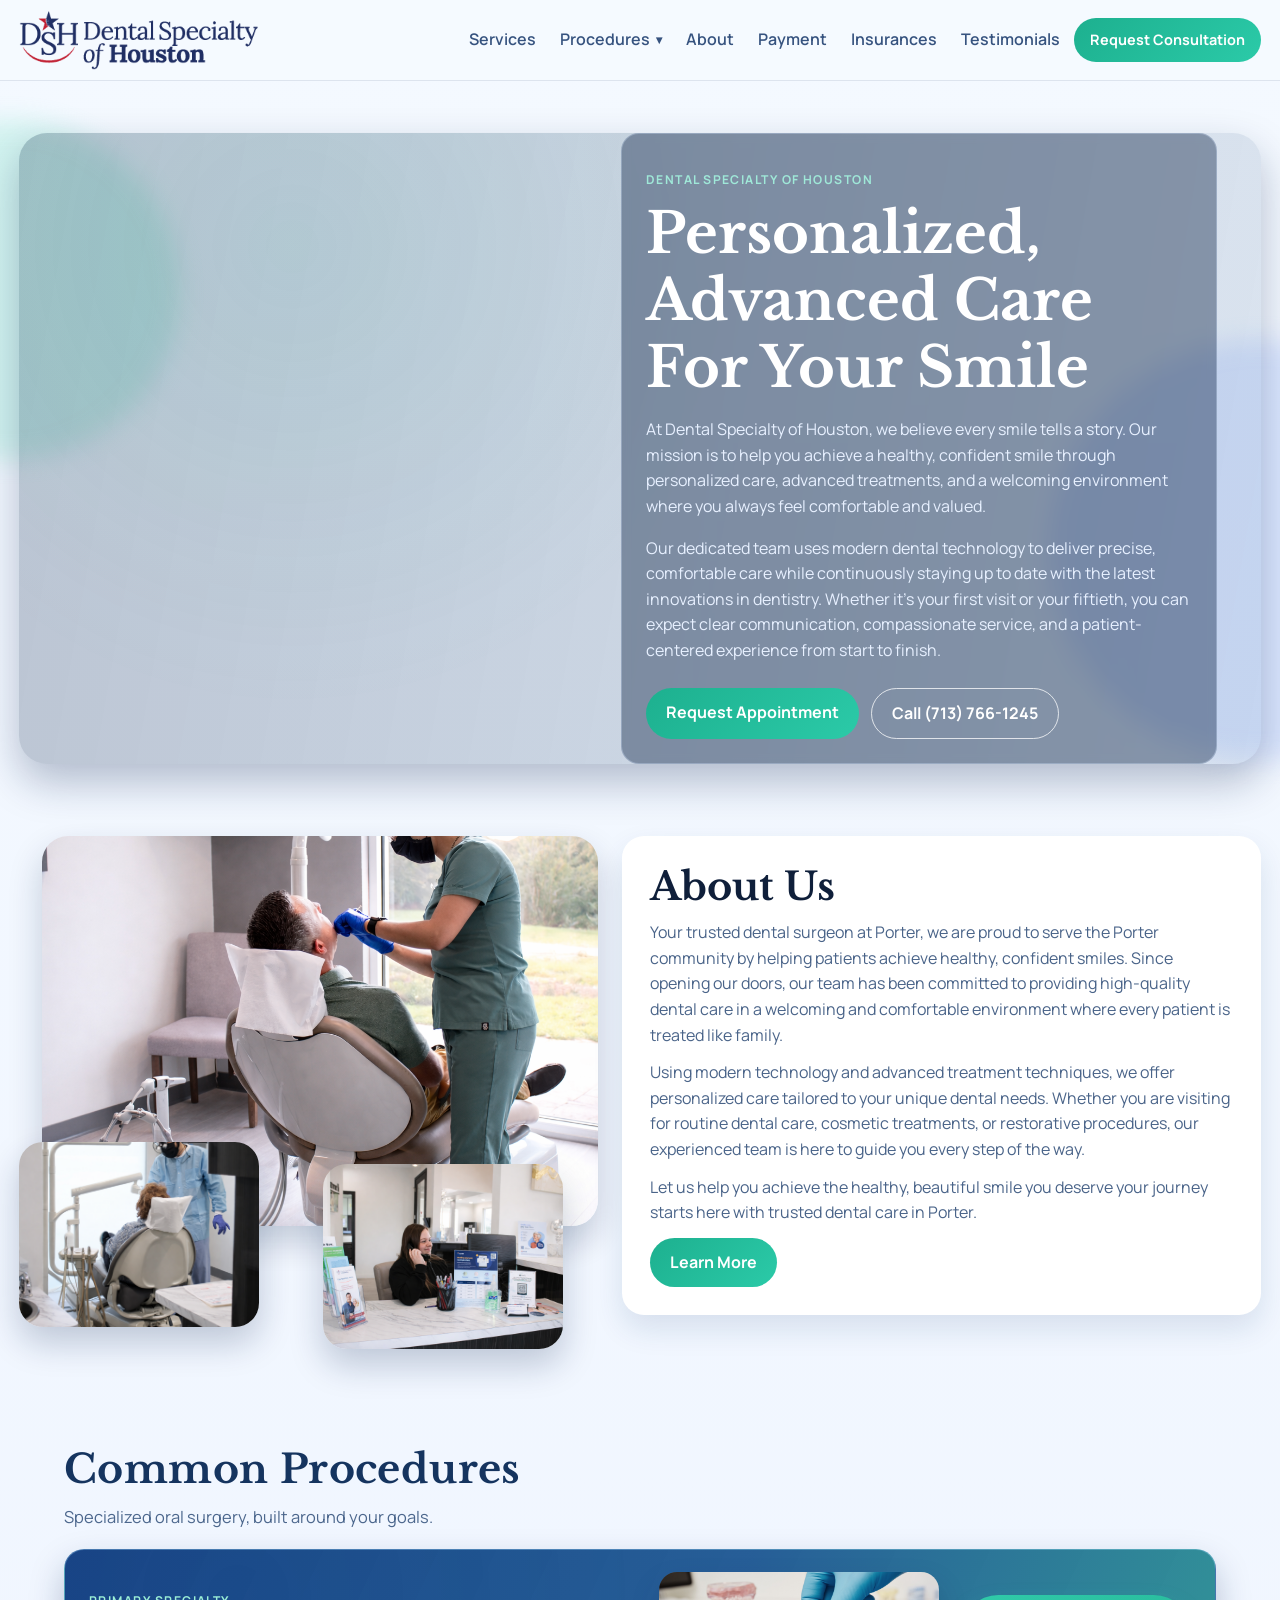
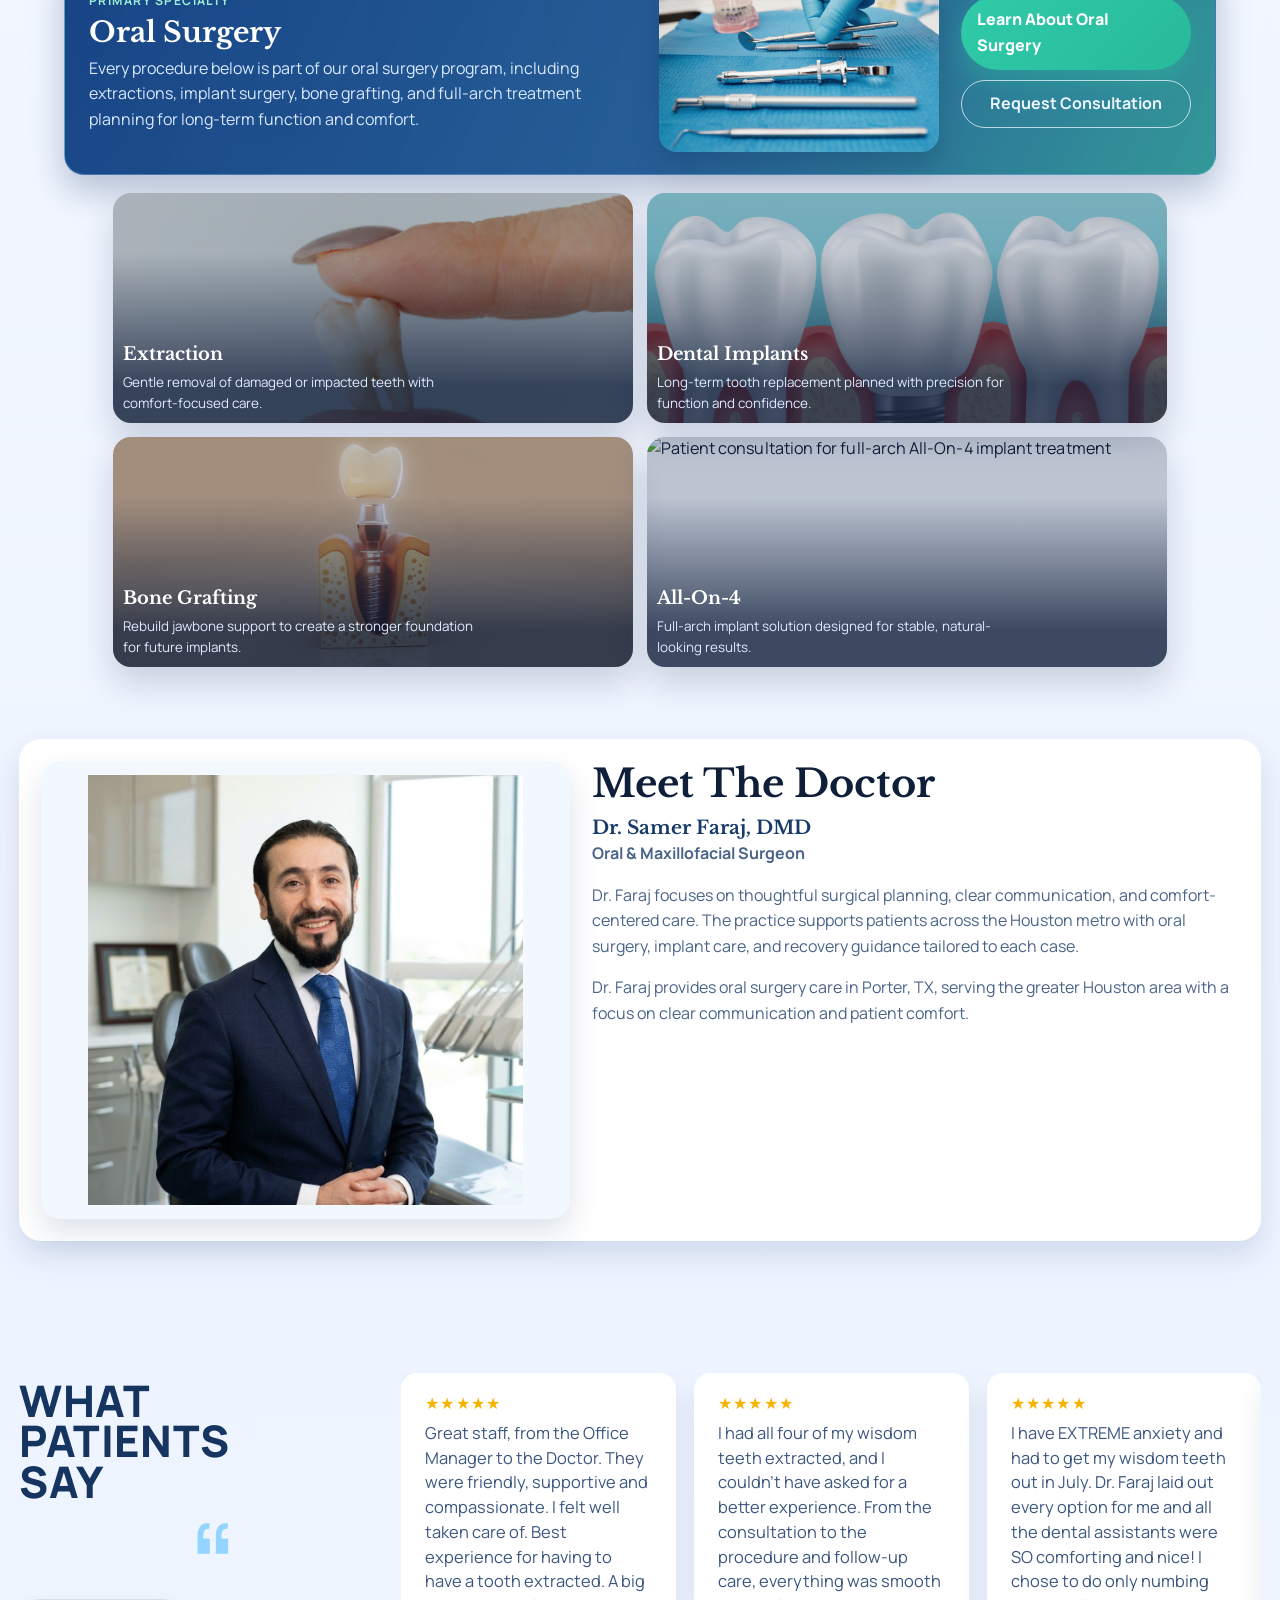
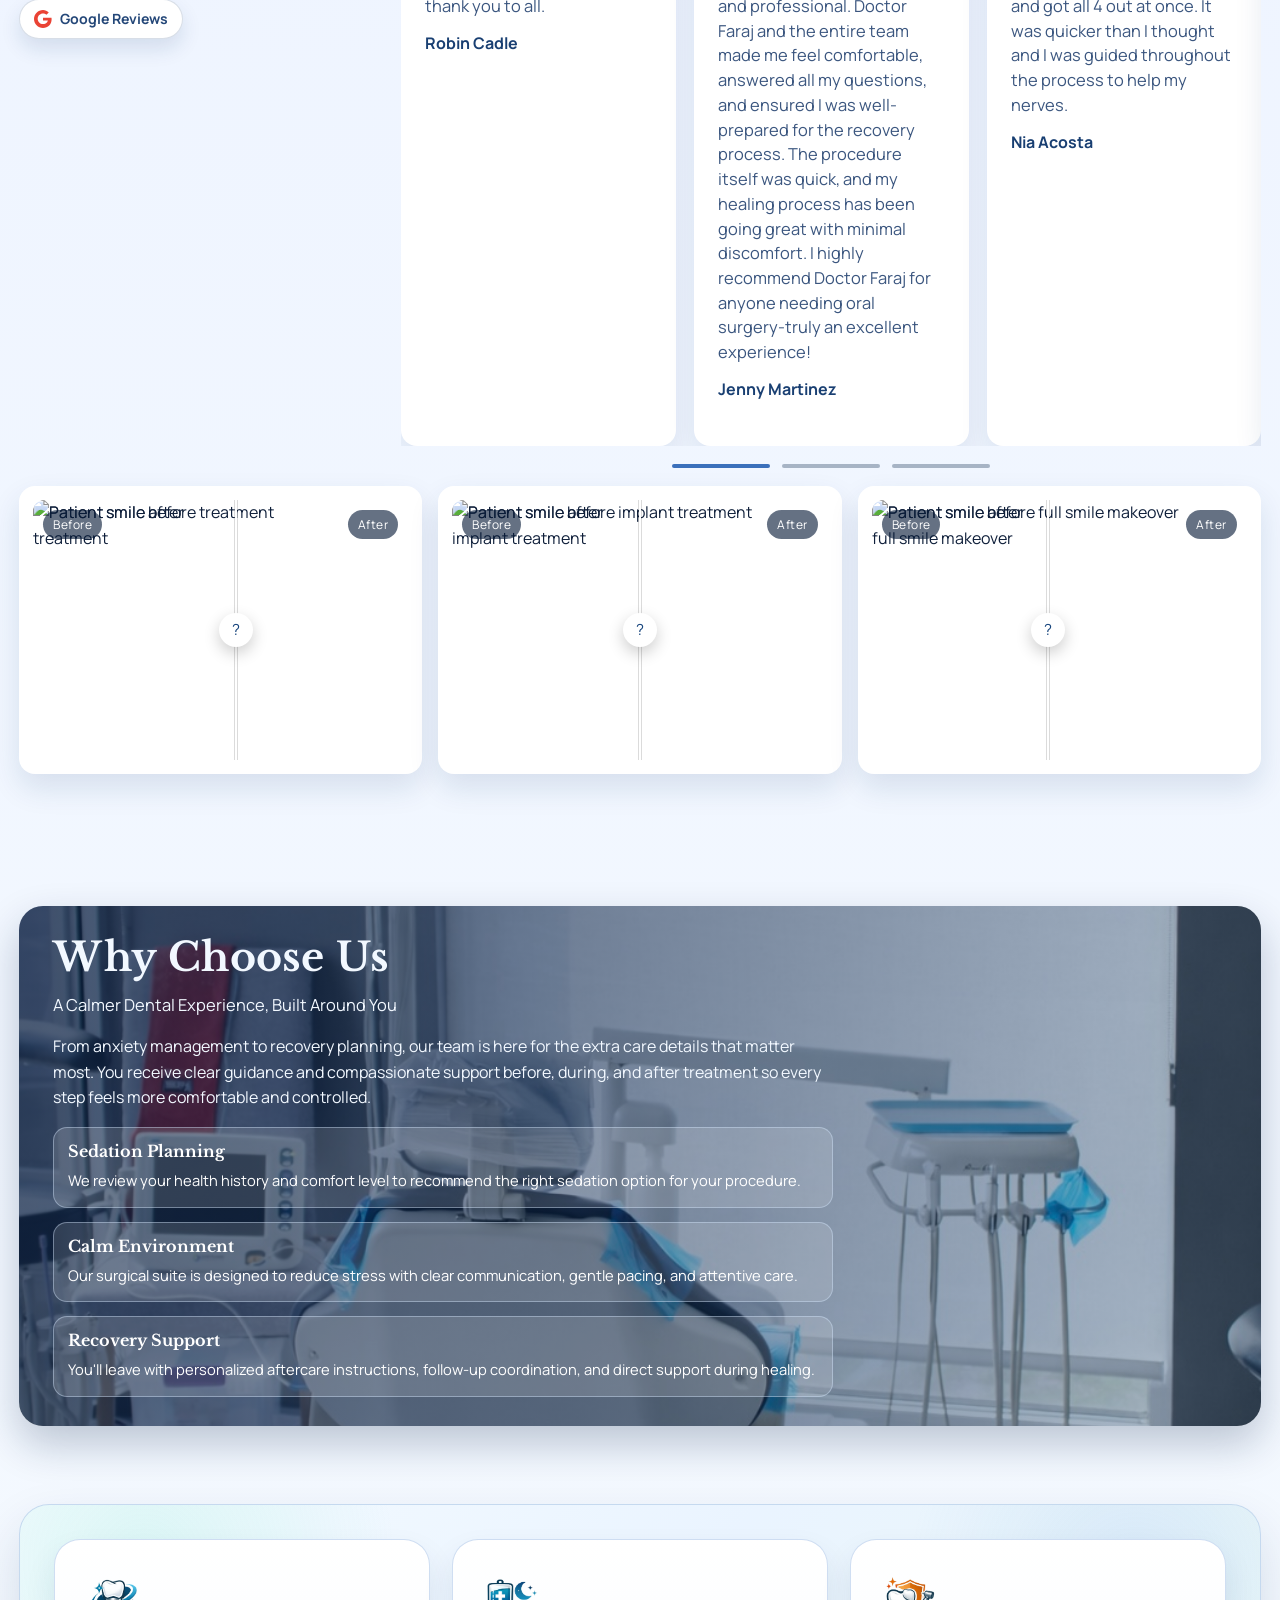
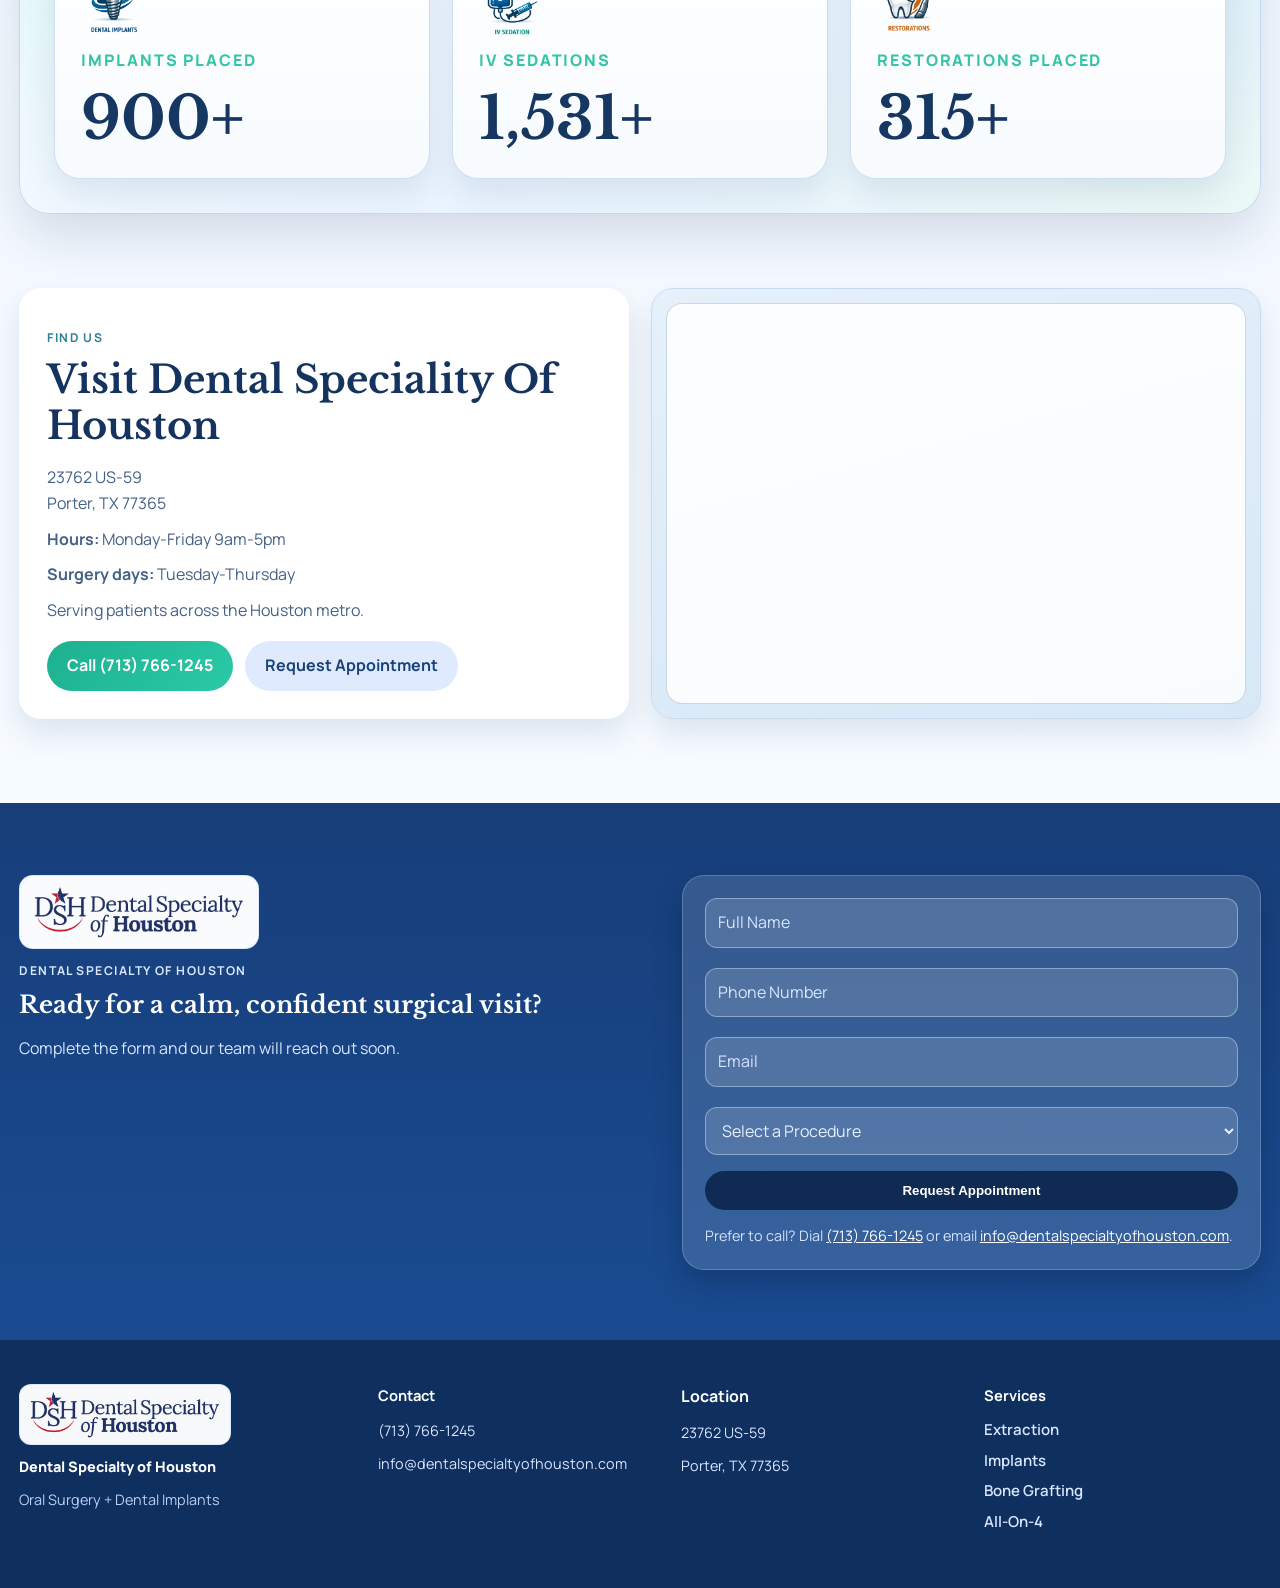
==== index.html @ 5bc87231 "Update index.html" ====
<!DOCTYPE html>
<html lang="en">
<head>
  <meta charset="UTF-8" />
  <meta name="viewport" content="width=device-width, initial-scale=1.0" />
  <title>Dental Specialty of Houston</title>
  <meta name="description" content="Dental Specialty of Houston provides advanced surgical care with modern imaging and sedation options." />
  <link rel="preconnect" href="https://fonts.googleapis.com" />
  <link rel="preconnect" href="https://fonts.gstatic.com" crossorigin />
  <link href="https://fonts.googleapis.com/css2?family=Manrope:wght@400;500;600;700;800&family=Libre+Baskerville:wght@700&display=swap" rel="stylesheet" />
  <link rel="stylesheet" href="styles.css" />
</head>
<body>
  <div class="bg-orb orb-left"></div>
  <div class="bg-orb orb-right"></div>

  <header class="site-header">
    <div class="container nav-wrap">
      <a href="index.html" class="brand" aria-label="Dental Specialty of Houston Home">
        <img class="site-brand-logo" src="assets/DSH Logo.png" alt="Dental Specialty of Houston" />
      </a>
      <button class="menu-toggle" aria-label="Toggle navigation" aria-expanded="false">Menu</button>
      <nav class="main-nav" id="mainNav">
        <a href="#procedures">Services</a>
        <div class="nav-dropdown">
          <button class="dropdown-trigger" type="button" aria-expanded="false" aria-haspopup="true">
            Procedures
            <span class="dropdown-arrow" aria-hidden="true">&#9662;</span>
          </button>
          <div class="dropdown-menu" role="menu">
            <a href="oral-surgery.html" role="menuitem">Oral Surgery</a>
            <a href="extraction.html" role="menuitem">Extraction</a>
            <a href="dental-implants.html" role="menuitem">Dental Implants</a>
            <a href="bone-grafting.html" role="menuitem">Bone Grafting</a>
            <a href="all-on-4.html" role="menuitem">All-On-4</a>
          </div>
        </div>
        <a href="about.html">About</a>
        <a href="payment.html">Payment</a>
        <a href="insurances.html">Insurances</a>
        <a href="testimonials.html">Testimonials</a>

      </nav>
      <a class="btn btn-sm" href="contact.html">Request Consultation</a>
    </div>
  </header>

  <main>
    <section class="hero">
      <div class="container hero-video-shell">
        <video class="hero-video" autoplay muted loop playsinline preload="metadata" aria-label="Dental clinic background video">
          <source src="assets/hero-video.mp4" type="video/mp4" />
        </video>
        <div class="hero-video-overlay" aria-hidden="true"></div>
        <div class="hero-video-content">
          <p class="eyebrow">Dental Specialty of Houston</p>
          <h1>Personalized, Advanced Care For Your Smile</h1>
          <p class="lead">At Dental Specialty of Houston, we believe every smile tells a story. Our mission is to help you achieve a healthy, confident smile through personalized care, advanced treatments, and a welcoming environment where you always feel comfortable and valued.</p>
          <p class="lead">Our dedicated team uses modern dental technology to deliver precise, comfortable care while continuously staying up to date with the latest innovations in dentistry. Whether it's your first visit or your fiftieth, you can expect clear communication, compassionate service, and a patient-centered experience from start to finish.</p>
          <div class="hero-actions">
            <a class="btn" href="#contact">Request Appointment</a>
            <a class="btn btn-outline" href="tel:+17137661245">Call (713) 766-1245</a>
          </div>
        </div>
      </div>
    </section>


    <section class="about-intro section" id="about-us">
      <div class="container about-intro-grid">
        <aside class="about-intro-photo reveal" aria-label="Dental clinic photo collage">
          <div class="about-collage">
            <img class="about-collage-main" src="assets/9.png" alt="Dental office reception area" loading="lazy" decoding="async" />
            <img class="about-collage-card about-collage-card-left" src="assets/8.png" alt="Dental x-ray consultation" loading="lazy" decoding="async" />
            <img class="about-collage-card about-collage-card-right" src="assets/5.png" alt="Dental clinic detail" loading="lazy" decoding="async" />
          </div>
        </aside>
        <article class="about-intro-copy reveal delay-1">
          <h2 class="section-title">About Us</h2>
          <p>Your trusted dental surgeon at Porter, we are proud to serve the Porter community by helping patients achieve healthy, confident smiles. Since opening our doors, our team has been committed to providing high-quality dental care in a welcoming and comfortable environment where every patient is treated like family.</p>
          <p>Using modern technology and advanced treatment techniques, we offer personalized care tailored to your unique dental needs. Whether you are visiting for routine dental care, cosmetic treatments, or restorative procedures, our experienced team is here to guide you every step of the way.</p>
          <p>Let us help you achieve the healthy, beautiful smile you deserve your journey starts here with trusted dental care in Porter.</p>
          <a class="btn" href="about.html">Learn More</a>
        </article>
      </div>
    </section>
    <section class="procedures section" id="procedures">
      <div class="container">
        <h2 class="section-title main-section-title">Common Procedures</h2>
        <p class="section-subtitle">Specialized oral surgery, built around your goals.</p>
        <article class="procedure-parent-card reveal">
          <div class="procedure-parent-copy">
            <p class="eyebrow">Primary Specialty</p>
            <h3>Oral Surgery</h3>
            <p>Every procedure below is part of our oral surgery program, including extractions, implant surgery, bone grafting, and full-arch treatment planning for long-term function and comfort.</p>
          </div>
          <div class="procedure-parent-media">
            <img src="assets/oral surgery.jpg" alt="Oral surgery treatment setting" />
          </div>
          <div class="procedure-parent-actions">
            <a class="procedure-parent-cta" href="oral-surgery.html">Learn About Oral Surgery</a>
            <a class="procedure-parent-link" href="contact.html">Request Consultation</a>
          </div>
        </article>
        <div class="procedure-spotlight-grid">
          <a class="procedure-tile reveal" href="extraction.html" aria-label="Learn more about Extraction">
            <img src="assets/tooth extraction.jpg" alt="Tooth extraction procedure illustration" />
            <span class="procedure-tile-overlay" aria-hidden="true"></span>
            <span class="procedure-tile-content">
              <strong>Extraction</strong>
              <span>Gentle removal of damaged or impacted teeth with comfort-focused care.</span>
            </span>
          </a>

          <a class="procedure-tile reveal delay-1" href="dental-implants.html" aria-label="Learn more about Dental Implants">
            <img src="assets/32619.jpg" alt="Dental implant illustration between natural teeth" />
            <span class="procedure-tile-overlay" aria-hidden="true"></span>
            <span class="procedure-tile-content">
              <strong>Dental Implants</strong>
              <span>Long-term tooth replacement planned with precision for function and confidence.</span>
            </span>
          </a>

          <a class="procedure-tile reveal delay-2" href="bone-grafting.html" aria-label="Learn more about Bone Grafting">
            <img src="assets/bonegrafting.jpg" alt="Bone grafting treatment illustration" />
            <span class="procedure-tile-overlay" aria-hidden="true"></span>
            <span class="procedure-tile-content">
              <strong>Bone Grafting</strong>
              <span>Rebuild jawbone support to create a stronger foundation for future implants.</span>
            </span>
          </a>

          <a class="procedure-tile reveal" href="all-on-4.html" aria-label="Learn more about All-On-4">
            <img src="https://images.unsplash.com/photo-1629909615184-74f495363b67?auto=format&fit=crop&w=1400&q=80" alt="Patient consultation for full-arch All-On-4 implant treatment" />
            <span class="procedure-tile-overlay" aria-hidden="true"></span>
            <span class="procedure-tile-content">
              <strong>All-On-4</strong>
              <span>Full-arch implant solution designed for stable, natural-looking results.</span>
            </span>
          </a>
        </div>
      </div>
    </section>

            <section class="doctor section" id="doctor">
      <div class="container">
        <article class="meet-doctor-card reveal">
          <aside class="doctor-portrait" aria-label="Doctor portrait">
            <img class="doctor-portrait-img" src="assets/Dr Faraj.jpeg" alt="Dr. Samer Faraj" />
          </aside>
          <div class="meet-doctor-copy">
            <h2 class="section-title">Meet The Doctor</h2>
            <h3>Dr. Samer Faraj, DMD</h3>
            <p class="doctor-role">Oral &amp; Maxillofacial Surgeon</p>
            <p>Dr. Faraj focuses on thoughtful surgical planning, clear communication, and comfort-centered care. The practice supports patients across the Houston metro with oral surgery, implant care, and recovery guidance tailored to each case.</p>
            <p>Dr. Faraj provides oral surgery care in Porter, TX, serving the greater Houston area with a focus on clear communication and patient comfort.</p>
          </div>
        </article>
      </div>
    </section>

        <section class="testimonials section" id="testimonials">
      <div class="container">
        <div class="patients-say-layout">
          <aside class="patients-say-intro reveal">
            <h2 class="section-title main-section-title">What Patients Say</h2>
            <div class="google-reviews-badge" aria-label="Google Reviews">
              <svg viewBox="0 0 24 24" aria-hidden="true">
                <path fill="#EA4335" d="M12 11.2v2.8h6.5c-.3 1.6-1.9 4.7-6.5 4.7-3.9 0-7.1-3.2-7.1-7.1S8.1 4.5 12 4.5c2.2 0 3.7.9 4.6 1.7l3.1-3C17.7 1.3 15.1 0 12 0 5.4 0 0 5.4 0 12s5.4 12 12 12c6.9 0 11.5-4.8 11.5-11.6 0-.8-.1-1.4-.2-2.1H12z"/>
              </svg>
              <span>Google Reviews</span>
            </div>
            <span class="patients-quote-mark" aria-hidden="true">“</span>
          </aside>

          <div class="patients-say-content">
            <div class="testimonials-slider reveal" data-testimonials-slider>
              <div class="testimonials-track">
                <div class="testimonials-slide">
                  <article class="say-card">
                    <div class="review-stars" aria-label="5 star rating">&#9733;&#9733;&#9733;&#9733;&#9733;</div>
                    <p>Great staff, from the Office Manager to the Doctor. They were friendly, supportive and compassionate. I felt well taken care of. Best experience for having to have a tooth extracted. A big thank you to all.</p>
                    <cite>Robin Cadle</cite>
                  </article>
                  <article class="say-card">
                    <div class="review-stars" aria-label="5 star rating">&#9733;&#9733;&#9733;&#9733;&#9733;</div>
                    <p>I had all four of my wisdom teeth extracted, and I couldn't have asked for a better experience. From the consultation to the procedure and follow-up care, everything was smooth and professional. Doctor Faraj and the entire team made me feel comfortable, answered all my questions, and ensured I was well-prepared for the recovery process. The procedure itself was quick, and my healing process has been going great with minimal discomfort. I highly recommend Doctor Faraj for anyone needing oral surgery-truly an excellent experience!</p>
                    <cite>Jenny Martinez</cite>
                  </article>
                  <article class="say-card">
                    <div class="review-stars" aria-label="5 star rating">&#9733;&#9733;&#9733;&#9733;&#9733;</div>
                    <p>I have EXTREME anxiety and had to get my wisdom teeth out in July. Dr. Faraj laid out every option for me and all the dental assistants were SO comforting and nice! I chose to do only numbing and got all 4 out at once. It was quicker than I thought and I was guided throughout the process to help my nerves.</p>
                    <cite>Nia Acosta</cite>
                  </article>
                </div>

                <div class="testimonials-slide">
                  <article class="say-card">
                    <div class="review-stars" aria-label="5 star rating">&#9733;&#9733;&#9733;&#9733;&#9733;</div>
                    <p>Dr. Faraj was excellent! My appointment time was 12pm and I was done before 2pm. I'm not sure exactly what time because I was in and out of sleep but all four of my wisdom teeth were out in like an hour. He went over everything - all the risks, how the sedation would go, medications he prescribed, and self care. I'd recommend him to anyone!</p>
                    <cite>Clarissa Hooker</cite>
                  </article>
                  <article class="say-card">
                    <div class="review-stars" aria-label="5 star rating">&#9733;&#9733;&#9733;&#9733;&#9733;</div>
                    <p>Very attentive and caring staff. They made me feel at ease during and after my procedure. Will definitely go back if needed.</p>
                    <cite>Anna Ponce</cite>
                  </article>
                  <article class="say-card">
                    <div class="review-stars" aria-label="5 star rating">&#9733;&#9733;&#9733;&#9733;&#9733;</div>
                    <p>I had my dental implants done by Dr. Faraj. I have been to several oral surgeons over the years and they all told me it could not be done due to the small space available. Dr. Faraj found a solution and did a great job. Prices were very reasonable and pain and discomfort were minimal. I could not have asked for a better outcome. Highly recommend implants by Dr. Faraj.</p>
                    <cite>Chinchie K</cite>
                  </article>
                </div>

                <div class="testimonials-slide">
                  <article class="say-card">
                    <div class="review-stars" aria-label="5 star rating">&#9733;&#9733;&#9733;&#9733;&#9733;</div>
                    <p>The staff were extremely professional and kind. I had all four wisdom teeth removed here and they were very quick with the procedure but also made me feel very comfortable.</p>
                    <cite>Holley Manshack</cite>
                  </article>
                  <article class="say-card">
                    <div class="review-stars" aria-label="5 star rating">&#9733;&#9733;&#9733;&#9733;&#9733;</div>
                    <p>From start to finish, Dr. Faraj and the team at the Porter location have been wonderful. They listen to your needs and fears and put you at ease. Highly recommend them for all of your dental needs.</p>
                    <cite>Cynthia Marsalia</cite>
                  </article>
                  <article class="say-card">
                    <div class="review-stars" aria-label="5 star rating">&#9733;&#9733;&#9733;&#9733;&#9733;</div>
                    <p>Gracie is the best and helps 100% of the way! Dr. Faraj was very nice and I can't wait to start my treatment.</p>
                    <cite>Robert Bailey</cite>
                  </article>
                </div>
              </div>
            </div>
            <div class="say-indicators testimonials-indicators" aria-label="Testimonial slides">
              <button class="about-gallery-dot active" type="button" data-slide="0" aria-label="Show first testimonials slide"></button>
              <button class="about-gallery-dot" type="button" data-slide="1" aria-label="Show second testimonials slide"></button>
              <button class="about-gallery-dot" type="button" data-slide="2" aria-label="Show third testimonials slide"></button>
            </div>
          </div>
        </div>

        <div class="before-after-grid">
          <article class="ba-case reveal">
            <div class="ba-compare" style="--pos: 54%">
              <img class="ba-img ba-before" src="https://images.unsplash.com/photo-1629909613654-28e377c37b09?auto=format&fit=crop&w=1200&q=80" alt="Patient smile before treatment" />
              <div class="ba-after-wrap">
                <img class="ba-img ba-after" src="https://images.unsplash.com/photo-1606811841689-23dfddce3e95?auto=format&fit=crop&w=1200&q=80" alt="Patient smile after treatment" />
              </div>
              <div class="ba-divider" aria-hidden="true"></div>
              <span class="ba-label ba-label-before">Before</span>
              <span class="ba-label ba-label-after">After</span>
              <input class="ba-range" type="range" min="0" max="100" value="54" aria-label="Slide to compare before and after transformation 1" />
            </div>
          </article>

          <article class="ba-case reveal delay-1">
            <div class="ba-compare" style="--pos: 50%">
              <img class="ba-img ba-before" src="https://images.unsplash.com/photo-1629909613654-28e377c37b09?auto=format&fit=crop&w=1200&q=80" alt="Patient smile before implant treatment" />
              <div class="ba-after-wrap">
                <img class="ba-img ba-after" src="https://images.unsplash.com/photo-1629909615184-74f495363b67?auto=format&fit=crop&w=1200&q=80" alt="Patient smile after implant treatment" />
              </div>
              <div class="ba-divider" aria-hidden="true"></div>
              <span class="ba-label ba-label-before">Before</span>
              <span class="ba-label ba-label-after">After</span>
              <input class="ba-range" type="range" min="0" max="100" value="50" aria-label="Slide to compare before and after transformation 2" />
            </div>
          </article>

          <article class="ba-case reveal delay-2">
            <div class="ba-compare" style="--pos: 47%">
              <img class="ba-img ba-before" src="https://images.unsplash.com/photo-1593022356769-11f762e25ed9?auto=format&fit=crop&w=1200&q=80" alt="Patient smile before full smile makeover" />
              <div class="ba-after-wrap">
                <img class="ba-img ba-after" src="https://images.unsplash.com/photo-1532938911079-1b06ac7ceec7?auto=format&fit=crop&w=1200&q=80" alt="Patient smile after full smile makeover" />
              </div>
              <div class="ba-divider" aria-hidden="true"></div>
              <span class="ba-label ba-label-before">Before</span>
              <span class="ba-label ba-label-after">After</span>
              <input class="ba-range" type="range" min="0" max="100" value="47" aria-label="Slide to compare before and after transformation 3" />
            </div>
          </article>
        </div>
      </div>
    </section>

    <section class="about section" id="about">
      <div class="container">
        <article class="why-hero-shell reveal">
          <img class="why-hero-bg" src="assets/why-choose-us.png" alt="Relaxed patient smiling in a dental chair while talking with a dentist" loading="lazy" decoding="async" />
          <div class="why-hero-overlay" aria-hidden="true"></div>
          <div class="why-hero-content">
            <h2 class="section-title main-section-title">Why Choose Us</h2>
            <p class="section-subtitle">A Calmer Dental Experience, Built Around You</p>
            <p>From anxiety management to recovery planning, our team is here for the extra care details that matter most. You receive clear guidance and compassionate support before, during, and after treatment so every step feels more comfortable and controlled.</p>
            <div class="support-grid why-support-grid">
              <article class="support-card">
                <h3>Sedation Planning</h3>
                <p>We review your health history and comfort level to recommend the right sedation option for your procedure.</p>
              </article>
              <article class="support-card">
                <h3>Calm Environment</h3>
                <p>Our surgical suite is designed to reduce stress with clear communication, gentle pacing, and attentive care.</p>
              </article>
              <article class="support-card">
                <h3>Recovery Support</h3>
                <p>You'll leave with personalized aftercare instructions, follow-up coordination, and direct support during healing.</p>
              </article>
            </div>
          </div>
        </article>
      </div>
    </section>

    <section class="stats-showcase section" id="stats">
      <div class="container">
        <div class="stats-shell reveal">
          <div class="stats-grid">
            <article class="stat-card">
              <div class="stat-icon" aria-hidden="true">
                <img src="assets/Dental implants.jpg" alt="" />
              </div>
              <span class="stat-label">Implants Placed</span>
              <strong class="stat-number" data-target="1000" data-suffix="+">0+</strong>
            </article>

            <article class="stat-card">
              <div class="stat-icon" aria-hidden="true">
                <img src="assets/IV sedation.jpg" alt="" />
              </div>
              <span class="stat-label">IV Sedations</span>
              <strong class="stat-number" data-target="1700" data-suffix="+">0+</strong>
            </article>

            <article class="stat-card">
              <div class="stat-icon" aria-hidden="true">
                <img src="assets/Restorations.jpg" alt="" />
              </div>
              <span class="stat-label">Restorations Placed</span>
              <strong class="stat-number" data-target="350" data-suffix="+">0+</strong>
            </article>
          </div>
        </div>
      </div>
    </section>


    <section class="visit section" id="visit">
      <div class="container visit-grid">
        <article class="visit-card reveal">
          <p class="eyebrow">Find Us</p>
          <h2 class="section-title">Visit Dental Speciality Of Houston</h2>
          <p class="visit-text">23762 US-59<br />
          Porter, TX 77365</p>
          <p class="visit-text"><strong>Hours:</strong> Monday-Friday 9am-5pm</p>
          <p class="visit-text"><strong>Surgery days:</strong> Tuesday-Thursday</p>
          <p class="visit-text">Serving patients across the Houston metro.</p>
          <div class="hero-actions visit-actions">
            <a class="btn" href="tel:+17137661245">Call (713) 766-1245</a>
            <a class="btn btn-secondary" href="#contact">Request Appointment</a>
          </div>
        </article>
        <aside class="map-slot reveal delay-1" aria-label="Map showing clinic location">
          <div class="map-inner">
            <iframe
              title="Dental Specialty of Houston location map"
              src="https://www.google.com/maps?q=23762%20US-59%2C%20Porter%2C%20TX%2077365&z=15&output=embed"
              loading="lazy"
              referrerpolicy="no-referrer-when-downgrade"
              allowfullscreen>
            </iframe>
          </div>
        </aside>
      </div>
    </section>
    <section class="cta-footer" id="contact">
      <div class="cta-panel section">
        <div class="container cta-grid">
          <div class="cta-copy">
            <div class="footer-logo cta-logo-card" aria-hidden="true">
              <img class="footer-logo-img" src="assets/DSH Logo.png" alt="Dental Specialty of Houston" />
            </div>
            <p class="eyebrow">Dental Specialty of Houston</p>
            <h2>Ready for a calm, confident surgical visit?</h2>
            <p>Complete the form and our team will reach out soon.</p>
          </div>
          <form class="appointment-form">
            <input type="text" name="fullName" placeholder="Full Name" required />
            <input type="tel" name="phone" placeholder="Phone Number" required />
            <input type="email" name="email" placeholder="Email" required />
            <select name="procedure" required>
              <option value="" selected disabled>Select a Procedure</option>
              <option>Extraction</option>
              <option>Dental Implants</option>
              <option>Bone Grafting</option>
              <option>All-On-4</option>
            </select>
            <button class="btn cta-submit" type="submit">Request Appointment</button>
            <p class="cta-note">Prefer to call? Dial <a href="tel:+17137661245">(713) 766-1245</a> or email <a href="mailto:info@dentalspecialtyofhouston.com">info@dentalspecialtyofhouston.com</a>.</p>
          </form>
        </div>
      </div>

      <footer class="site-footer site-footer-merged">
        <div class="container footer-grid">
          <div>
            <div class="footer-logo" aria-hidden="true">
              <img class="footer-logo-img" src="assets/DSH Logo.png" alt="Dental Specialty of Houston" />
            </div>
            <p class="footer-brand">Dental Specialty of Houston</p>
            <p class="footer-sub">Oral Surgery + Dental Implants</p>
          </div>
          <div>
            <h4>Contact</h4>
            <p><a href="tel:+17137661245">(713) 766-1245</a></p>
            <p><a href="mailto:info@dentalspecialtyofhouston.com">info@dentalspecialtyofhouston.com</a></p>
          </div>
          <div>
  <h4><a class="footer-section-link" href="contact.html#visit">Location</a></h4>
  <p><a href="contact.html#visit">23762 US-59</a></p>
  <p><a href="contact.html#visit">Porter, TX 77365</a></p>
</div>
<div>
  <h4>Services</h4>
  <div class="footer-link-pills">
    <a class="footer-link-pill" href="extraction.html">Extraction</a>
    <a class="footer-link-pill" href="dental-implants.html">Implants</a>
    <a class="footer-link-pill" href="bone-grafting.html">Bone Grafting</a>
    <a class="footer-link-pill" href="all-on-4.html">All-On-4</a>
  </div>
</div>
        </div>
      </footer>
    </section>
  </main>

  <script src="script.js"></script>
</body>
</html>
---- styles.css ----
:root {
  --bg: #eef4ff;
  --surface: #ffffff;
  --ink: #0f1f3a;
  --muted: #4f6284;
  --primary: #1db08f;
  --primary-deep: #15776a;
  --ring: rgba(29, 176, 143, 0.3);
  --hero: #0e3a86;
  --shadow: 0 16px 40px rgba(12, 41, 92, 0.2);
  --radius: 18px;
}

* {
  box-sizing: border-box;
}

body {
  margin: 0;
  font-family: "Manrope", sans-serif;
  color: var(--ink);
  background: linear-gradient(180deg, #f4f9ff 0%, var(--bg) 46%, #f9fdff 100%);
  line-height: 1.6;
  overflow-x: hidden;
}

h1,
h2,
h3 {
  font-family: "Libre Baskerville", serif;
  line-height: 1.2;
  margin-top: 0;
}

a {
  color: inherit;
  text-decoration: none;
}

.container {
  width: min(1600px, 97%);
  margin: 0 auto;
}

.bg-orb {
  position: fixed;
  border-radius: 50%;
  filter: blur(12px);
  z-index: -1;
  opacity: 0.3;
}

.orb-left {
  width: 340px;
  height: 340px;
  background: #86e6cc;
  left: -160px;
  top: 120px;
}

.orb-right {
  width: 420px;
  height: 420px;
  background: #a5bfff;
  right: -190px;
  top: 340px;
}

.site-header {
  position: sticky;
  top: 0;
  backdrop-filter: blur(10px);
  background: rgba(245, 250, 255, 0.9);
  border-bottom: 1px solid rgba(16, 47, 92, 0.1);
  z-index: 20;
}

.nav-wrap {
  display: flex;
  align-items: center;
  justify-content: space-between;
  gap: 16px;
  min-height: 80px;
}

.brand {
  display: flex;
  align-items: center;
  gap: 10px;
  font-weight: 800;
  min-width: 0;
}

.brand-mark {
  width: 44px;
  height: 44px;
  border-radius: 12px;
  display: grid;
  place-items: center;
  background: linear-gradient(145deg, #1db08f, #1a67a1);
  box-shadow: 0 8px 20px rgba(16, 65, 101, 0.28);
  flex-shrink: 0;
}

.brand-mark svg {
  width: 26px;
  height: 30px;
}

.brand-text {
  color: #163056;
  font-size: 1rem;
  white-space: nowrap;
}

.main-nav {
  display: flex;
  gap: 24px;
  font-weight: 600;
}

.main-nav a {
  color: #36537f;
}

.menu-toggle {
  display: none;
  border: 0;
  background: transparent;
  font-size: 0.95rem;
  color: var(--ink);
}

.btn {
  display: inline-block;
  background: linear-gradient(135deg, var(--primary), #2bcaa8);
  color: #fff;
  padding: 12px 20px;
  border-radius: 999px;
  font-weight: 700;
  border: 0;
  cursor: pointer;
  transition: transform 0.25s ease, box-shadow 0.25s ease;
}

.btn:hover {
  transform: translateY(-2px);
  box-shadow: 0 10px 24px rgba(29, 176, 143, 0.3);
}

.btn-sm {
  padding: 10px 16px;
  font-size: 0.9rem;
}

.btn-outline {
  background: transparent;
  border: 1px solid rgba(255, 255, 255, 0.75);
  color: #ffffff;
}

.btn-secondary {
  background: #dfeaff;
  color: #1a4378;
}

.btn-procedure {
  margin-top: auto;
  padding: 10px 16px;
  font-size: 0.9rem;
}

.btn-light {
  background: #fff;
  color: var(--primary-deep);
}

.hero {
  padding: 64px 0 56px;
}

.hero-shell {
  background:
    linear-gradient(108deg, rgba(11, 42, 96, 0.94) 0%, rgba(14, 58, 134, 0.92) 45%, rgba(13, 73, 142, 0.72) 100%),
    radial-gradient(circle at 12% 22%, rgba(45, 201, 169, 0.22), transparent 44%);
  border-radius: 26px;
  padding: 42px;
  box-shadow: var(--shadow);
}

.hero-grid {
  display: grid;
  grid-template-columns: 1.15fr 1fr;
  gap: 28px;
  align-items: center;
}

.eyebrow {
  letter-spacing: 0.12em;
  text-transform: uppercase;
  font-size: 0.76rem;
  font-weight: 700;
  color: #7de1ca;
  margin-bottom: 10px;
}

.hero h1 {
  font-size: clamp(2rem, 4.8vw, 3.6rem);
  margin-bottom: 10px;
  color: #ffffff;
}

.lead {
  color: #d7e8ff;
  max-width: 58ch;
}

.hero-actions {
  margin-top: 26px;
  display: flex;
  gap: 12px;
  flex-wrap: wrap;
}

.hero-card {
  border-radius: 22px;
  overflow: hidden;
  min-height: 340px;
  box-shadow: 0 14px 40px rgba(0, 0, 0, 0.34);
}

.hero-card img {
  width: 100%;
  height: 100%;
  object-fit: cover;
  display: block;
}

.section {
  padding: 66px 0;
}

.section-title {
  font-size: clamp(1.6rem, 3vw, 2.7rem);
  margin-bottom: 10px;
}

.card-grid {
  margin-top: 28px;
  display: grid;
  gap: 16px;
}

.services-grid {
  grid-template-columns: repeat(3, minmax(0, 1fr));
}

.procedures-grid {
  grid-template-columns: repeat(4, minmax(0, 1fr));
}

.info-card {
  background: var(--surface);
  border-radius: var(--radius);
  padding: 22px;
  box-shadow: 0 14px 30px rgba(20, 57, 110, 0.12);
}

.info-card p {
  color: var(--muted);
}

.procedure-card {
  display: flex;
  flex-direction: column;
  overflow: hidden;
  padding: 0;
}

.procedure-thumb {
  aspect-ratio: 16 / 10;
  background: #d8e4fb;
}

.procedure-thumb img {
  width: 100%;
  height: 100%;
  object-fit: cover;
  display: block;
}

.procedure-card-body {
  padding: 18px 20px 22px;
  display: flex;
  flex-direction: column;
  gap: 8px;
  height: 100%;
}

.procedure-card-body h3 {
  margin: 0;
}

.procedure-card-body p {
  margin: 0;
}

.about-grid {
  display: grid;
  grid-template-columns: 1.1fr 0.9fr;
  gap: 24px;
  align-items: start;
}

.about-copy p {
  color: var(--muted);
  max-width: 62ch;
}

.about-support {
  width: 100%;
}

.contact-grid {
  display: grid;
  grid-template-columns: repeat(2, minmax(0, 1fr));
  gap: 26px;
  align-items: start;
}

.about-highlight {
  background: linear-gradient(130deg, #29c0a0, #1f7fa5);
  color: #f4fffd;
  border-radius: var(--radius);
  padding: 28px;
  box-shadow: var(--shadow);
}

.checklist {
  margin-top: 16px;
  padding-left: 12px;
}

.quotes {
  margin-top: 24px;
  display: grid;
  grid-template-columns: repeat(2, minmax(0, 1fr));
  gap: 18px;
}

.quote {
  margin: 0;
  background: #fff;
  border-left: 4px solid var(--primary);
  border-radius: 14px;
  padding: 20px;
  box-shadow: 0 14px 30px rgba(20, 57, 110, 0.12);
}

.quote cite {
  margin-top: 12px;
  display: block;
  font-style: normal;
  color: var(--muted);
  font-weight: 700;
}

.contact-form {
  background: #fff;
  border-radius: var(--radius);
  padding: 24px;
  box-shadow: 0 14px 30px rgba(20, 57, 110, 0.12);
  display: grid;
  gap: 8px;
}

input,
textarea {
  width: 100%;
  border: 1px solid #d0daea;
  border-radius: 10px;
  padding: 11px 12px;
  font: inherit;
  margin-bottom: 10px;
}

input:focus,
textarea:focus {
  outline: 2px solid var(--ring);
  border-color: var(--primary);
}

.form-note {
  min-height: 1.2em;
  color: var(--primary-deep);
  font-size: 0.92rem;
  margin: 2px 0 0;
}

.site-footer {
  padding: 24px 0 32px;
  border-top: 1px solid rgba(23, 48, 41, 0.1);
  margin-top: 20px;
}

.footer-wrap {
  display: flex;
  justify-content: space-between;
  gap: 12px;
  flex-wrap: wrap;
  color: #52688e;
  font-size: 0.95rem;
}

.procedure-page {
  min-height: 100vh;
  display: grid;
  place-items: center;
  padding: 44px 0;
}

.procedure-wrap {
  background: #ffffff;
  border-radius: 20px;
  padding: 34px;
  box-shadow: 0 14px 30px rgba(20, 57, 110, 0.12);
}

.procedure-wrap h1 {
  color: #15345f;
}

.procedure-wrap h2 {
  margin-top: 20px;
  margin-bottom: 8px;
  font-size: clamp(1.1rem, 2vw, 1.45rem);
  color: #15345f;
}


.procedure-wrap p {
  color: #3f5477;
}

.procedure-list {
  margin: 8px 0 10px;
  padding-left: 22px;
  color: #3f5477;
}

.procedure-list li {
  margin-bottom: 6px;
}

.procedure-stack-section {
  margin-top: 18px;
  padding: 18px 20px;
  border: 1px solid #dbe7f8;
  border-radius: 16px;
  background: linear-gradient(180deg, #ffffff 0%, #f7fbff 100%);
  box-shadow: 0 10px 22px rgba(16, 45, 90, 0.08);
}

.procedure-stack-section h2 {
  margin-top: 0;
}

.implant-hero-image {
  width: 100%;
  max-height: 280px;
  object-fit: cover;
  border-radius: 14px;
  display: block;
  margin: 0;
  box-shadow: 0 10px 20px rgba(15, 44, 90, 0.14);
}

.implant-section {
  margin-top: 22px;
  padding: 18px;
  border: 1px solid #dbe7f8;
  border-radius: 16px;
  background: #f9fcff;
}

.implant-section h3 {
  margin-top: 14px;
  margin-bottom: 6px;
  color: #1c3e6f;
  font-size: clamp(1rem, 1.8vw, 1.2rem);
}

.implant-split {
  display: grid;
  grid-template-columns: 1.1fr 0.9fr;
  gap: 20px;
  align-items: start;
}

.implant-media {
  margin-top: 0;
  border-radius: 16px;
  overflow: hidden;
  box-shadow: 0 12px 24px rgba(16, 45, 90, 0.14);
  background: #eaf2ff;
}

.implant-media img {
  width: 100%;
  display: block;
  height: auto;
  max-height: 320px;
  object-fit: cover;
}

.implant-section-intro {
  margin-top: 10px;
}


.procedure-wrap .eyebrow {
  color: #2c7b90;
}

.reveal {
  opacity: 0;
  transform: translateY(22px);
  transition: opacity 0.65s ease, transform 0.65s ease;
}

.reveal.visible {
  opacity: 1;
  transform: translateY(0);
}

.delay-1 {
  transition-delay: 0.12s;
}

.delay-2 {
  transition-delay: 0.22s;
}

@media (max-width: 1080px) {
  .brand-text {
    font-size: 0.92rem;
  }

  .main-nav {
    gap: 16px;
  }

  .services-grid,
  .procedures-grid {
    grid-template-columns: repeat(2, minmax(0, 1fr));
  }

  .hero-grid,
  .contact-grid,
  .quotes {
    grid-template-columns: 1fr;
  }

  .hero-card {
    max-height: 350px;
  }
}

@media (max-width: 1080px) {
  .about-grid {
    grid-template-columns: 1fr;
  }
}

@media (max-width: 760px) {
  .menu-toggle {
    display: inline-flex;
  }

  .main-nav {
    position: absolute;
    top: 79px;
    left: 0;
    right: 0;
    background: rgba(250, 255, 253, 0.98);
    border-bottom: 1px solid rgba(23, 48, 41, 0.08);
    padding: 14px 4%;
    flex-direction: column;
    gap: 12px;
    transform: scaleY(0);
    transform-origin: top;
    transition: transform 0.2s ease;
  }

  .main-nav.open {
    transform: scaleY(1);
  }

  .nav-wrap > .btn-sm {
    display: none;
  }

  .hero {
    padding-top: 38px;
  }

  .hero-shell {
    padding: 24px;
  }

  .services-grid,
  .procedures-grid,
  .quotes {
    grid-template-columns: 1fr;
  }

  .brand-text {
    white-space: normal;
    line-height: 1.2;
    max-width: 170px;
  }

  .procedure-wrap {
    padding: 24px;
  }
}

/* Procedure page layout refinement */
.procedure-page {
  min-height: auto;
  display: block;
  place-items: initial;
  padding-top: 34px;
}

.procedure-hero-grid {
  display: grid;
  grid-template-columns: 1.05fr 0.95fr;
  gap: 24px;
  align-items: stretch;
}

.procedure-media {
  border-radius: 20px;
  overflow: hidden;
  box-shadow: 0 14px 30px rgba(20, 57, 110, 0.16);
  min-height: 280px;
}

.procedure-media img {
  width: 100%;
  height: 100%;
  object-fit: cover;
  display: block;
}

.procedure-media-contained {
  padding: 18px;
  background: linear-gradient(180deg, #f7fbff 0%, #e7f1ff 100%);
}

.procedure-media-contained img {
  object-fit: contain;
  object-position: center;
  border-radius: 14px;
  background: #ffffff;
}

@media (max-width: 1080px) {
  .procedure-hero-grid {
    grid-template-columns: 1fr;
  }

  .implant-split {
    grid-template-columns: 1fr;
  }

  .implant-media img,
  .implant-hero-image {
    max-height: 260px;
  }
}



.support-grid {
  margin-top: 0;
  display: grid;
  grid-template-columns: 1fr;
  gap: 14px;
}

.support-card {
  background: #ffffff;
  border: 1px solid #dbe6f7;
  border-radius: 14px;
  padding: 14px;
  box-shadow: 0 10px 22px rgba(20, 57, 110, 0.08);
}

.support-card h3 {
  margin: 0 0 8px;
  font-size: 1rem;
  color: #173a68;
}

.support-card p {
  margin: 0;
  color: var(--muted);
  font-size: 0.92rem;
}








.doctor {
  padding-top: 6px;
}

.doctor-grid {
  display: grid;
  grid-template-columns: 1fr 1fr;
  gap: 22px;
}

.doctor-card,
.promise-card {
  border-radius: 22px;
  padding: 28px;
  box-shadow: 0 14px 30px rgba(20, 57, 110, 0.12);
}

.doctor-card {
  background: #ffffff;
}

.doctor-card h3,
.promise-card h3 {
  margin-bottom: 8px;
  color: #14335e;
}

.doctor-role {
  margin: 0 0 14px;
  font-weight: 700;
  color: #64789c;
}

.doctor-card > p {
  color: var(--muted);
}

.doctor-tags {
  display: flex;
  flex-wrap: wrap;
  gap: 10px;
  margin: 18px 0;
}

.doctor-tags span {
  display: inline-block;
  padding: 8px 12px;
  border-radius: 999px;
  background: #edf2fa;
  color: #27456f;
  font-size: 0.8rem;
  font-weight: 600;
}

.doctor-bio {
  background: #eaf3f5;
  border: 1px solid #d9e6ef;
  border-radius: 16px;
  padding: 16px;
}

.bio-label {
  margin: 0 0 8px;
  text-transform: uppercase;
  letter-spacing: 0.18em;
  font-size: 0.68rem;
  color: #6f829e;
}

.doctor-bio p {
  margin: 0;
  color: #355273;
}

.promise-card {
  background: #e2eef6;
}

.promise-card ul {
  margin: 10px 0 20px;
  padding-left: 20px;
  color: #2e4a6f;
}

.promise-card li {
  margin-bottom: 6px;
}

@media (max-width: 1080px) {
  .doctor-grid {
    grid-template-columns: 1fr;
  }
}

.doctor-photo-slot {
  margin: 8px 0 16px;
  min-height: 220px;
  border-radius: 16px;
  border: 2px dashed #bfd2ea;
  background: linear-gradient(135deg, #f4f9ff, #e8f1fb);
  display: grid;
  place-items: center;
  color: #5a7597;
  font-weight: 700;
}

.testimonials-head {
  display: flex;
  justify-content: space-between;
  align-items: end;
  gap: 14px;
}

.carousel-controls {
  display: flex;
  gap: 10px;
}

.carousel-btn {
  width: 44px;
  height: 44px;
  border-radius: 50%;
  border: 1px solid #c8d8f2;
  background: #ffffff;
  color: #1e4477;
  font-size: 1.25rem;
  cursor: pointer;
  box-shadow: 0 8px 18px rgba(20, 57, 110, 0.12);
  transition: transform 0.2s ease, background 0.2s ease;
}

.carousel-btn:hover {
  transform: translateY(-2px);
  background: #edf4ff;
}

.testimonials-carousel {
  margin-top: 22px;
  display: grid;
  grid-auto-flow: column;
  grid-auto-columns: minmax(300px, 32%);
  gap: 14px;
  overflow-x: auto;
  scroll-snap-type: x mandatory;
  scroll-behavior: smooth;
  padding-bottom: 6px;
}

.testimonials-carousel::-webkit-scrollbar {
  height: 8px;
}

.testimonials-carousel::-webkit-scrollbar-thumb {
  background: #c2d4ef;
  border-radius: 999px;
}

.quote-slide {
  scroll-snap-align: start;
  min-height: 210px;
  background: linear-gradient(160deg, #ffffff 0%, #f2f7ff 100%);
  border: 1px solid #d8e5f8;
}

@media (max-width: 1080px) {
  .testimonials-carousel {
    grid-auto-columns: minmax(280px, 72%);
  }
}

@media (max-width: 760px) {
  .testimonials-head {
    align-items: center;
  }

  .testimonials-carousel {
    grid-auto-columns: 90%;
  }
}

.visit {
  padding-top: 8px;
}

.visit-grid {
  display: grid;
  grid-template-columns: 1fr 1fr;
  gap: 22px;
  align-items: stretch;
}

.visit-card,
.map-slot {
  border-radius: 22px;
  box-shadow: 0 14px 30px rgba(20, 57, 110, 0.12);
}

.visit-card {
  background: #ffffff;
  padding: 28px;
}

.visit-card .eyebrow {
  color: #2b7f96;
}

.visit-card .section-title {
  color: #14335e;
  margin-bottom: 16px;
}

.visit-text {
  margin: 0 0 10px;
  color: #456186;
}

.visit-actions {
  margin-top: 18px;
}

.map-slot {
  background: linear-gradient(165deg, #e5f0fb 0%, #d7e8f6 100%);
  border: 1px solid #c9dbef;
  min-height: 330px;
  padding: 14px;
}

.map-inner {
  width: 100%;
  height: 100%;
  min-height: 300px;
  border-radius: 16px;
  overflow: hidden;
  border: 1px solid rgba(109, 145, 183, 0.35);
  background: rgba(255, 255, 255, 0.85);
  box-shadow: inset 0 0 0 1px rgba(255, 255, 255, 0.35);
}

.map-inner iframe {
  width: 100%;
  height: 100%;
  min-height: 300px;
  border: 0;
  display: block;
}

@media (max-width: 1080px) {
  .visit-grid {
    grid-template-columns: 1fr;
  }

  .map-slot {
    min-height: 260px;
    padding: 10px;
  }
}

.cta-footer {
  background: linear-gradient(180deg, #173e79 0%, #1a4b91 54%, #0f2f5f 54%, #0f2f5f 100%);
  margin-top: 18px;
}

.cta-panel {
  padding-top: 64px;
  padding-bottom: 52px;
}

.cta-grid {
  display: grid;
  grid-template-columns: 1.1fr 1fr;
  gap: 26px;
  align-items: center;
  justify-content: space-between;
}

.cta-copy h2 {
  color: #ffffff;
  margin-bottom: 10px;
}

.cta-copy p {
  color: #d7e6ff;
  max-width: 52ch;
}

.appointment-form {
  background: rgba(235, 244, 255, 0.14);
  border: 1px solid rgba(214, 229, 255, 0.24);
  border-radius: 22px;
  padding: 22px;
  display: grid;
  gap: 10px;
  box-shadow: 0 14px 30px rgba(5, 18, 42, 0.24);
}

.appointment-form input,
.appointment-form select {
  width: 100%;
  background: rgba(255, 255, 255, 0.14);
  color: #ffffff;
  border: 1px solid rgba(200, 219, 248, 0.5);
  border-radius: 12px;
  padding: 11px 12px;
  font: inherit;
}

.appointment-form input::placeholder {
  color: #d7e6ff;
}

.appointment-form select {
  color: #e7f0ff;
}

.appointment-form option {
  color: #183c73;
}

.cta-submit {
  margin-top: 6px;
  background: #0f2b53;
  color: #ffffff;
}

.cta-submit:hover {
  box-shadow: 0 10px 24px rgba(9, 26, 50, 0.45);
}

.cta-note {
  margin: 4px 0 0;
  color: #d3e2fa;
  font-size: 0.9rem;
}

.cta-note a {
  color: #ffffff;
  text-decoration: underline;
}

.site-footer-merged {
  border-top: none;
  margin-top: 0;
  padding: 30px 0 34px;
  background: transparent;
}

.footer-grid {
  display: grid;
  grid-template-columns: 1.2fr 1fr 1fr 1fr;
  gap: 18px;
  color: #d7e5ff;
}

.footer-grid h4 {
  margin: 0 0 10px;
  color: #ffffff;
  font-family: "Manrope", sans-serif;
  font-size: 1.12rem;
}

.footer-grid p {
  margin: 0 0 8px;
}

.footer-grid a {
  color: #d7e5ff;
}

.footer-brand {
  color: #ffffff;
  font-size: 1.2rem;
  font-weight: 800;
  margin-bottom: 10px;
}

.footer-sub {
  color: #bcd0f3;
  max-width: 24ch;
}

@media (max-width: 1080px) {
  .cta-grid,
  .footer-grid {
    grid-template-columns: 1fr;
  }
}

.cta-grid > * {
  min-width: 0;
}

.appointment-form {
  width: 100%;
  max-width: 720px;
  justify-self: end;
}

.cta-note {
  overflow-wrap: anywhere;
}

@media (max-width: 1080px) {
  .appointment-form {
    justify-self: stretch;
    max-width: none;
  }
}


.footer-logo {
  width: 42px;
  height: 42px;
  border-radius: 12px;
  background: linear-gradient(145deg, #1db08f, #1a67a1);
  display: grid;
  place-items: center;
  box-shadow: 0 8px 20px rgba(3, 17, 42, 0.3);
  margin-bottom: 10px;
}

.footer-logo svg {
  width: 24px;
  height: 28px;
}

.appointment-form {
  align-self: start;
}


/* CTA/Footer refinements */
.cta-footer {
  margin-top: 18px;
}

.cta-panel {
  background: linear-gradient(180deg, #173e79 0%, #1a4b91 100%);
  padding-top: 64px;
  padding-bottom: 60px;
}

.cta-grid {
  display: grid;
  grid-template-columns: 1.1fr 1fr;
  gap: 26px;
  align-items: start;
  justify-content: space-between;
}

.cta-grid > * {
  min-width: 0;
}

.appointment-form {
  width: 100%;
  max-width: 720px;
  justify-self: end;
  align-self: start;
}

.site-footer-merged {
  background: #0f2f5f;
  padding: 24px 0 26px;
}

.footer-grid {
  font-size: 0.92rem;
}

.footer-grid h4 {
  font-size: 0.92rem;
  margin-bottom: 8px;
}

.footer-grid p {
  margin: 0 0 6px;
  font-size: 0.9rem;
}

.footer-brand {
  font-size: 1rem;
  margin-bottom: 8px;
}

.footer-sub {
  font-size: 0.86rem;
}

.footer-logo {
  width: 40px;
  height: 40px;
  border-radius: 12px;
  background: linear-gradient(145deg, #1db08f, #1a67a1);
  display: grid;
  place-items: center;
  box-shadow: 0 8px 20px rgba(3, 17, 42, 0.3);
  margin-bottom: 10px;
}

.footer-logo svg {
  width: 22px;
  height: 26px;
}

@media (max-width: 1080px) {
  .cta-grid,
  .footer-grid {
    grid-template-columns: 1fr;
  }

  .appointment-form {
    justify-self: stretch;
    max-width: none;
  }
}

/* Hero video section */
.hero {
  padding: 52px 0 54px;
}

.hero-video-shell {
  position: relative;
  border-radius: 28px;
  overflow: hidden;
  min-height: 620px;
  box-shadow: 0 18px 42px rgba(9, 34, 74, 0.28);
  display: flex;
  align-items: center;
}

.hero-video {
  position: absolute;
  inset: 0;
  width: 100%;
  height: 100%;
  object-fit: cover;
}

.hero-video-overlay {
  position: absolute;
  inset: 0;
  background:
    linear-gradient(100deg, rgba(8, 31, 66, 0.52) 0%, rgba(10, 45, 87, 0.42) 46%, rgba(11, 61, 111, 0.22) 100%),
    radial-gradient(circle at 22% 18%, rgba(45, 201, 169, 0.14), transparent 42%);
}

.hero-video-content {
  position: relative;
  z-index: 2;
  width: min(820px, 92%);
  margin-left: 52px;
}

.hero-video-content h1 {
  color: #ffffff;
  margin-bottom: 10px;
  font-size: clamp(2rem, 4.6vw, 3.5rem);
}

.hero-video-content .lead {
  color: #d8e8ff;
  max-width: 68ch;
  margin-bottom: 10px;
}

.hero-video-content .hero-actions {
  margin-top: 24px;
}

@media (max-width: 1080px) {
  .hero-video-shell {
    min-height: 580px;
  }

  .hero-video-content {
    margin: 0 auto;
    width: min(880px, 92%);
  }
}

@media (max-width: 760px) {
  .hero {
    padding-top: 32px;
  }

  .hero-video-shell {
    min-height: 700px;
    border-radius: 20px;
  }

  .hero-video-content {
    width: min(92%, 560px);
    margin: 0 auto;
  }

  .hero-video-content .hero-actions {
    gap: 10px;
  }
}


/* Hero visibility refinement */
.hero-video-overlay {
  background:
    linear-gradient(100deg, rgba(8, 31, 66, 0.24) 0%, rgba(10, 45, 87, 0.18) 46%, rgba(11, 61, 111, 0.1) 100%),
    radial-gradient(circle at 22% 18%, rgba(45, 201, 169, 0.1), transparent 42%);
}

.hero-video {
  filter: saturate(1.08) contrast(1.03);
}

.hero-video-content {
  width: min(680px, 48%);
  margin-left: auto;
  margin-right: 44px;
  padding: 24px;
  border-radius: 18px;
  background: rgba(8, 32, 67, 0.4);
  border: 1px solid rgba(203, 220, 245, 0.35);
  backdrop-filter: blur(4px);
}

.hero-video-content .eyebrow {
  color: #9fe8d8;
}

.hero-video-content .lead {
  color: #e7f0ff;
}

@media (max-width: 1080px) {
  .hero-video-content {
    width: min(94%, 680px);
    margin: auto 20px 26px;
  }

  .hero-video-shell {
    align-items: end;
  }
}

@media (max-width: 760px) {
  .hero-video-content {
    margin: auto 14px 16px;
    padding: 18px;
  }
}

/* About intro section */
.about-intro {
  padding-top: 18px;
}

.about-intro-grid {
  display: grid;
  grid-template-columns: minmax(320px, 0.95fr) minmax(360px, 1.05fr);
  gap: 24px;
  align-items: stretch;
}

.about-intro-photo {
  border-radius: 22px;
  overflow: hidden;
  box-shadow: 0 14px 30px rgba(20, 57, 110, 0.14);
  background: linear-gradient(145deg, #d8e8ff, #eef5ff);
  min-height: 430px;
  display: grid;
  place-items: center;
}

.about-intro-photo-inner {
  width: min(88%, 430px);
  min-height: 210px;
  border-radius: 16px;
  border: 2px dashed #98b7dc;
  background: rgba(255, 255, 255, 0.5);
  display: grid;
  place-items: center;
  text-align: center;
  color: #3e628d;
  font-weight: 700;
  padding: 20px;
}

.about-intro-copy {
  background: #ffffff;
  border-radius: 22px;
  box-shadow: 0 14px 30px rgba(20, 57, 110, 0.12);
  padding: 28px;
}

.about-intro-copy .eyebrow {
  color: #2b7f96;
}

.about-intro-copy p {
  color: #4a6489;
  margin: 0 0 12px;
}

@media (max-width: 1080px) {
  .about-intro-grid {
    grid-template-columns: 1fr;
  }

  .about-intro-photo {
    min-height: 210px;
  }
}

/* Procedure spotlight redesign */
.procedure-spotlight-grid {
  margin-top: 24px;
  display: grid;
  grid-template-columns: repeat(2, minmax(0, 1fr));
  gap: 16px;
}

.procedure-parent-card {
  margin-top: 18px;
  display: flex;
  align-items: center;
  justify-content: space-between;
  gap: 16px;
  background: linear-gradient(140deg, #eef6ff 0%, #dceafe 100%);
  border: 1px solid #c7daf5;
  border-radius: 18px;
  padding: 16px 18px;
  box-shadow: 0 10px 24px rgba(18, 52, 102, 0.1);
}

.procedure-parent-card h3 {
  margin: 0 0 4px;
  color: #15345f;
}

.procedure-parent-card p {
  margin: 0;
  color: #40608f;
}

.procedure-tile {
  position: relative;
  display: block;
  min-height: 210px;
  border-radius: 18px;
  overflow: hidden;
  box-shadow: 0 16px 34px rgba(15, 36, 70, 0.18);
  transform: translateZ(0);
  transition: transform 0.28s ease, box-shadow 0.28s ease, filter 0.28s ease;
}

.procedure-tile img {
  width: 100%;
  height: 100%;
  object-fit: cover;
  display: block;
  transform: scale(1.01);
  transition: transform 0.32s ease;
}

.procedure-tile-overlay {
  position: absolute;
  inset: 0;
  background: linear-gradient(180deg, rgba(8, 22, 48, 0.22) 26%, rgba(9, 24, 52, 0.78) 84%);
}

.procedure-tile-content {
  position: absolute;
  left: 12px;
  right: 12px;
  bottom: 10px;
  display: grid;
  gap: 6px;
  z-index: 2;
  color: #ffffff;
}

.procedure-tile-content strong {
  font-family: "Libre Baskerville", serif;
  font-size: clamp(0.98rem, 1.35vw, 1.2rem);
  line-height: 1.2;
}

.procedure-tile-content span {
  font-size: 0.8rem;
  color: #e0ebff;
  max-width: 45ch;
}

.procedure-tile:hover,
.procedure-tile:focus-visible {
  transform: translateY(-4px) scale(1.015);
  box-shadow: 0 22px 40px rgba(10, 29, 61, 0.26);
  filter: brightness(1.05);
}

.procedure-tile:hover img,
.procedure-tile:focus-visible img {
  transform: scale(1.06);
}

.procedure-tile:focus-visible {
  outline: 3px solid rgba(44, 169, 148, 0.55);
  outline-offset: 2px;
}

@media (max-width: 980px) {
  .procedure-parent-card {
    flex-direction: column;
    align-items: flex-start;
  }

  .procedure-spotlight-grid {
    grid-template-columns: 1fr;
  }

  .procedure-tile {
    min-height: 230px;
  }
}

/* Homepage restructure: doctor + before/after + why */
.meet-doctor-grid {
  display: grid;
  grid-template-columns: minmax(320px, 0.9fr) minmax(420px, 1.1fr);
  gap: 24px;
  align-items: stretch;
}

.doctor-portrait {
  border-radius: 20px;
  background: linear-gradient(145deg, #d9e8ff, #edf5ff);
  box-shadow: 0 14px 30px rgba(20, 57, 110, 0.14);
  display: grid;
  place-items: center;
  min-height: 420px;
}

.doctor-portrait-inner {
  width: min(88%, 420px);
  min-height: 210px;
  border-radius: 16px;
  border: 2px dashed #98b7dc;
  background: rgba(255, 255, 255, 0.55);
  display: grid;
  place-items: center;
  text-align: center;
  color: #3e628d;
  font-weight: 700;
  padding: 20px;
}

.meet-doctor-copy {
  background: #ffffff;
  border-radius: 20px;
  box-shadow: 0 14px 30px rgba(20, 57, 110, 0.12);
  padding: 26px;
}

.meet-doctor-copy h3 {
  margin: 6px 0 2px;
  color: #173a68;
}

.meet-doctor-copy p {
  color: #4a6489;
}

.before-after-grid {
  margin-top: 22px;
  display: grid;
  grid-template-columns: repeat(3, minmax(0, 1fr));
  gap: 16px;
}

.ba-case {
  background: #ffffff;
  border-radius: 16px;
  padding: 14px;
  box-shadow: 0 14px 30px rgba(20, 57, 110, 0.12);
}

.ba-case h3 {
  font-size: 1rem;
  margin: 0 0 10px;
  color: #173a68;
  font-family: "Manrope", sans-serif;
}

.ba-compare {
  --pos: 50%;
  position: relative;
  height: 260px;
  border-radius: 12px;
  overflow: hidden;
  isolation: isolate;
}

.ba-img {
  position: absolute;
  inset: 0;
  width: 100%;
  height: 100%;
  object-fit: cover;
  display: block;
}

.ba-after-wrap {
  position: absolute;
  inset: 0;
  width: var(--pos);
  overflow: hidden;
}

.ba-divider {
  position: absolute;
  top: 0;
  bottom: 0;
  left: var(--pos);
  width: 2px;
  background: #ffffff;
  box-shadow: 0 0 0 1px rgba(0, 0, 0, 0.14);
  transform: translateX(-1px);
  z-index: 2;
}

.ba-divider::after {
  content: "?";
  position: absolute;
  top: 50%;
  left: 50%;
  transform: translate(-50%, -50%);
  width: 34px;
  height: 34px;
  border-radius: 50%;
  background: #ffffff;
  color: #17457d;
  display: grid;
  place-items: center;
  font-size: 0.95rem;
  box-shadow: 0 6px 16px rgba(0, 0, 0, 0.2);
}

.ba-label {
  position: absolute;
  top: 10px;
  z-index: 3;
  background: rgba(8, 27, 56, 0.62);
  color: #ffffff;
  font-size: 0.75rem;
  padding: 5px 10px;
  border-radius: 999px;
  letter-spacing: 0.04em;
}

.ba-label-before {
  left: 10px;
}

.ba-label-after {
  right: 10px;
}

.ba-range {
  position: absolute;
  inset: 0;
  width: 100%;
  height: 100%;
  margin: 0;
  opacity: 0;
  cursor: ew-resize;
  z-index: 4;
}

.why-grid {
  display: grid;
  grid-template-columns: minmax(420px, 1.05fr) minmax(320px, 0.95fr);
  gap: 24px;
  align-items: stretch;
}

.why-copy {
  background: #ffffff;
  border-radius: 20px;
  box-shadow: 0 14px 30px rgba(20, 57, 110, 0.12);
  padding: 26px;
}

.why-copy .eyebrow {
  color: #2b7f96;
}

.why-copy > p {
  color: #4a6489;
}

.why-support-grid {
  margin-top: 14px;
}

.why-image {
  border-radius: 20px;
  overflow: hidden;
  box-shadow: 0 14px 30px rgba(20, 57, 110, 0.16);
}

.why-image img {
  width: 100%;
  height: 100%;
  object-fit: cover;
  display: block;
}

@media (max-width: 1150px) {
  .before-after-grid {
    grid-template-columns: 1fr;
  }
}

@media (max-width: 1080px) {
  .meet-doctor-grid,
  .why-grid {
    grid-template-columns: 1fr;
  }

  .doctor-portrait {
    min-height: 210px;
  }
}

/* Meet doctor merge + image fixes */
.meet-doctor-card {
  background: #ffffff;
  border-radius: 22px;
  box-shadow: 0 14px 30px rgba(20, 57, 110, 0.14);
  padding: 22px;
  display: grid;
  grid-template-columns: minmax(280px, 0.9fr) minmax(360px, 1.1fr);
  gap: 22px;
  align-items: stretch;
}

.meet-doctor-card .doctor-portrait {
  min-height: 360px;
}

.meet-doctor-card .meet-doctor-copy {
  background: transparent;
  box-shadow: none;
  border-radius: 0;
  padding: 0;
}

.why-image {
  min-height: 380px;
}

.why-image img {
  width: 100%;
  height: 100%;
  object-fit: cover;
  display: block;
}

@media (max-width: 1080px) {
  .meet-doctor-card {
    grid-template-columns: 1fr;
  }

  .meet-doctor-card .doctor-portrait {
    min-height: 230px;
  }
}


/* Patient stories copy + images */
.story-quotes-grid {
  margin-top: 10px;
  display: grid;
  grid-template-columns: repeat(3, minmax(0, 1fr));
  gap: 14px;
}

.story-quote {
  background: #ffffff;
  border: 1px solid #d9e6f8;
  border-radius: 14px;
  padding: 16px;
  box-shadow: 0 12px 24px rgba(20, 57, 110, 0.1);
}

.story-quote p {
  margin: 0 0 10px;
  color: #3f5d84;
}

.story-quote cite {
  color: #173a68;
  font-weight: 700;
  font-style: normal;
}

.before-after-grid {
  margin-top: 18px;
}

.ba-case h3 {
  display: none;
}

@media (max-width: 1150px) {
  .story-quotes-grid {
    grid-template-columns: 1fr;
  }
}

/* Primary heading consistency */
.main-section-title {
  font-size: clamp(2rem, 3.1vw, 2.65rem);
  font-weight: 800;
  line-height: 1.18;
  margin: 0 0 10px;
  color: #15345f;
}

.section-subtitle {
  margin: 0 0 16px;
  color: #4c678d;
  font-size: 1.03rem;
}

#procedures .main-section-title,
#testimonials .main-section-title,
#about .main-section-title {
  letter-spacing: 0.01em;
}



/* Force smaller procedure cards */
#procedures .container {
  width: min(1180px, 90%);
}

.procedure-spotlight-grid {
  max-width: 1080px;
  margin: 18px auto 0;
  grid-template-columns: repeat(2, minmax(280px, 520px));
  justify-content: center;
  gap: 14px;
}

.procedure-tile {
  height: 230px;
  min-height: 230px;
}

.procedure-tile-content {
  left: 10px;
  right: 10px;
  bottom: 8px;
}

.procedure-tile-content strong {
  font-size: 1.12rem;
}

.procedure-tile-content span {
  font-size: 0.84rem;
}

@media (max-width: 980px) {
  .procedure-spotlight-grid {
    grid-template-columns: 1fr;
    max-width: 560px;
  }

  .procedure-tile {
    height: 210px;
    min-height: 210px;
  }
}


/* Patients say layout */
.patients-say-layout {
  display: grid;
  grid-template-columns: 0.42fr 1fr;
  gap: 20px;
  align-items: start;
}

.patients-say-intro {
  padding: 8px 0;
}

.patients-say-intro .main-section-title {
  font-family: "Manrope", sans-serif;
  font-weight: 800;
  font-size: clamp(1.95rem, 3.4vw, 3.05rem);
  letter-spacing: 0.02em;
  line-height: 0.94;
  text-transform: uppercase;
  max-width: 9ch;
}

.patients-quote-mark {
  display: inline-block;
  margin-top: 6px;
  font-size: 9rem;
  line-height: 0.75;
  color: #93d5ff;
}

.patients-say-cards {
  display: grid;
  grid-template-columns: repeat(2, minmax(0, 1fr));
  gap: 14px;
}

.say-card {
  position: relative;
  background: #ffffff;
  border-radius: 16px;
  padding: 22px 24px 44px;
  box-shadow: 0 14px 28px rgba(20, 57, 110, 0.1);
  min-height: 280px;
}

.say-card p {
  margin: 0 0 12px;
  color: #3b567f;
  font-size: 1.03rem;
  line-height: 1.5;
}

.say-card cite {
  color: #193f72;
  font-weight: 700;
  font-style: normal;
}

.say-quote {
  position: absolute;
  right: 16px;
  bottom: 8px;
  color: #93d5ff;
  font-size: 4.6rem;
  line-height: 0.8;
}

.say-indicators {
  display: flex;
  gap: 12px;
  justify-content: center;
  margin-top: 14px;
}

.say-indicators span {
  width: 98px;
  height: 4px;
  border-radius: 99px;
  background: #4f657e;
  opacity: 0.45;
}

.say-indicators span.active {
  background: #3b70bb;
  opacity: 1;
}

@media (max-width: 1100px) {
  .patients-say-layout {
    grid-template-columns: 1fr;
  }

  .patients-say-intro .main-section-title {
    max-width: none;
  }

  .patients-quote-mark {
    font-size: 6rem;
  }
}

@media (max-width: 760px) {
  .patients-say-cards {
    grid-template-columns: 1fr;
  }

  .say-card {
    min-height: 240px;
  }

  .say-indicators span {
    width: 72px;
  }
}

.doctor-portrait-img {
  width: 100%;
  height: 100%;
  object-fit: cover;
  display: block;
}

.about-intro-photo-img {
  width: 100%;
  height: 100%;
  object-fit: cover;
  display: block;
}

/* Navigation dropdown */
.nav-dropdown {
  position: relative;
}

.dropdown-trigger {
  display: inline-flex;
  align-items: center;
  gap: 6px;
  border: 0;
  background: transparent;
  color: #36537f;
  font: inherit;
  font-weight: 600;
  cursor: pointer;
  padding: 0;
}

.dropdown-arrow {
  font-size: 0.78rem;
  line-height: 1;
  transition: transform 0.22s ease;
}

.dropdown-menu {
  position: absolute;
  top: calc(100% + 12px);
  left: 0;
  min-width: 210px;
  background: #ffffff;
  border: 1px solid #dbe6f7;
  border-radius: 12px;
  box-shadow: 0 14px 30px rgba(20, 57, 110, 0.16);
  padding: 8px;
  display: grid;
  gap: 2px;
  opacity: 0;
  visibility: hidden;
  transform: translateY(8px);
  transition: opacity 0.22s ease, transform 0.22s ease, visibility 0.22s ease;
  z-index: 30;
}

.dropdown-menu a {
  display: block;
  padding: 10px 12px;
  border-radius: 8px;
  color: #2f4d78;
  font-size: 0.94rem;
}

.dropdown-menu a:hover,
.dropdown-menu a:focus-visible {
  background: #eaf3ff;
  color: #123d73;
}

.nav-dropdown:hover .dropdown-menu,
.nav-dropdown:focus-within .dropdown-menu,
.nav-dropdown.open .dropdown-menu {
  opacity: 1;
  visibility: visible;
  transform: translateY(0);
}

.nav-dropdown:hover .dropdown-arrow,
.nav-dropdown:focus-within .dropdown-arrow,
.nav-dropdown.open .dropdown-arrow {
  transform: rotate(180deg);
}

@media (max-width: 760px) {
  .main-nav .nav-dropdown {
    width: 100%;
  }

  .main-nav .dropdown-trigger {
    width: 100%;
    justify-content: space-between;
    padding: 2px 0;
  }

  .main-nav .dropdown-menu {
    position: static;
    min-width: 0;
    margin-top: 8px;
    opacity: 1;
    visibility: visible;
    transform: none;
    max-height: 0;
    overflow: hidden;
    padding: 0;
    border: 0;
    box-shadow: none;
    background: transparent;
    transition: max-height 0.25s ease;
  }

  .main-nav .nav-dropdown.open .dropdown-menu {
    max-height: 280px;
    padding: 4px 0 0;
  }

  .main-nav .dropdown-menu a {
    background: rgba(208, 224, 246, 0.45);
    margin-bottom: 6px;
  }
}

.appointment-status {
  margin: 2px 0 0;
  color: #d8fbe8;
  font-size: 0.92rem;
  font-weight: 600;
}

/* Payment page */
.payment-page {
  padding-bottom: 48px;
}

.payment-intro {
  padding-bottom: 20px;
}

.payment-intro-wrap {
  background: #ffffff;
  border-radius: 22px;
  box-shadow: 0 14px 30px rgba(20, 57, 110, 0.12);
  padding: 28px;
  text-align: center;
}

.payment-intro-wrap .section-title {
  margin-bottom: 6px;
}

.va-approved {
  margin: 20px auto 0;
  max-width: 520px;
  display: flex;
  align-items: center;
  justify-content: center;
  gap: 14px;
  background: #f3f8ff;
  border: 1px solid #dce8f8;
  border-radius: 14px;
  padding: 14px;
}

.va-approved img {
  width: 48px;
  height: 48px;
}

.va-approved p {
  margin: 0;
  color: #15345f;
}

.va-badge {
  font-size: 1.55rem;
  font-weight: 800;
  color: #163a69;
}

.payment-grid {
  display: grid;
  grid-template-columns: repeat(3, minmax(0, 1fr));
  gap: 16px;
}

.finance-card {
  background: #ffffff;
  border-radius: 18px;
  box-shadow: 0 12px 24px rgba(20, 57, 110, 0.1);
  border: 1px solid #dfe9f8;
  padding: 24px 20px;
  text-align: center;
  display: grid;
  justify-items: center;
  gap: 12px;
}

.finance-card p {
  margin: 0;
  color: #4a6489;
  font-size: 0.94rem;
}

.finance-logo {
  font-weight: 800;
  font-size: 2.05rem;
  line-height: 1;
}

.sunbit-logo {
  color: #233c8f;
}

.carecredit-logo {
  color: #21926f;
}

.ismile-logo {
  color: #2c6f86;
  font-size: 1.75rem;
}

.cherry-wrap {
  max-width: 420px;
  margin: 0 auto;
  background: #ffffff;
  border-radius: 18px;
  box-shadow: 0 12px 24px rgba(20, 57, 110, 0.1);
  border: 1px solid #dfe9f8;
  padding: 22px;
  display: grid;
  justify-items: center;
  gap: 12px;
}

.cherry-logo {
  color: #102c53;
}

.cherry-wrap img {
  width: 100%;
  max-width: 320px;
  border-radius: 12px;
  object-fit: cover;
  aspect-ratio: 4 / 5;
}

.accepted-wrap {
  text-align: center;
}

.accepted-grid {
  margin-top: 16px;
  display: grid;
  grid-template-columns: repeat(4, minmax(110px, 170px));
  justify-content: center;
  gap: 14px;
}

.accepted-grid img {
  width: 100%;
  height: 68px;
  object-fit: contain;
  background: #ffffff;
  border: 1px solid #dfe9f8;
  border-radius: 12px;
  padding: 10px;
  box-shadow: 0 10px 20px rgba(20, 57, 110, 0.08);
}

@media (max-width: 980px) {
  .payment-grid {
    grid-template-columns: 1fr;
  }

  .accepted-grid {
    grid-template-columns: repeat(2, minmax(110px, 170px));
  }
}

/* Payment image assets update */
.va-approved {
  max-width: 760px;
  background: #ffffff;
}

.va-full-logo {
  width: min(100%, 620px);
  height: auto;
  display: block;
}

.finance-logo-img {
  width: min(100%, 280px);
  height: 72px;
  object-fit: contain;
}

.cherry-logo-img {
  width: min(100%, 240px);
  height: auto;
  display: block;
}

.cherry-wrap img:last-of-type {
  max-width: 320px;
  aspect-ratio: auto;
  object-fit: contain;
  border-radius: 10px;
  border: 1px solid #dbe6f7;
}

.accepted-grid {
  grid-template-columns: minmax(220px, 420px);
}

.accepted-grid img {
  height: auto;
  object-fit: cover;
  padding: 0;
}

@media (max-width: 980px) {
  .accepted-grid {
    grid-template-columns: minmax(220px, 380px);
  }
}

/* Payment page layout fixes */
.payment-intro-wrap {
  max-width: 980px;
  margin: 0 auto;
}

.va-approved {
  max-width: 720px;
  min-height: 108px;
  margin: 18px auto 0;
  padding: 16px 18px;
  display: flex;
  align-items: center;
  justify-content: center;
  background: #ffffff;
}

.va-full-logo {
  width: 100%;
  max-width: 560px;
  max-height: 84px;
  object-fit: contain;
  display: block;
}

.payment-grid {
  grid-template-columns: repeat(3, minmax(220px, 280px));
  justify-content: center;
  gap: 18px;
}

.finance-card {
  min-height: 248px;
  padding: 18px 16px 20px;
  gap: 10px;
  align-content: start;
}

.finance-card p {
  min-height: 72px;
  font-size: 0.9rem;
  line-height: 1.45;
}

.finance-logo-img {
  display: block;
  width: auto;
  height: 58px;
  max-width: 200px;
  object-fit: contain;
}

.finance-logo-sunbit {
  max-width: 205px;
}

.finance-logo-carecredit {
  max-width: 225px;
  height: 62px;
}

.finance-logo-ismile {
  max-width: 195px;
  height: 56px;
}

.cherry-wrap {
  max-width: 360px;
  padding: 18px;
  gap: 10px;
}

.cherry-logo-img {
  width: 100%;
  max-width: 220px;
  max-height: 58px;
  object-fit: contain;
}

.cherry-wrap img:last-of-type {
  width: 100%;
  max-width: 260px;
  border-radius: 10px;
}

.accepted-wrap .section-title {
  margin-bottom: 6px;
}

.accepted-grid {
  margin-top: 12px;
  grid-template-columns: minmax(180px, 300px);
}

.accepted-grid img {
  width: 100%;
  max-width: 300px;
  margin: 0 auto;
  height: auto;
  object-fit: contain;
  border-radius: 10px;
}

@media (max-width: 1100px) {
  .payment-grid {
    grid-template-columns: repeat(2, minmax(220px, 300px));
  }
}

@media (max-width: 760px) {
  .payment-grid {
    grid-template-columns: minmax(220px, 340px);
  }

  .finance-card {
    min-height: 220px;
  }

  .finance-card p {
    min-height: 0;
  }

  .va-approved {
    padding: 12px;
    min-height: 92px;
  }

  .va-full-logo {
    max-height: 68px;
  }

  .cherry-wrap {
    max-width: 330px;
  }
}

/* Payment hotfix: VA and Cherry media scaling */
.va-approved img {
  width: auto;
  height: auto;
}

.va-approved .va-full-logo {
  width: min(100%, 620px) !important;
  max-width: 620px !important;
  max-height: none !important;
  height: auto !important;
  object-fit: contain;
}

.cherry-wrap {
  margin: 0 auto;
}

.cherry-logo-img {
  width: min(100%, 210px);
  max-width: 210px;
  max-height: 54px;
}

.cherry-wrap img:last-of-type {
  max-width: 290px;
}

@media (max-width: 760px) {
  .va-approved .va-full-logo {
    width: min(100%, 520px) !important;
  }

  .cherry-logo-img {
    max-width: 190px;
  }
}

/* Insurances page */
.insurances-page {
  padding-bottom: 48px;
}

.insurances-intro {
  padding-bottom: 20px;
}

.insurances-shell {
  max-width: 980px;
  margin: 0 auto;
  background: #ffffff;
  border: 1px solid #dfe9f8;
  border-radius: 20px;
  box-shadow: 0 14px 30px rgba(20, 57, 110, 0.1);
  padding: 30px;
  text-align: center;
}

.insurances-shell .section-title {
  margin-bottom: 10px;
}

.insurances-shell p {
  max-width: 86ch;
  margin: 0 auto;
  color: #4a6489;
}

.insurance-va-logo-wrap {
  margin: 14px auto 18px;
  width: min(100%, 780px);
  padding: 14px;
  border: 1px solid #d9e6f8;
  border-radius: 14px;
  background: #f7fbff;
}

.insurance-va-logo {
  width: min(100%, 700px);
  height: auto;
  display: block;
  margin: 0 auto;
}

.insurance-info {
  margin-top: 8px;
}

.insurance-info-last {
  margin-top: 10px;
}

.insurance-grid {
  list-style: none;
  margin: 18px 0 0;
  padding: 0;
  display: grid;
  grid-template-columns: repeat(3, minmax(0, 1fr));
  gap: 12px;
  text-align: left;
}

.insurance-grid li {
  background: #f6faff;
  border: 1px solid #dbe7f8;
  border-radius: 12px;
  padding: 12px 14px;
  color: #23456f;
  font-size: 0.93rem;
  line-height: 1.4;
}

@media (max-width: 1080px) {
  .insurance-grid {
    grid-template-columns: repeat(2, minmax(0, 1fr));
  }
}

@media (max-width: 760px) {
  .insurances-shell {
    padding: 22px 16px;
  }

  .insurance-grid {
    grid-template-columns: 1fr;
  }
}

/* Official clinic logo overrides */
.brand {
  min-width: auto;
}

.site-brand-logo {
  width: min(320px, 34vw);
  max-width: 320px;
  height: auto;
  display: block;
}

.footer-logo {
  width: auto !important;
  height: auto !important;
  border-radius: 0 !important;
  background: transparent !important;
  box-shadow: none !important;
  margin-bottom: 10px;
  display: block;
}

.footer-logo-img {
  width: min(240px, 100%);
  max-width: 240px;
  height: auto;
  display: block;
}

@media (max-width: 980px) {
  .site-brand-logo {
    width: min(250px, 50vw);
  }

  .footer-logo-img {
    max-width: 210px;
  }
}

@media (max-width: 760px) {
  .site-brand-logo {
    width: min(190px, 60vw);
  }

  .footer-logo-img {
    max-width: 180px;
  }
}

/* Header alignment and global footer standardization */
.nav-wrap {
  gap: 14px;
}

.brand {
  flex: 0 0 auto;
  align-items: center;
  margin-right: 8px;
}

.site-brand-logo {
  width: min(240px, 22vw);
  max-width: 240px;
  height: auto;
}

.main-nav {
  margin-left: auto;
}

.site-footer-standard {
  background: #0f2f5f;
  border-top: none;
  margin-top: 0;
  padding: 28px 0 32px;
}

.site-footer-standard .footer-grid {
  color: #d7e5ff;
}

.site-footer-standard .footer-grid h4 {
  color: #ffffff;
}

.site-footer-standard .footer-grid a {
  color: #d7e5ff;
}

.site-footer .footer-logo {
  background: rgba(255, 255, 255, 0.97) !important;
  border: 1px solid rgba(216, 230, 255, 0.92) !important;
  border-radius: 12px !important;
  padding: 8px 12px !important;
  width: fit-content !important;
  display: inline-block !important;
}

.site-footer .footer-logo-img {
  max-width: 220px;
  width: 100%;
  height: auto;
  display: block;
}

/* About page: practice + gallery */
.practice-learn {
  padding-top: 10px;
}

.practice-learn-card {
  background: #ffffff;
  border: 1px solid #dbe7f8;
  border-radius: 20px;
  box-shadow: 0 14px 30px rgba(20, 57, 110, 0.12);
  padding: 24px;
  display: grid;
  grid-template-columns: 1.05fr 0.95fr;
  gap: 18px;
  align-items: stretch;
}

.practice-learn-copy p {
  color: #4a6489;
  max-width: 60ch;
}

.practice-learn-photo {
  border-radius: 16px;
  overflow: hidden;
}

.practice-learn-photo img {
  width: 100%;
  height: 100%;
  object-fit: cover;
  display: block;
}

.about-gallery {
  padding-top: 10px;
}

.gallery-intro {
  text-align: center;
}

.about-gallery-track {
  margin-top: 16px;
  display: grid;
  grid-auto-flow: column;
  grid-auto-columns: minmax(280px, 30%);
  gap: 14px;
  overflow-x: auto;
  scroll-snap-type: x mandatory;
  scroll-behavior: smooth;
  padding-bottom: 6px;
}

.about-gallery-track::-webkit-scrollbar {
  height: 8px;
}

.about-gallery-track::-webkit-scrollbar-thumb {
  background: #c3d6f1;
  border-radius: 999px;
}

.about-gallery-item {
  scroll-snap-align: start;
  border-radius: 16px;
  overflow: hidden;
  box-shadow: 0 12px 24px rgba(20, 57, 110, 0.14);
  transition: transform 0.28s ease, box-shadow 0.28s ease, filter 0.28s ease;
}

.about-gallery-item img {
  width: 100%;
  height: 260px;
  object-fit: cover;
  display: block;
}

.about-gallery-item:hover {
  transform: translateY(-3px) scale(1.01);
  box-shadow: 0 18px 34px rgba(12, 38, 78, 0.2);
  filter: brightness(1.02);
}

@media (max-width: 1080px) {
  .site-brand-logo {
    width: min(215px, 34vw);
  }

  .practice-learn-card {
    grid-template-columns: 1fr;
  }

  .about-gallery-track {
    grid-auto-columns: minmax(260px, 72%);
  }
}

@media (max-width: 760px) {
  .site-brand-logo {
    width: min(180px, 55vw);
  }

  .main-nav {
    margin-left: 0;
  }

  .site-footer .footer-logo-img {
    max-width: 180px;
  }

  .about-gallery-track {
    grid-auto-columns: 88%;
  }

  .about-gallery-item img {
    height: 220px;
  }
}

/* About page fine-tune: balanced practice section + gallery slider + lightbox */
.practice-learn-card {
  grid-template-columns: 1.2fr minmax(260px, 0.8fr);
  align-items: center;
}

.practice-learn-photo {
  justify-self: end;
  width: min(100%, 360px);
}

.practice-learn-photo img {
  width: 100%;
  height: 240px;
  object-fit: cover;
  border-radius: 14px;
}

.about-gallery-controls {
  margin-top: 8px;
  display: flex;
  justify-content: center;
  gap: 10px;
}

.about-gallery-btn {
  width: 40px;
  height: 40px;
  border-radius: 999px;
  border: 1px solid #c8d8f2;
  background: #ffffff;
  color: #1e4477;
  font-size: 1rem;
  cursor: pointer;
  box-shadow: 0 8px 18px rgba(20, 57, 110, 0.12);
  transition: transform 0.2s ease, background 0.2s ease;
}

.about-gallery-btn:hover {
  transform: translateY(-2px);
  background: #edf4ff;
}

.about-gallery-track {
  margin-top: 14px;
}

.about-gallery-item {
  padding: 0;
  border: 0;
  background: transparent;
  cursor: pointer;
}

.about-gallery-item img {
  height: 230px;
  transition: transform 0.28s ease;
}

.about-gallery-item:hover img {
  transform: scale(1.03);
}

.gallery-lightbox {
  position: fixed;
  inset: 0;
  background: rgba(7, 19, 42, 0.85);
  display: none;
  align-items: center;
  justify-content: center;
  padding: 24px;
  z-index: 90;
}

.gallery-lightbox.open {
  display: flex;
}

.gallery-lightbox-img {
  width: auto;
  max-width: min(1100px, 94vw);
  max-height: 84vh;
  border-radius: 14px;
  box-shadow: 0 20px 50px rgba(0, 0, 0, 0.4);
  object-fit: contain;
  background: #0b2448;
}

.gallery-lightbox-close {
  position: absolute;
  top: 18px;
  right: 22px;
  width: 42px;
  height: 42px;
  border-radius: 999px;
  border: 1px solid rgba(224, 236, 255, 0.5);
  background: rgba(255, 255, 255, 0.14);
  color: #ffffff;
  font-size: 1.7rem;
  line-height: 1;
  cursor: pointer;
}

@media (max-width: 1080px) {
  .practice-learn-card {
    grid-template-columns: 1fr;
  }

  .practice-learn-photo {
    justify-self: stretch;
    width: 100%;
  }

  .practice-learn-photo img {
    height: 220px;
  }

  .about-gallery-track {
    grid-auto-columns: minmax(240px, 70%);
  }
}

@media (max-width: 760px) {
  .about-gallery-btn {
    width: 36px;
    height: 36px;
  }

  .about-gallery-track {
    grid-auto-columns: 86%;
  }

  .about-gallery-item img {
    height: 200px;
  }
}

/* Home: Why choose us background layout */
.why-hero-shell {
  position: relative;
  border-radius: 24px;
  overflow: hidden;
  min-height: 520px;
  box-shadow: 0 18px 42px rgba(10, 34, 72, 0.24);
  display: flex;
  align-items: center;
}

.why-hero-bg {
  position: absolute;
  inset: 0;
  width: 100%;
  height: 100%;
  object-fit: cover;
}

.why-hero-overlay {
  position: absolute;
  inset: 0;
  background: linear-gradient(100deg, rgba(8, 30, 64, 0.74) 0%, rgba(10, 38, 77, 0.56) 45%, rgba(11, 56, 101, 0.32) 100%);
}

.why-hero-content {
  position: relative;
  z-index: 2;
  width: min(780px, 92%);
  margin-left: 34px;
  color: #ffffff;
}

.why-hero-content .section-title,
.why-hero-content .section-subtitle,
.why-hero-content p {
  color: #f2f8ff;
}

.why-hero-content .support-card {
  background: rgba(255, 255, 255, 0.14);
  border: 1px solid rgba(210, 228, 252, 0.42);
  box-shadow: none;
}

.why-hero-content .support-card h3,
.why-hero-content .support-card p {
  color: #ffffff;
}

.stats-showcase {
  padding-top: 12px;
}

.stats-shell {
  background:
    radial-gradient(circle at 10% 18%, rgba(121, 229, 206, 0.2), transparent 22%),
    radial-gradient(circle at 90% 24%, rgba(122, 170, 235, 0.18), transparent 20%),
    linear-gradient(135deg, #f5fbff 0%, #eaf4ff 48%, #eaf8f6 100%);
  border: 1px solid rgba(195, 215, 238, 0.92);
  border-radius: 30px;
  padding: 34px;
  box-shadow: 0 24px 52px rgba(13, 40, 83, 0.14);
}

.stats-grid {
  display: grid;
  grid-template-columns: repeat(3, minmax(0, 1fr));
  gap: 22px;
}

.stat-card {
  display: grid;
  gap: 14px;
  align-content: start;
  min-height: 210px;
  padding: 28px 26px;
  border-radius: 26px;
  background: linear-gradient(180deg, rgba(255, 255, 255, 0.98) 0%, rgba(247, 251, 255, 0.98) 100%);
  border: 1px solid rgba(205, 221, 242, 0.95);
  box-shadow: 0 16px 32px rgba(15, 43, 89, 0.09);
}

.stat-icon {
  width: 66px;
  height: 66px;
  display: grid;
  place-items: center;
  border-radius: 0;
  overflow: visible;
  background: transparent;
  border: 0;
  box-shadow: none;
}

.stat-icon img {
  width: 100%;
  height: 100%;
  object-fit: contain;
  display: block;
  mix-blend-mode: multiply;
  filter: saturate(0.95) contrast(1.02);
}

.stat-label {
  color: #38c4a8;
  font-size: 1rem;
  font-weight: 800;
  letter-spacing: 0.12em;
  text-transform: uppercase;
}

.stat-number {
  color: #163761;
  font-family: "Libre Baskerville", serif;
  font-size: clamp(2.5rem, 4.8vw, 3.7rem);
  line-height: 1.05;
  text-shadow: none;
}

@media (max-width: 980px) {
  .stats-grid {
    grid-template-columns: 1fr;
  }

  .stat-card {
    min-height: 0;
  }
}

/* About: learn-more hero style and gallery pager */
.practice-hero-shell {
  position: relative;
  border-radius: 22px;
  overflow: hidden;
  min-height: 350px;
  box-shadow: 0 16px 36px rgba(12, 38, 78, 0.2);
  display: flex;
  align-items: center;
}

.practice-hero-bg {
  position: absolute;
  inset: 0;
  width: 100%;
  height: 100%;
  object-fit: cover;
}

.practice-hero-overlay {
  position: absolute;
  inset: 0;
  background: linear-gradient(98deg, rgba(8, 30, 63, 0.72) 0%, rgba(12, 43, 83, 0.45) 54%, rgba(16, 64, 114, 0.22) 100%);
}

.practice-hero-content {
  position: relative;
  z-index: 2;
  color: #ffffff;
  width: min(720px, 90%);
  margin-left: 28px;
}

.practice-hero-content .section-title,
.practice-hero-content p {
  color: #f4f9ff;
}

.about-gallery-slider {
  margin-top: 14px;
  overflow: hidden;
  border-radius: 18px;
}

.about-gallery-pages {
  display: flex;
  width: 100%;
  transition: transform 0.45s ease;
}

.about-gallery-page {
  min-width: 100%;
  display: grid;
  grid-template-columns: repeat(3, minmax(0, 1fr));
  gap: 14px;
}

.about-gallery-empty {
  border-radius: 16px;
  border: 1px dashed #cbdcf4;
  background: rgba(255, 255, 255, 0.5);
}

.about-gallery-indicators {
  margin-top: 14px;
}

.about-gallery-dot {
  width: 98px;
  height: 4px;
  border-radius: 99px;
  border: 0;
  background: #4f657e;
  opacity: 0.45;
  cursor: pointer;
}

.about-gallery-dot.active {
  background: #3b70bb;
  opacity: 1;
}

@media (max-width: 1080px) {
  .why-hero-shell {
    min-height: 460px;
  }

  .why-hero-content {
    margin-left: 20px;
    width: min(94%, 720px);
  }

  .about-gallery-page {
    grid-template-columns: repeat(2, minmax(0, 1fr));
  }

  .about-gallery-empty {
    display: none;
  }
}

@media (max-width: 760px) {
  .why-hero-shell {
    min-height: 560px;
    align-items: flex-end;
  }

  .why-hero-content {
    margin: 0 14px 16px;
    width: calc(100% - 28px);
  }

  .practice-hero-shell {
    min-height: 320px;
    align-items: flex-end;
  }

  .practice-hero-content {
    margin: 0 14px 16px;
    width: calc(100% - 28px);
  }

  .about-gallery-page {
    grid-template-columns: 1fr;
  }
}

/* About collage update across site */
.about-intro-photo {
  background: transparent;
  box-shadow: none;
  min-height: 460px;
  overflow: visible;
}

.about-collage {
  position: relative;
  width: 100%;
  height: 100%;
  min-height: 460px;
}

.about-collage-main {
  position: absolute;
  top: 0;
  right: 0;
  width: min(100%, 96%);
  height: 390px;
  object-fit: cover;
  border-radius: 26px;
  box-shadow: 0 16px 34px rgba(10, 34, 72, 0.2);
}

.about-collage-card {
  position: absolute;
  width: min(48%, 240px);
  height: 185px;
  object-fit: cover;
  border-radius: 24px;
  box-shadow: 0 16px 34px rgba(10, 34, 72, 0.22);
}

.about-collage-card-left {
  left: 0;
  bottom: -12px;
}

.about-collage-card-right {
  right: 6%;
  bottom: -34px;
}

/* Practice section restyle to match meet-doctor card language */
.practice-learn-card {
  background: #ffffff;
  border-radius: 22px;
  box-shadow: 0 14px 30px rgba(20, 57, 110, 0.14);
  border: 1px solid #dbe7f8;
  padding: 22px;
  display: grid;
  grid-template-columns: minmax(280px, 0.92fr) minmax(360px, 1.08fr);
  gap: 22px;
  align-items: stretch;
}

.practice-learn-photo {
  border-radius: 18px;
  overflow: hidden;
  min-height: 310px;
}

.practice-learn-photo img {
  width: 100%;
  height: 100%;
  object-fit: cover;
}

.practice-learn-copy {
  display: grid;
  align-content: center;
}

.practice-learn-copy p {
  color: #4a6489;
  max-width: 58ch;
}

/* About gallery slides maintain 3-per-slide with responsive behavior */
.about-gallery-page {
  min-width: 100%;
  display: grid;
  grid-template-columns: repeat(3, minmax(0, 1fr));
  gap: 14px;
}

.about-gallery-item img {
  width: 100%;
  height: 230px;
  object-fit: cover;
}

@media (max-width: 1080px) {
  .about-intro-photo {
    min-height: 380px;
  }

  .about-collage {
    min-height: 380px;
  }

  .about-collage-main {
    height: 315px;
  }

  .about-collage-card {
    height: 150px;
  }

  .practice-learn-card {
    grid-template-columns: 1fr;
  }

  .practice-learn-photo {
    min-height: 240px;
  }

  .about-gallery-page {
    grid-template-columns: repeat(2, minmax(0, 1fr));
  }
}

@media (max-width: 760px) {
  .about-intro-photo {
    min-height: 330px;
  }

  .about-collage {
    min-height: 330px;
  }

  .about-collage-main {
    position: relative;
    width: 100%;
    height: 250px;
    border-radius: 18px;
  }

  .about-collage-card {
    position: absolute;
    width: 42%;
    height: 110px;
    border-radius: 14px;
  }

  .about-collage-card-left {
    left: 4px;
    bottom: -8px;
  }

  .about-collage-card-right {
    right: 4px;
    bottom: -18px;
  }

  .about-gallery-page {
    grid-template-columns: 1fr;
  }

  .about-gallery-item img {
    height: 210px;
  }
}

/* Footer logo alignment fix across site */
.cta-copy .footer-logo,
.footer-grid > div:first-child .footer-logo {
  display: block !important;
  width: fit-content !important;
  margin: 0 0 10px 0 !important;
  padding: 6px 10px !important;
  text-align: left;
}

.cta-copy .footer-logo-img,
.footer-grid > div:first-child .footer-logo-img {
  display: block;
  width: 190px;
  max-width: 100%;
  height: auto;
  margin: 0;
}

.cta-copy {
  text-align: left;
}

@media (max-width: 760px) {
  .cta-copy .footer-logo,
  .footer-grid > div:first-child .footer-logo {
    margin-left: 0 !important;
    margin-right: 0 !important;
  }

  .cta-copy .footer-logo-img,
  .footer-grid > div:first-child .footer-logo-img {
    width: 170px;
  }
}

/* Meet the Doctor image sizing fix (home + about) */
.meet-doctor-card .doctor-portrait {
  background: #f3f8ff;
  padding: 14px;
  min-height: 320px;
  display: grid;
  place-items: center;
}

.meet-doctor-card .doctor-portrait-img {
  width: 100%;
  height: 100%;
  max-height: 430px;
  object-fit: contain;
  object-position: center;
  border-radius: 14px;
}

@media (max-width: 1080px) {
  .meet-doctor-card .doctor-portrait {
    min-height: 250px;
  }

  .meet-doctor-card .doctor-portrait-img {
    max-height: 360px;
  }
}

@media (max-width: 760px) {
  .meet-doctor-card .doctor-portrait {
    min-height: 220px;
    padding: 10px;
  }

  .meet-doctor-card .doctor-portrait-img {
    max-height: 300px;
  }
}

/* Testimonials refresh */
.google-reviews-badge {
  display: inline-flex;
  align-items: center;
  gap: 8px;
  padding: 8px 14px;
  border-radius: 999px;
  background: #ffffff;
  border: 1px solid rgba(18, 54, 107, 0.16);
  color: #244778;
  font-weight: 700;
  font-size: 0.88rem;
  box-shadow: 0 10px 20px rgba(20, 57, 110, 0.12);
}

.google-reviews-badge svg {
  width: 18px;
  height: 18px;
  flex-shrink: 0;
}

.review-stars {
  color: #f5b301;
  letter-spacing: 0.08em;
  font-size: 1rem;
  line-height: 1;
  margin-bottom: 10px;
}

.patients-say-cards {
  display: grid;
  grid-template-columns: repeat(2, minmax(0, 1fr));
  gap: 18px;
}

.testimonials-page {
  padding-top: 56px;
}

.testimonials-page-head {
  text-align: center;
  margin-bottom: 26px;
}

.testimonials-page-head .google-reviews-badge {
  margin-top: 8px;
}

.testimonials-page-grid {
  display: grid;
  grid-template-columns: repeat(2, minmax(0, 1fr));
  gap: 20px;
}

.testimonials-page .say-card {
  min-height: 100%;
}

@media (max-width: 980px) {
  .patients-say-cards,
  .testimonials-page-grid {
    grid-template-columns: 1fr;
  }
}

/* Testimonials carousel (homepage + testimonials page) */
.testimonials-slider {
  overflow: hidden;
  width: 100%;
}

.testimonials-track {
  display: flex;
  transition: transform 0.55s ease;
  will-change: transform;
}

.testimonials-slide {
  min-width: 100%;
  display: grid;
  grid-template-columns: repeat(3, minmax(0, 1fr));
  gap: 18px;
}

.testimonials-page-slider .testimonials-slide {
  gap: 20px;
}

.testimonials-slide .say-card {
  margin: 0;
  height: 100%;
}

.testimonials-indicators {
  margin-top: 18px;
}

.testimonials-page .testimonials-indicators {
  justify-content: center;
}

@media (max-width: 1100px) {
  .testimonials-slide {
    grid-template-columns: repeat(2, minmax(0, 1fr));
  }
}

@media (max-width: 760px) {
  .testimonials-slide {
    grid-template-columns: 1fr;
  }
}

/* About team section */
.team-grid {
  margin-top: 24px;
  display: grid;
  grid-template-columns: repeat(4, minmax(0, 1fr));
  gap: 12px;
}

.team-card {
  position: relative;
  min-height: 225px;
  aspect-ratio: 4 / 4.25;
  border-radius: 18px;
  overflow: hidden;
  box-shadow: 0 10px 22px rgba(20, 57, 110, 0.14);
  background: linear-gradient(160deg, #d7e4f7 0%, #b8cae8 100%);
}

.team-card-image {
  position: absolute;
  inset: 0;
  background:
    radial-gradient(circle at 30% 25%, rgba(255, 255, 255, 0.42), transparent 40%),
    linear-gradient(155deg, #c2d3ea 0%, #9db6da 100%);
}

.team-card-image img {
  width: 100%;
  height: 100%;
  object-fit: cover;
  object-position: center 14%;
  display: block;
  transform: scale(1.02);
  transform-origin: center top;
  filter: saturate(1.02) contrast(1.02);
}

.team-card-overlay {
  position: absolute;
  inset: auto 0 0 0;
  padding: 12px 10px 10px;
  color: #ffffff;
  background: linear-gradient(180deg, rgba(8, 24, 53, 0.02) 0%, rgba(8, 24, 53, 0.56) 46%, rgba(8, 24, 53, 0.94) 100%);
}

.team-card-overlay h3 {
  margin: 0 0 4px;
  font-size: 0.86rem;
  color: #ffffff;
}

.team-card-overlay p {
  margin: 0;
  color: #d3e3ff;
  font-weight: 600;
  line-height: 1.35;
  font-size: 0.76rem;
}

.team-card-overlay .team-years {
  margin-top: 4px;
  color: #7de1ca;
  font-size: 0.72rem;
}

.team-card:nth-child(1) .team-card-image img {
  object-position: center 16%;
}

.team-card:nth-child(2) .team-card-image img {
  object-position: center 14%;
}

.team-card:nth-child(3) .team-card-image img {
  object-position: center 12%;
}

.team-card:nth-child(5) .team-card-image img {
  object-position: center 14%;
}

.team-card:nth-child(7) .team-card-image img {
  object-position: center 16%;
}

@media (max-width: 1120px) {
  .team-grid {
    grid-template-columns: repeat(3, minmax(0, 1fr));
  }
}

@media (max-width: 700px) {
  .team-grid {
    grid-template-columns: repeat(2, minmax(0, 1fr));
  }

  .team-card {
    min-height: 210px;
  }
}

/* Oral surgery parent block refresh */
.procedure-parent-card {
  gap: 22px;
  background:
    linear-gradient(115deg, rgba(13, 58, 127, 0.95) 0%, rgba(16, 77, 140, 0.9) 55%, rgba(24, 138, 138, 0.88) 100%),
    radial-gradient(circle at 15% 20%, rgba(129, 225, 204, 0.3), transparent 42%);
  border: 1px solid rgba(149, 204, 244, 0.36);
  border-radius: 20px;
  padding: 22px 24px;
  box-shadow: 0 16px 34px rgba(10, 38, 84, 0.26);
}

.procedure-parent-card .eyebrow {
  color: #9cf0d6;
  margin-bottom: 6px;
}

.procedure-parent-card h3 {
  margin: 0 0 6px;
  color: #ffffff;
  font-size: clamp(1.35rem, 2.2vw, 1.9rem);
}

.procedure-parent-card p {
  color: #d8e8ff;
}

.procedure-parent-copy {
  max-width: 76ch;
}

.procedure-parent-media {
  width: min(280px, 100%);
  height: 180px;
  flex-shrink: 0;
  border-radius: 18px;
  overflow: hidden;
  box-shadow: 0 14px 28px rgba(8, 31, 70, 0.22);
  background: rgba(255, 255, 255, 0.12);
}

.procedure-parent-media img {
  width: 100%;
  height: 100%;
  object-fit: cover;
  display: block;
}

.procedure-parent-actions {
  display: flex;
  flex-direction: column;
  gap: 10px;
  align-items: stretch;
  min-width: 230px;
}

.procedure-parent-cta {
  display: inline-flex;
  justify-content: center;
  align-items: center;
  padding: 12px 16px;
  border-radius: 999px;
  background: linear-gradient(135deg, #30cba9, #27b99b);
  color: #ffffff;
  font-weight: 800;
  box-shadow: 0 12px 22px rgba(43, 188, 157, 0.35);
  transition: transform 0.25s ease, box-shadow 0.25s ease;
}

.procedure-parent-cta:hover {
  transform: translateY(-2px);
  box-shadow: 0 16px 28px rgba(43, 188, 157, 0.42);
}

.procedure-parent-link {
  display: inline-flex;
  justify-content: center;
  align-items: center;
  padding: 10px 14px;
  border-radius: 999px;
  border: 1px solid rgba(235, 246, 255, 0.75);
  color: #eef6ff;
  font-weight: 700;
  transition: background 0.25s ease, color 0.25s ease;
}

.procedure-parent-link:hover {
  background: rgba(255, 255, 255, 0.12);
  color: #ffffff;
}

@media (max-width: 980px) {
  .procedure-parent-card {
    padding: 18px;
  }

  .procedure-parent-actions {
    width: 100%;
    min-width: 0;
  }

  .procedure-parent-media {
    width: 100%;
    height: 220px;
  }
}

.procedure-consult-card {
  margin-top: 28px;
  padding: 24px 28px;
  border-radius: 22px;
  border: 1px solid #dbe7f8;
  background: linear-gradient(180deg, #ffffff 0%, #f5faff 100%);
  box-shadow: 0 16px 34px rgba(16, 45, 90, 0.1);
}

.procedure-consult-card h2 {
  margin-bottom: 8px;
}

.procedure-consult-card p {
  max-width: 72ch;
}

/* Dental implants page visual refinement */
.procedure-wrap .implant-section {
  margin-top: 28px;
  padding: 0;
  border: 0;
  background: transparent;
}

.procedure-wrap .implant-section h2 {
  margin: 0 0 14px;
  position: relative;
  padding-left: 14px;
}

.procedure-wrap .implant-section h2::before {
  content: "";
  position: absolute;
  left: 0;
  top: 6px;
  bottom: 6px;
  width: 4px;
  border-radius: 6px;
  background: linear-gradient(180deg, #2abfa0 0%, #2b7fc0 100%);
}

.procedure-wrap .implant-split {
  display: grid;
  grid-template-columns: minmax(0, 1.15fr) minmax(0, 0.85fr);
  gap: 0;
  align-items: start;
  border: 1px solid #d7e6fb;
  border-radius: 20px;
  overflow: hidden;
  background: #ffffff;
  box-shadow: 0 14px 28px rgba(17, 48, 95, 0.12);
}

.procedure-wrap .implant-split > div:first-child {
  padding: 24px 26px;
}

.procedure-wrap .implant-section p {
  margin-top: 0;
  margin-bottom: 12px;
}

.procedure-wrap .implant-section h3 {
  margin-top: 16px;
  margin-bottom: 6px;
}

.procedure-wrap .implant-media {
  margin: 0;
  height: 320px;
  border-radius: 0;
  box-shadow: none;
  background: #dbe8fb;
}

.procedure-wrap .implant-media img,
.procedure-wrap .implant-hero-image {
  width: 100%;
  height: 100%;
  max-height: none;
  object-fit: cover;
  display: block;
  margin: 0;
  border-radius: 0;
  box-shadow: none;
}

.procedure-wrap .implant-section-intro .implant-media {
  height: 300px;
}

@media (max-width: 1100px) {
  .procedure-wrap .implant-split {
    grid-template-columns: 1fr;
  }

  .procedure-wrap .implant-split > div:first-child {
    padding: 20px;
  }

  .procedure-wrap .implant-media {
    height: 240px;
  }
}

/* Dental implants alternating split layout */
.implants-page .procedure-wrap {
  padding: 28px;
}

.implants-page .implant-section {
  margin-top: 26px;
  padding: 0;
  border: 0;
  background: transparent;
}

.implants-page .implant-section h2 {
  margin: 0 0 12px;
  font-size: clamp(1.22rem, 2vw, 1.56rem);
}

.implants-page .implant-split {
  display: grid;
  grid-template-columns: minmax(0, 1.12fr) minmax(0, 0.88fr);
  gap: 22px;
  align-items: stretch;
}

.implants-page .implant-copy-card {
  padding: 24px 26px;
  border-radius: 22px;
  border: 1px solid #d7e4f7;
  background: linear-gradient(180deg, #ffffff 0%, #f8fbff 100%);
  box-shadow: 0 14px 28px rgba(15, 43, 89, 0.1);
}

.implants-page .implant-split-reverse {
  grid-template-columns: minmax(0, 0.88fr) minmax(0, 1.12fr);
}

.implants-page .implant-split-reverse > div:first-child {
  order: 2;
}

.implants-page .implant-split-reverse .implant-media {
  order: 1;
}

.implants-page .implant-media {
  height: clamp(240px, 30vw, 320px);
  min-height: 0;
  border-radius: 22px;
  overflow: hidden;
  box-shadow: 0 16px 30px rgba(15, 43, 89, 0.14);
  background: linear-gradient(180deg, #f8fbff 0%, #e6f0ff 100%);
  padding: 14px;
}

.implants-page .implant-media img,
.implants-page .implant-hero-image {
  width: 100%;
  height: 100%;
  max-height: none;
  object-fit: contain;
  object-position: center;
  display: block;
  border-radius: 16px;
  box-shadow: none;
  background: #ffffff;
}

.implants-page .implant-section-alt .implant-copy-card {
  background: linear-gradient(180deg, #ffffff 0%, #f4f9ff 100%);
}

.implants-page .implant-section-soft .implant-copy-card {
  background: linear-gradient(180deg, #fdfefe 0%, #f0f7ff 100%);
}

.implants-page .implant-section-alt .implant-media-card {
  transform: translateY(10px);
}

.implants-page .implant-section-soft .implant-media-card {
  transform: translateY(-10px);
}

.implants-page .implant-section h3 {
  margin-top: 14px;
  margin-bottom: 5px;
  font-size: clamp(1.02rem, 1.7vw, 1.18rem);
}

@media (max-width: 1080px) {
  .implants-page .procedure-wrap {
    padding: 20px;
  }

  .implants-page .implant-split,
  .implants-page .implant-split-reverse {
    grid-template-columns: 1fr;
    gap: 16px;
  }

  .implants-page .implant-split-reverse > div:first-child,
  .implants-page .implant-split-reverse .implant-media {
    order: initial;
  }

  .implants-page .implant-copy-card {
    padding: 18px;
  }

  .implants-page .implant-media {
    height: 240px;
  }

  .implants-page .implant-section-alt .implant-media-card,
  .implants-page .implant-section-soft .implant-media-card {
    transform: none;
  }
}

/* Dental implants page readability and spacing refinement */
.implants-page .container {
  width: min(1480px, 94%);
}

.implants-page .procedure-wrap {
  padding: 6px 0 0;
  background: transparent;
  box-shadow: none;
}

.implants-page h1 {
  font-size: clamp(1.9rem, 3vw, 3rem);
  margin-bottom: 14px;
  letter-spacing: -0.02em;
}

.implants-page .eyebrow {
  margin-bottom: 12px;
}

.implants-page .implant-kicker {
  margin: 0 0 14px;
  color: #1c7f94;
  font-weight: 800;
  letter-spacing: 0.04em;
  text-transform: uppercase;
  font-size: 0.88rem;
}

.implants-page .implant-section {
  margin-top: 34px;
}

.implants-page .implant-section + .implant-section {
  margin-top: 48px;
}

.implants-page .implant-section h2 {
  margin-bottom: 16px;
  font-size: clamp(1.45rem, 2.4vw, 2.1rem);
}

.implants-page .implant-split {
  grid-template-columns: minmax(0, 1fr) minmax(320px, 0.92fr);
  gap: 26px;
  border: 0;
  background: transparent;
  box-shadow: none;
  overflow: visible;
}

.implants-page .implant-split-reverse {
  grid-template-columns: minmax(320px, 0.92fr) minmax(0, 1fr);
}

.implants-page .implant-hero-split {
  grid-template-columns: minmax(0, 1.02fr) minmax(360px, 0.98fr);
  align-items: stretch;
}

.implants-page .implant-copy-card {
  padding: 32px 34px;
  border-radius: 26px;
  border: 1px solid rgba(204, 220, 243, 0.95);
  box-shadow: 0 18px 42px rgba(15, 43, 89, 0.1);
}

.implants-page .implant-copy-card p {
  font-size: 1.08rem;
  line-height: 1.85;
  margin-bottom: 14px;
}

.implants-page .implant-hero-copy {
  background:
    radial-gradient(circle at top left, rgba(72, 202, 176, 0.14), transparent 32%),
    linear-gradient(180deg, #ffffff 0%, #f7fbff 100%);
}

.implants-page .implant-hero-actions {
  margin-top: 20px;
}

.implants-page .implant-section h3 {
  margin-top: 18px;
  margin-bottom: 8px;
  font-size: clamp(1.08rem, 1.7vw, 1.32rem);
}

.implants-page .implant-media {
  height: clamp(300px, 34vw, 410px);
  padding: 18px;
  border-radius: 28px;
  box-shadow: 0 22px 44px rgba(15, 43, 89, 0.16);
}

.implants-page .implant-media img,
.implants-page .implant-hero-image {
  border-radius: 22px;
}

.implants-page .implant-section-intro .implant-media {
  height: clamp(340px, 36vw, 460px);
  background:
    linear-gradient(180deg, #edf9ff 0%, #dbefff 100%);
}

.implants-page .implant-section-alt .implant-media-card {
  transform: translateY(18px);
}

.implants-page .implant-section-soft .implant-media-card {
  transform: translateY(-18px);
}

@media (max-width: 1200px) {
  .implants-page .implant-copy-card {
    padding: 26px 26px;
  }

  .implants-page .implant-copy-card p {
    font-size: 1rem;
  }
}

@media (max-width: 1080px) {
  .implants-page .container {
    width: min(1180px, 92%);
  }

  .implants-page .implant-hero-split,
  .implants-page .implant-split,
  .implants-page .implant-split-reverse {
    grid-template-columns: 1fr;
    gap: 18px;
  }

  .implants-page .implant-media {
    height: 280px;
    padding: 14px;
  }
}

/* April 2026 cleanup: footer, CTA logo, about page, homepage stats */
.site-footer-standard,
.site-footer-merged {
  padding: 44px 0 54px;
}

.site-footer-standard .footer-grid,
.site-footer-merged .footer-grid {
  grid-template-columns: minmax(220px, 1.2fr) repeat(3, minmax(150px, 1fr));
  gap: 26px;
  align-items: start;
}

.footer-grid h4 {
  margin-bottom: 12px;
}

.footer-grid p {
  margin: 0 0 10px;
}

.footer-section-link {
  display: inline-flex;
  align-items: center;
  justify-content: center;
  min-height: 40px;
  padding: 10px 14px;
  border-radius: 999px;
  background: rgba(255, 255, 255, 0.1);
  border: 1px solid rgba(179, 207, 245, 0.28);
  color: #ffffff;
  font-size: 0.88rem;
  font-weight: 700;
}

.footer-section-link:hover,
.footer-grid a:hover {
  color: #93f0d6;
}

.footer-link-pills {
  display: flex;
  flex-wrap: wrap;
  gap: 10px;
}

.footer-link-pill {
  display: inline-flex;
  align-items: center;
  justify-content: center;
  min-height: 40px;
  padding: 10px 14px;
  border-radius: 999px;
  background: rgba(255, 255, 255, 0.1);
  border: 1px solid rgba(179, 207, 245, 0.28);
  color: #eef6ff;
  font-weight: 700;
  font-size: 0.88rem;
  transition: transform 0.2s ease, background 0.2s ease, color 0.2s ease;
}

.footer-link-pill:hover {
  transform: translateY(-1px);
  background: rgba(29, 176, 143, 0.18);
  color: #ffffff;
}

.cta-panel {
  padding-top: 72px;
  padding-bottom: 70px;
}

.cta-copy {
  max-width: 560px;
}

.cta-copy .cta-logo-card {
  background: rgba(255, 255, 255, 0.98) !important;
  border: 1px solid rgba(218, 231, 255, 0.94) !important;
  border-radius: 14px !important;
  padding: 10px 14px !important;
  box-shadow: 0 14px 28px rgba(7, 24, 49, 0.16);
}

.cta-copy .cta-logo-card .footer-logo-img {
  width: 210px;
  max-width: 100%;
}

.practice-learn-card {
  grid-template-columns: minmax(300px, 0.92fr) minmax(0, 1.08fr);
  gap: 26px;
  padding: 26px;
}

.practice-learn-photo {
  min-height: 360px;
}

.practice-learn-copy {
  gap: 12px;
}

.practice-learn-copy .section-title {
  margin-bottom: 4px;
}

.practice-learn-copy p {
  margin: 0;
  color: #496586;
  font-size: 1rem;
  line-height: 1.78;
  max-width: 62ch;
}

.team-grid {
  grid-template-columns: repeat(5, minmax(0, 1fr));
  gap: 10px;
}

.team-card {
  min-height: 186px;
  aspect-ratio: 4 / 3.55;
  border-radius: 16px;
}

.team-card-overlay {
  padding: 10px 9px 9px;
}

.team-card-overlay h3 {
  font-size: 0.8rem;
}

.team-card-overlay p {
  font-size: 0.71rem;
}

.team-card-overlay .team-years {
  font-size: 0.68rem;
}


@media (max-width: 1180px) {
  .site-footer-standard .footer-grid,
  .site-footer-merged .footer-grid {
    grid-template-columns: repeat(2, minmax(0, 1fr));
  }

  .team-grid {
    grid-template-columns: repeat(4, minmax(0, 1fr));
  }
}

@media (max-width: 900px) {
  .practice-learn-card {
    grid-template-columns: 1fr;
  }

  .practice-learn-photo {
    min-height: 260px;
  }

  .team-grid {
    grid-template-columns: repeat(3, minmax(0, 1fr));
  }
}

@media (max-width: 700px) {
  .site-footer-standard,
  .site-footer-merged {
    padding: 34px 0 40px;
  }

  .site-footer-standard .footer-grid,
  .site-footer-merged .footer-grid {
    grid-template-columns: 1fr;
    gap: 20px;
  }

  .team-grid {
    grid-template-columns: repeat(2, minmax(0, 1fr));
  }

  .team-card {
    min-height: 174px;
  }
}




/* Footer text-link refinement and payment Cherry logo balancing */
.footer-grid h4 {
  display: flex;
  align-items: center;
}

.cherry-wrap {
  max-width: 390px;
  padding: 22px 22px 20px;
  gap: 14px;
}

.cherry-logo-img {
  width: auto;
  max-width: 172px;
  max-height: 42px;
  margin: 2px auto 4px;
}

.cherry-wrap img:last-of-type {
  width: 100%;
  max-width: 300px;
  border-radius: 14px;
}

@media (max-width: 760px) {
  .cherry-logo-img {
    max-width: 156px;
    max-height: 38px;
  }
}

/* Final footer link simplification override */
.footer-section-link {
  display: inline !important;
  min-height: 0 !important;
  padding: 0 !important;
  border: 0 !important;
  border-radius: 0 !important;
  background: transparent !important;
  color: #ffffff !important;
  font-size: 1rem !important;
  font-weight: 700 !important;
  text-decoration: none !important;
}

.footer-link-pills {
  display: flex !important;
  flex-direction: column !important;
  align-items: flex-start !important;
  gap: 8px !important;
}

.footer-link-pill {
  display: inline !important;
  min-height: 0 !important;
  padding: 0 !important;
  border: 0 !important;
  border-radius: 0 !important;
  background: transparent !important;
  color: #d7e5ff !important;
  font-size: 0.94rem !important;
  font-weight: 600 !important;
  line-height: 1.5 !important;
  text-decoration: none !important;
  transform: none !important;
}

.footer-link-pill:hover,
.footer-section-link:hover,
.footer-grid a:hover {
  color: #93f0d6 !important;
  background: transparent !important;
}

/* Cherry logo clipping fix */
.cherry-wrap {
  overflow: visible;
}

.cherry-logo-img {
  display: block;
  width: min(100%, 250px) !important;
  max-width: 250px !important;
  max-height: none !important;
  height: auto !important;
  object-fit: contain !important;
  object-position: center !important;
  margin: 4px auto 8px !important;
}

@media (max-width: 760px) {
  .cherry-logo-img {
    width: min(100%, 210px) !important;
    max-width: 210px !important;
  }
}

/* Cherry card size refinement */
.cherry-wrap {
  max-width: 340px !important;
  padding: 18px 18px 16px !important;
  gap: 10px !important;
}

.cherry-logo-img {
  width: min(100%, 220px) !important;
  max-width: 220px !important;
  margin: 2px auto 6px !important;
}

.cherry-wrap img:last-of-type {
  max-width: 252px !important;
}

@media (max-width: 760px) {
  .cherry-wrap {
    max-width: 320px !important;
    padding: 16px !important;
  }

  .cherry-logo-img {
    width: min(100%, 198px) !important;
    max-width: 198px !important;
  }

  .cherry-wrap img:last-of-type {
    max-width: 236px !important;
  }
}

/* Cherry card overall size reduction */
.cherry-section {
  padding-top: 28px;
  padding-bottom: 28px;
}

.cherry-wrap {
  max-width: 300px !important;
  padding: 14px 14px 12px !important;
  gap: 8px !important;
  border-radius: 16px !important;
}

.cherry-logo-img {
  width: min(100%, 190px) !important;
  max-width: 190px !important;
  margin: 0 auto 4px !important;
}

.cherry-wrap img:last-of-type {
  max-width: 220px !important;
  border-radius: 12px !important;
}

.cherry-wrap .btn.btn-sm {
  padding: 8px 14px !important;
  font-size: 0.84rem !important;
}

@media (max-width: 760px) {
  .cherry-wrap {
    max-width: 286px !important;
    padding: 12px !important;
  }

  .cherry-logo-img {
    width: min(100%, 176px) !important;
    max-width: 176px !important;
  }

  .cherry-wrap img:last-of-type {
    max-width: 208px !important;
  }
}

/* Final Cherry card fit-to-content sizing */
.cherry-section .container {
  display: flex;
  justify-content: center;
}

.cherry-wrap {
  display: inline-grid !important;
  width: fit-content !important;
  max-width: none !important;
  justify-items: center !important;
  justify-self: center !important;
  padding: 14px !important;
}

.cherry-logo-img {
  width: 190px !important;
  max-width: 190px !important;
}

.cherry-wrap img:last-of-type {
  width: 220px !important;
  max-width: 220px !important;
}

@media (max-width: 760px) {
  .cherry-wrap {
    padding: 12px !important;
  }

  .cherry-logo-img {
    width: 176px !important;
    max-width: 176px !important;
  }

  .cherry-wrap img:last-of-type {
    width: 208px !important;
    max-width: 208px !important;
  }
}

/* Cherry card centering adjustment */
.cherry-section {
  display: flex;
  justify-content: center;
}

.cherry-section .container {
  width: 100%;
  display: flex !important;
  justify-content: center !important;
  align-items: center;
}

.cherry-wrap {
  margin-left: auto !important;
  margin-right: auto !important;
}

/* Cherry card vertical layout */
.cherry-wrap {
  display: flex !important;
  flex-direction: column !important;
  align-items: center !important;
  justify-content: flex-start !important;
}

.cherry-wrap > * {
  width: auto;
}
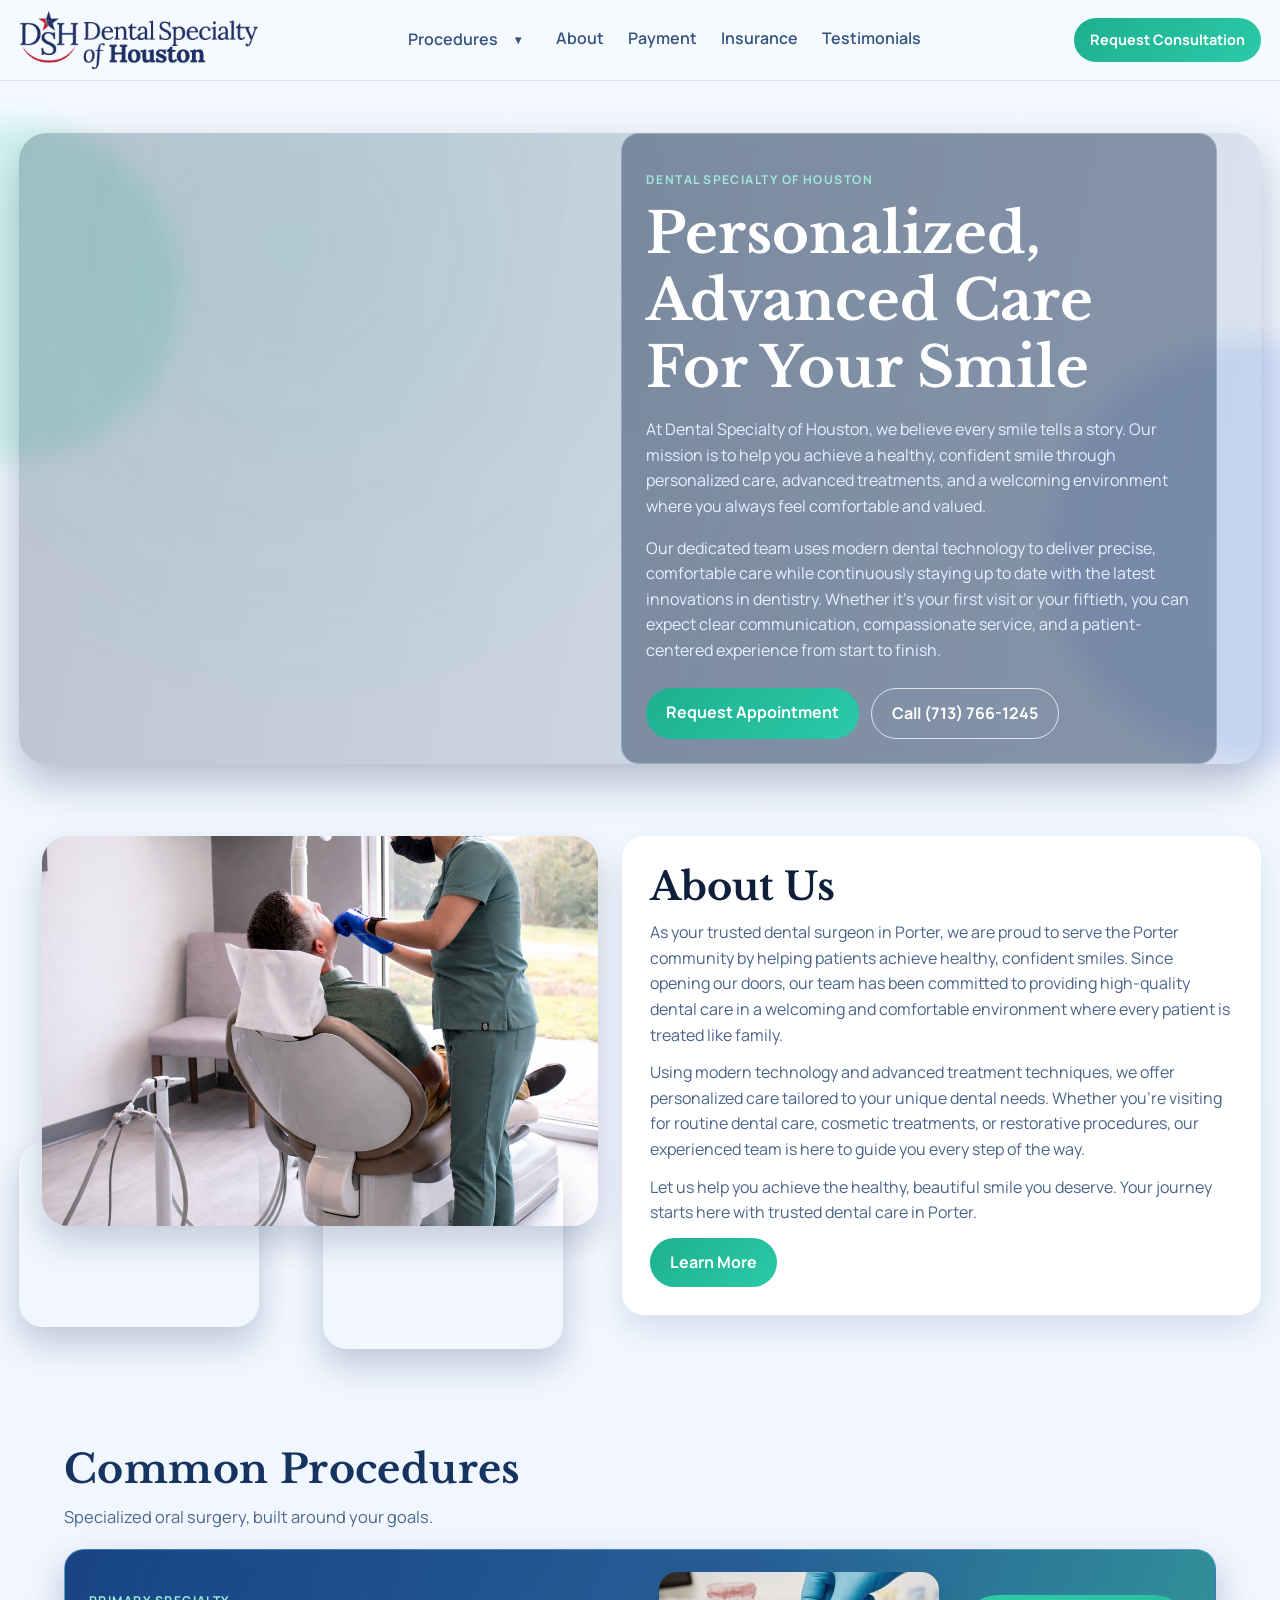
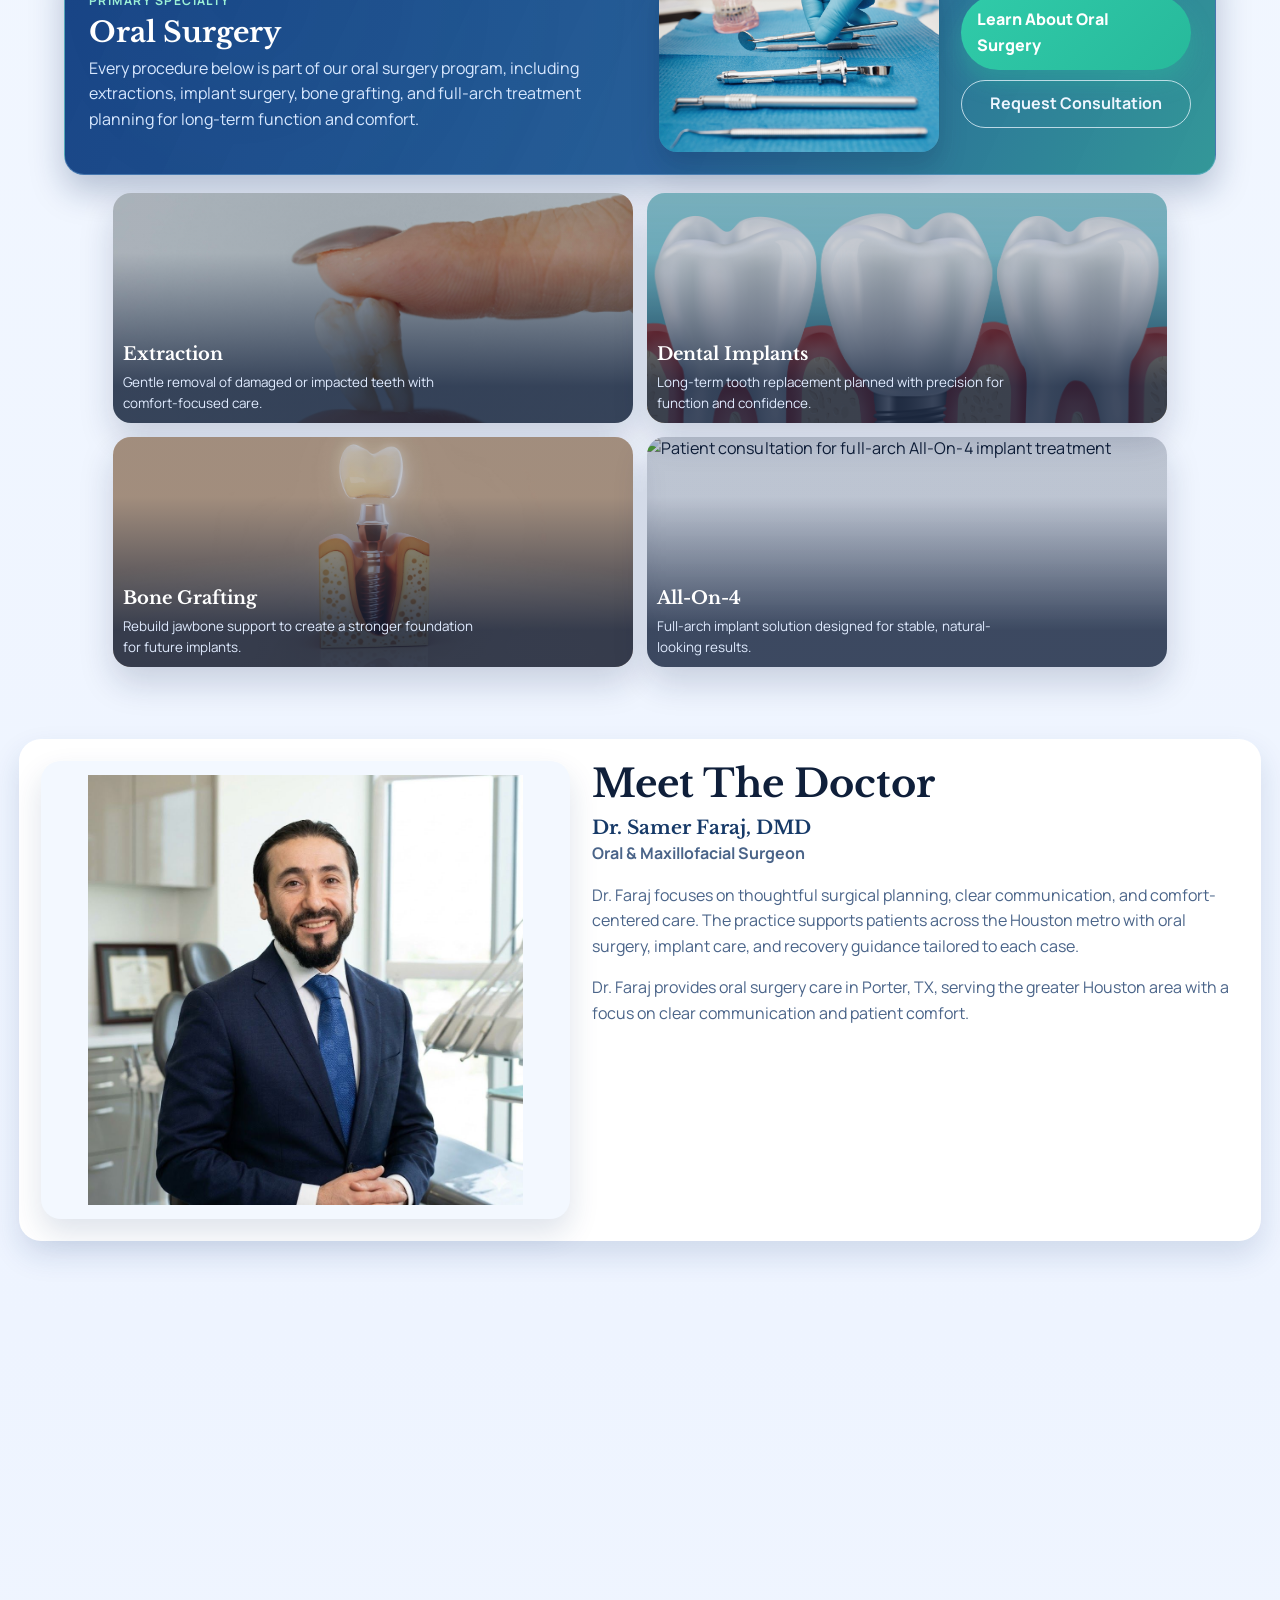
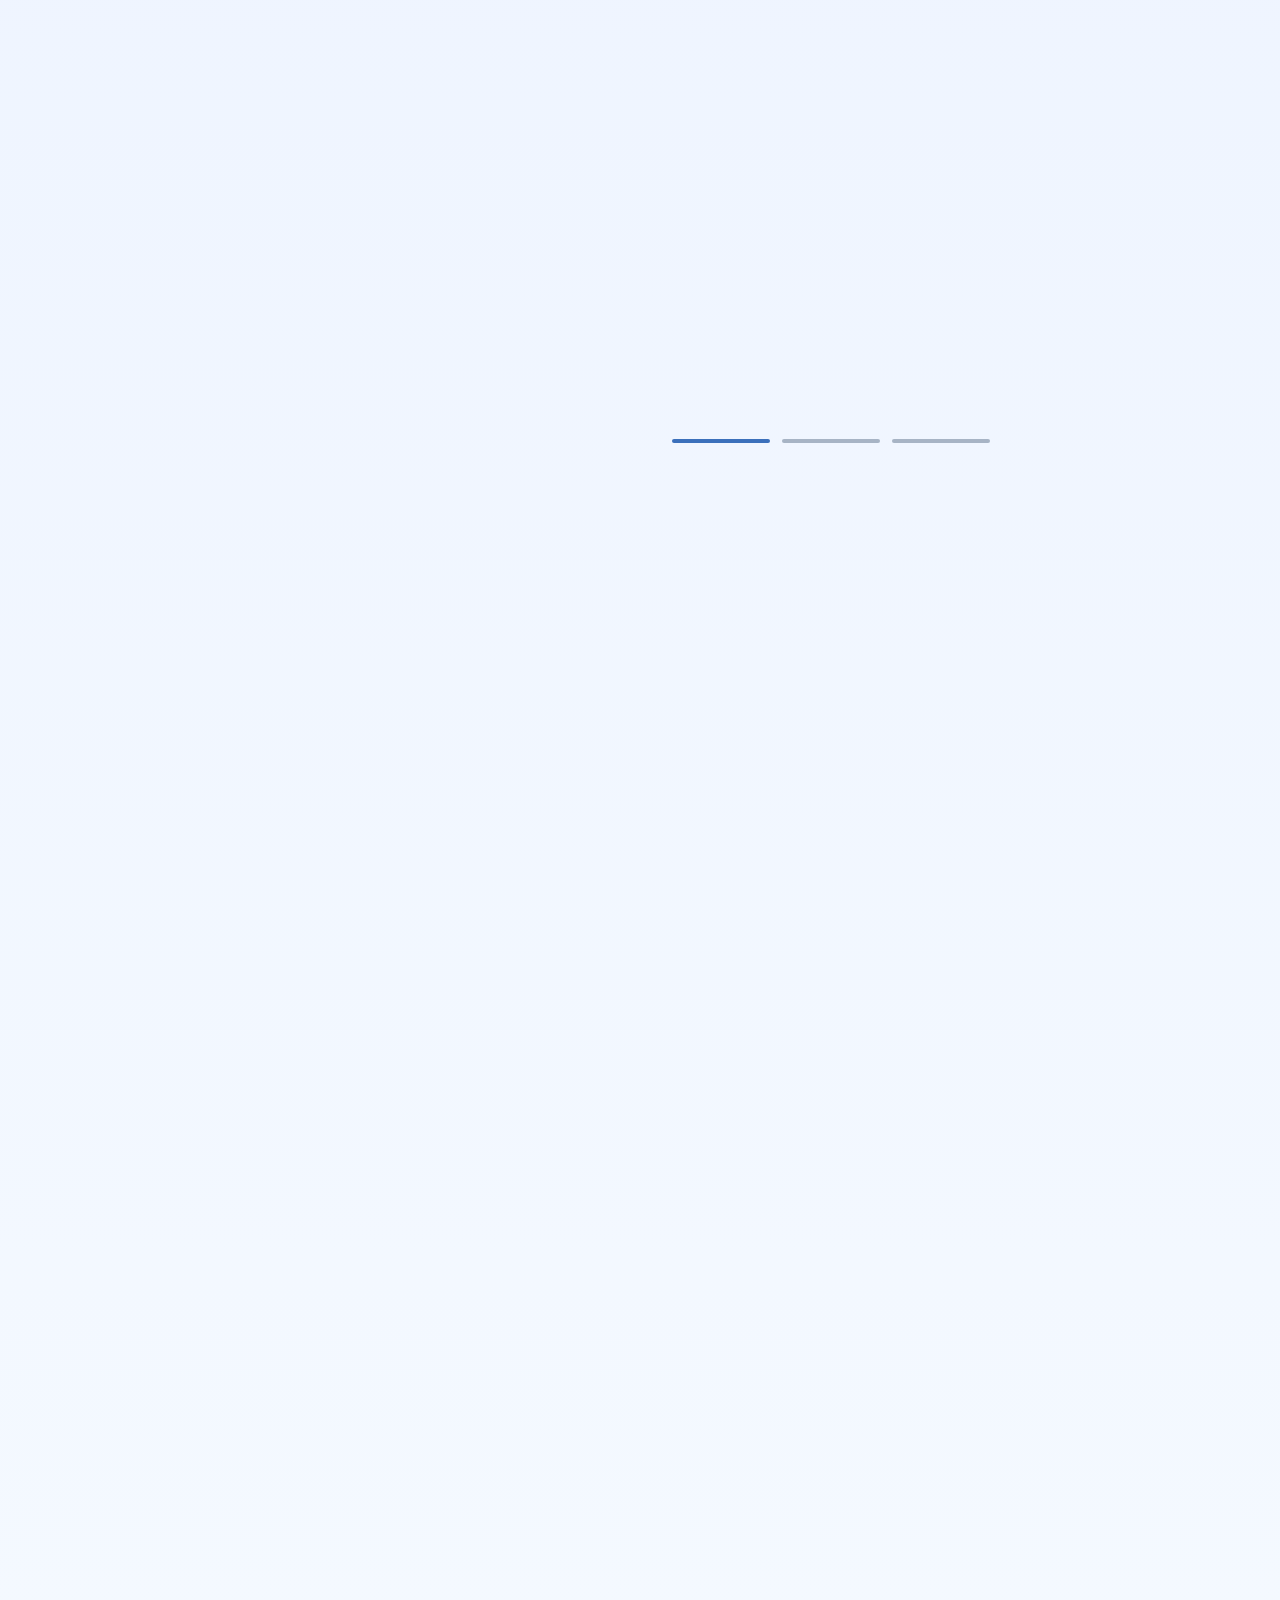
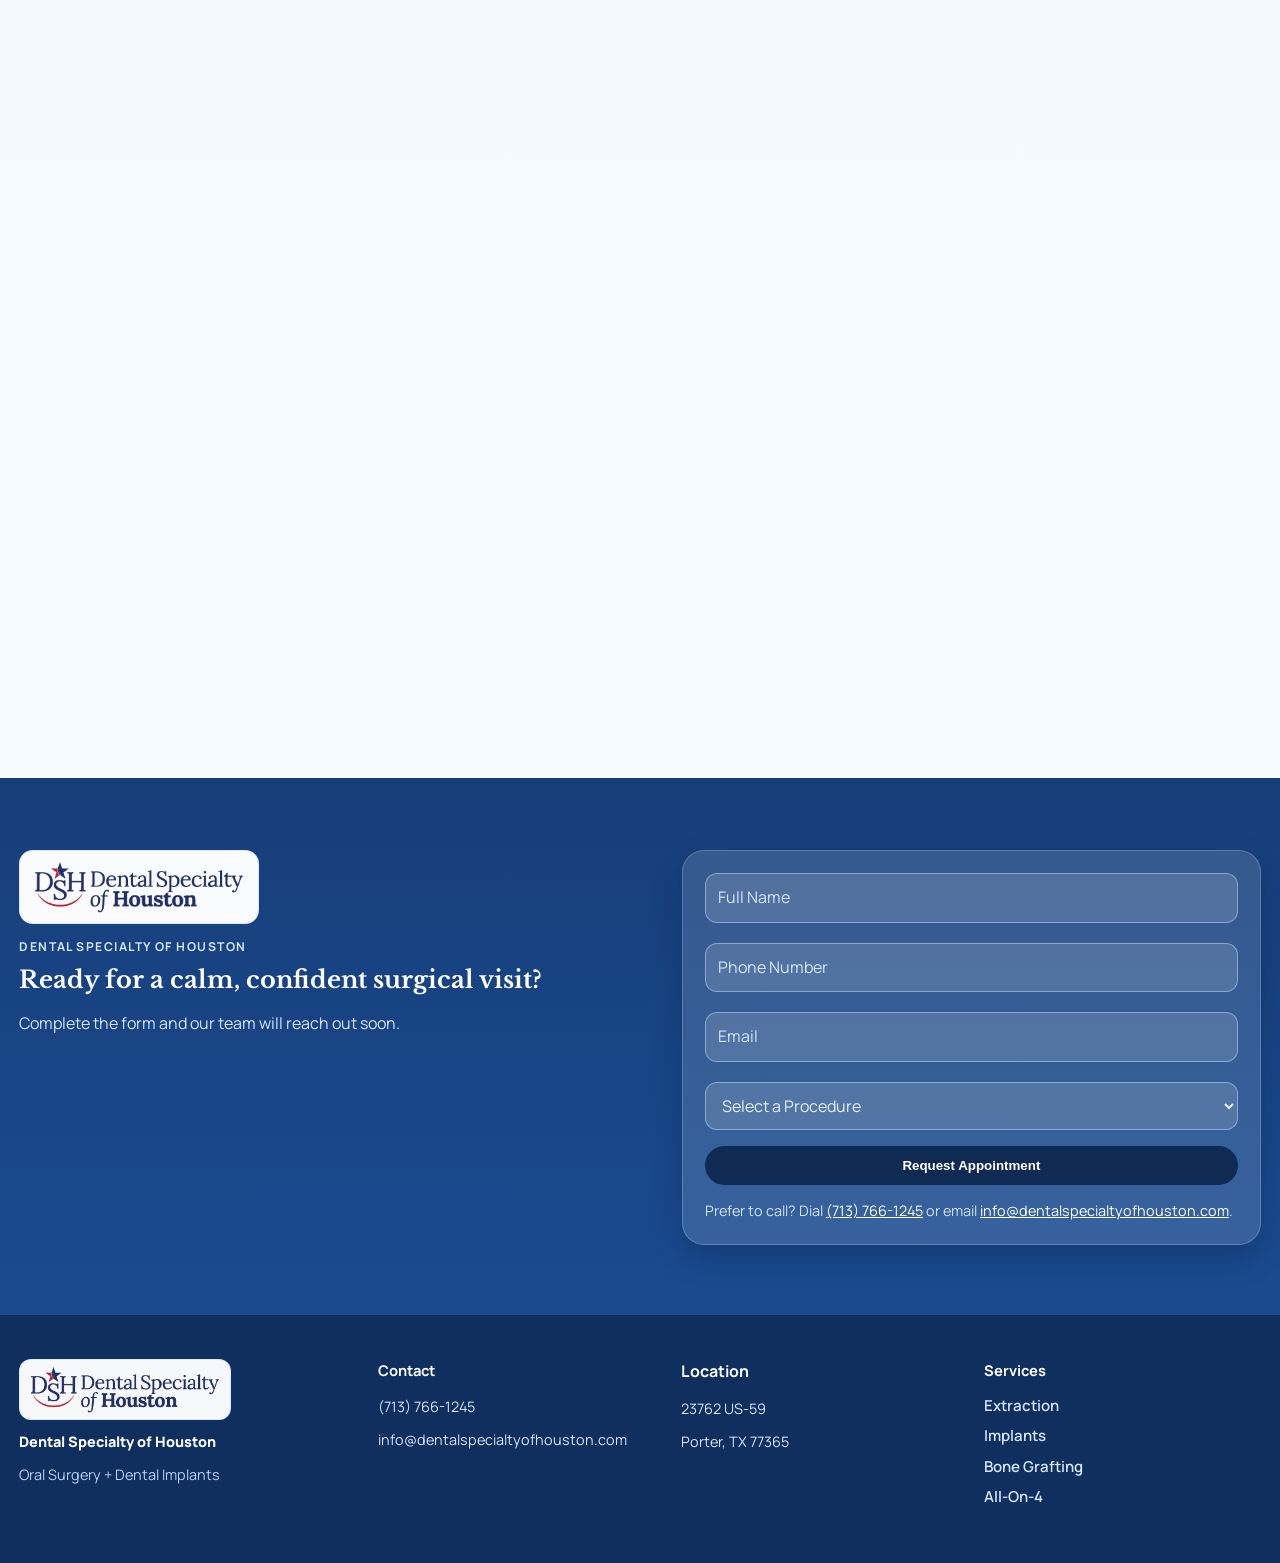
==== commit ab5ac4cd: "New Update 4/21" ====
--- a/index.html
+++ b/index.html
@@ -21,12 +21,13 @@
       </a>
       <button class="menu-toggle" aria-label="Toggle navigation" aria-expanded="false">Menu</button>
       <nav class="main-nav" id="mainNav">
-        <a href="#procedures">Services</a>
         <div class="nav-dropdown">
-          <button class="dropdown-trigger" type="button" aria-expanded="false" aria-haspopup="true">
-            Procedures
-            <span class="dropdown-arrow" aria-hidden="true">&#9662;</span>
-          </button>
+          <div class="dropdown-link-group">
+            <a class="dropdown-label" href="#procedures">Procedures</a>
+            <button class="dropdown-trigger" type="button" aria-expanded="false" aria-haspopup="true" aria-label="Open procedures menu">
+              <span class="dropdown-arrow" aria-hidden="true">&#9662;</span>
+            </button>
+          </div>
           <div class="dropdown-menu" role="menu">
             <a href="oral-surgery.html" role="menuitem">Oral Surgery</a>
             <a href="extraction.html" role="menuitem">Extraction</a>
@@ -37,9 +38,8 @@
         </div>
         <a href="about.html">About</a>
         <a href="payment.html">Payment</a>
-        <a href="insurances.html">Insurances</a>
+        <a href="insurances.html">Insurance</a>
         <a href="testimonials.html">Testimonials</a>
-
       </nav>
       <a class="btn btn-sm" href="contact.html">Request Consultation</a>
     </div>
@@ -77,9 +77,9 @@
         </aside>
         <article class="about-intro-copy reveal delay-1">
           <h2 class="section-title">About Us</h2>
-          <p>Your trusted dental surgeon at Porter, we are proud to serve the Porter community by helping patients achieve healthy, confident smiles. Since opening our doors, our team has been committed to providing high-quality dental care in a welcoming and comfortable environment where every patient is treated like family.</p>
-          <p>Using modern technology and advanced treatment techniques, we offer personalized care tailored to your unique dental needs. Whether you are visiting for routine dental care, cosmetic treatments, or restorative procedures, our experienced team is here to guide you every step of the way.</p>
-          <p>Let us help you achieve the healthy, beautiful smile you deserve your journey starts here with trusted dental care in Porter.</p>
+          <p>As your trusted dental surgeon in Porter, we are proud to serve the Porter community by helping patients achieve healthy, confident smiles. Since opening our doors, our team has been committed to providing high-quality dental care in a welcoming and comfortable environment where every patient is treated like family.</p>
+          <p>Using modern technology and advanced treatment techniques, we offer personalized care tailored to your unique dental needs. Whether you're visiting for routine dental care, cosmetic treatments, or restorative procedures, our experienced team is here to guide you every step of the way.</p>
+          <p>Let us help you achieve the healthy, beautiful smile you deserve. Your journey starts here with trusted dental care in Porter.</p>
           <a class="btn" href="about.html">Learn More</a>
         </article>
       </div>
@@ -170,7 +170,7 @@
               </svg>
               <span>Google Reviews</span>
             </div>
-            <span class="patients-quote-mark" aria-hidden="true">“</span>
+            <span class="patients-quote-mark" aria-hidden="true">â€œ</span>
           </aside>
 
           <div class="patients-say-content">
@@ -179,12 +179,12 @@
                 <div class="testimonials-slide">
                   <article class="say-card">
                     <div class="review-stars" aria-label="5 star rating">&#9733;&#9733;&#9733;&#9733;&#9733;</div>
-                    <p>Great staff, from the Office Manager to the Doctor. They were friendly, supportive and compassionate. I felt well taken care of. Best experience for having to have a tooth extracted. A big thank you to all.</p>
+                    <p>Great staff, from the office manager to the doctor. They were friendly, supportive, and compassionate. I felt well taken care of. Best experience for having a tooth extracted. A big thank you to all.</p>
                     <cite>Robin Cadle</cite>
                   </article>
                   <article class="say-card">
                     <div class="review-stars" aria-label="5 star rating">&#9733;&#9733;&#9733;&#9733;&#9733;</div>
-                    <p>I had all four of my wisdom teeth extracted, and I couldn't have asked for a better experience. From the consultation to the procedure and follow-up care, everything was smooth and professional. Doctor Faraj and the entire team made me feel comfortable, answered all my questions, and ensured I was well-prepared for the recovery process. The procedure itself was quick, and my healing process has been going great with minimal discomfort. I highly recommend Doctor Faraj for anyone needing oral surgery-truly an excellent experience!</p>
+                    <p>I had all four of my wisdom teeth extracted, and I couldn't have asked for a better experience. From the consultation to the procedure and follow-up care, everything was smooth and professional. Dr. Faraj and the entire team made me feel comfortable, answered all my questions, and ensured I was well-prepared for the recovery process. The procedure itself was quick, and my healing process has been going great with minimal discomfort. I highly recommend Dr. Faraj for anyone needing oral surgery. Truly an excellent experience!</p>
                     <cite>Jenny Martinez</cite>
                   </article>
                   <article class="say-card">
@@ -197,7 +197,7 @@
                 <div class="testimonials-slide">
                   <article class="say-card">
                     <div class="review-stars" aria-label="5 star rating">&#9733;&#9733;&#9733;&#9733;&#9733;</div>
-                    <p>Dr. Faraj was excellent! My appointment time was 12pm and I was done before 2pm. I'm not sure exactly what time because I was in and out of sleep but all four of my wisdom teeth were out in like an hour. He went over everything - all the risks, how the sedation would go, medications he prescribed, and self care. I'd recommend him to anyone!</p>
+                    <p>Dr. Faraj was excellent! My appointment time was 12 PM, and I was done before 2 PM. I'm not sure exactly what time because I was in and out of sleep, but all four of my wisdom teeth were out in about an hour. He went over everything: all the risks, how the sedation would go, the medications he prescribed, and self-care. I'd recommend him to anyone!</p>
                     <cite>Clarissa Hooker</cite>
                   </article>
                   <article class="say-card">
@@ -347,10 +347,10 @@
       <div class="container visit-grid">
         <article class="visit-card reveal">
           <p class="eyebrow">Find Us</p>
-          <h2 class="section-title">Visit Dental Speciality Of Houston</h2>
+          <h2 class="section-title">Visit Dental Specialty of Houston</h2>
           <p class="visit-text">23762 US-59<br />
           Porter, TX 77365</p>
-          <p class="visit-text"><strong>Hours:</strong> Monday-Friday 9am-5pm</p>
+          <p class="visit-text"><strong>Hours:</strong> Monday-Friday, 9 AM-5 PM</p>
           <p class="visit-text"><strong>Surgery days:</strong> Tuesday-Thursday</p>
           <p class="visit-text">Serving patients across the Houston metro.</p>
           <div class="hero-actions visit-actions">
--- a/styles.css
+++ b/styles.css
@@ -2038,17 +2038,37 @@
   position: relative;
 }
 
-.dropdown-trigger {
+.dropdown-link-group {
   display: inline-flex;
   align-items: center;
   gap: 6px;
+}
+
+.dropdown-label {
+  color: #36537f;
+  font-weight: 600;
+}
+
+.dropdown-trigger {
+  display: inline-grid;
+  place-items: center;
+  width: 28px;
+  height: 28px;
   border: 0;
+  border-radius: 999px;
   background: transparent;
   color: #36537f;
   font: inherit;
   font-weight: 600;
   cursor: pointer;
   padding: 0;
+  transition: background-color 0.22s ease, color 0.22s ease;
+}
+
+.dropdown-trigger:hover,
+.dropdown-trigger:focus-visible {
+  background: rgba(208, 224, 246, 0.45);
+  outline: none;
 }
 
 .dropdown-arrow {
@@ -2109,10 +2129,20 @@
     width: 100%;
   }
 
-  .main-nav .dropdown-trigger {
+  .main-nav .dropdown-link-group {
     width: 100%;
     justify-content: space-between;
-    padding: 2px 0;
+    gap: 12px;
+  }
+
+  .main-nav .dropdown-label {
+    flex: 1;
+  }
+
+  .main-nav .dropdown-trigger {
+    width: 32px;
+    height: 32px;
+    flex-shrink: 0;
   }
 
   .main-nav .dropdown-menu {
@@ -2885,14 +2915,22 @@
 }
 
 .about-gallery-item {
-  padding: 0;
-  border: 0;
-  background: transparent;
+  padding: 14px;
+  border: 1px solid #d7e4f7;
+  border-radius: 18px;
+  background: linear-gradient(180deg, #ffffff 0%, #f6faff 100%);
+  box-shadow: 0 14px 28px rgba(15, 43, 89, 0.08);
   cursor: pointer;
 }
 
 .about-gallery-item img {
+  width: 100%;
   height: 230px;
+  object-fit: contain;
+  object-position: center;
+  display: block;
+  background: #ffffff;
+  border-radius: 12px;
   transition: transform 0.28s ease;
 }
 
@@ -2923,6 +2961,32 @@
   box-shadow: 0 20px 50px rgba(0, 0, 0, 0.4);
   object-fit: contain;
   background: #0b2448;
+}
+
+.gallery-lightbox-nav {
+  position: absolute;
+  top: 50%;
+  transform: translateY(-50%);
+  width: 54px;
+  height: 54px;
+  border-radius: 999px;
+  border: 1px solid rgba(224, 236, 255, 0.45);
+  background: rgba(255, 255, 255, 0.14);
+  color: #ffffff;
+  font-size: 2rem;
+  line-height: 1;
+  display: grid;
+  place-items: center;
+  cursor: pointer;
+  box-shadow: 0 14px 30px rgba(0, 0, 0, 0.24);
+}
+
+.gallery-lightbox-prev {
+  left: 24px;
+}
+
+.gallery-lightbox-next {
+  right: 24px;
 }
 
 .gallery-lightbox-close {
@@ -2972,7 +3036,21 @@
   .about-gallery-item img {
     height: 200px;
   }
-}
+
+  .gallery-lightbox-nav {
+    width: 44px;
+    height: 44px;
+    font-size: 1.7rem;
+  }
+
+  .gallery-lightbox-prev {
+    left: 12px;
+  }
+
+  .gallery-lightbox-next {
+    right: 12px;
+  }
+}
 
 /* Home: Why choose us background layout */
 .why-hero-shell {
@@ -4600,3 +4678,55 @@
 .cherry-wrap > * {
   width: auto;
 }
+
+/* Homepage testimonials decorative mark removal */
+.patients-quote-mark {
+  display: none !important;
+}
+
+/* Header nav centering adjustment */
+@media (min-width: 761px) {
+  .nav-wrap {
+    justify-content: flex-start;
+  }
+
+  .main-nav {
+    flex: 1 1 auto;
+    justify-content: center;
+    margin-left: 0;
+    margin-right: 0;
+  }
+
+  .nav-wrap > .btn-sm {
+    flex-shrink: 0;
+    margin-left: 12px;
+  }
+}
+
+/* About gallery thumbnail full-image fit override */
+.about-gallery-item img {
+  object-fit: contain !important;
+  object-position: center !important;
+  background: #ffffff;
+}
+
+/* About gallery larger thumbnails */
+.about-gallery-item {
+  padding: 16px !important;
+}
+
+.about-gallery-item img {
+  height: 280px !important;
+}
+
+@media (max-width: 1080px) {
+  .about-gallery-item img {
+    height: 250px !important;
+  }
+}
+
+@media (max-width: 760px) {
+  .about-gallery-item img {
+    height: 220px !important;
+  }
+}
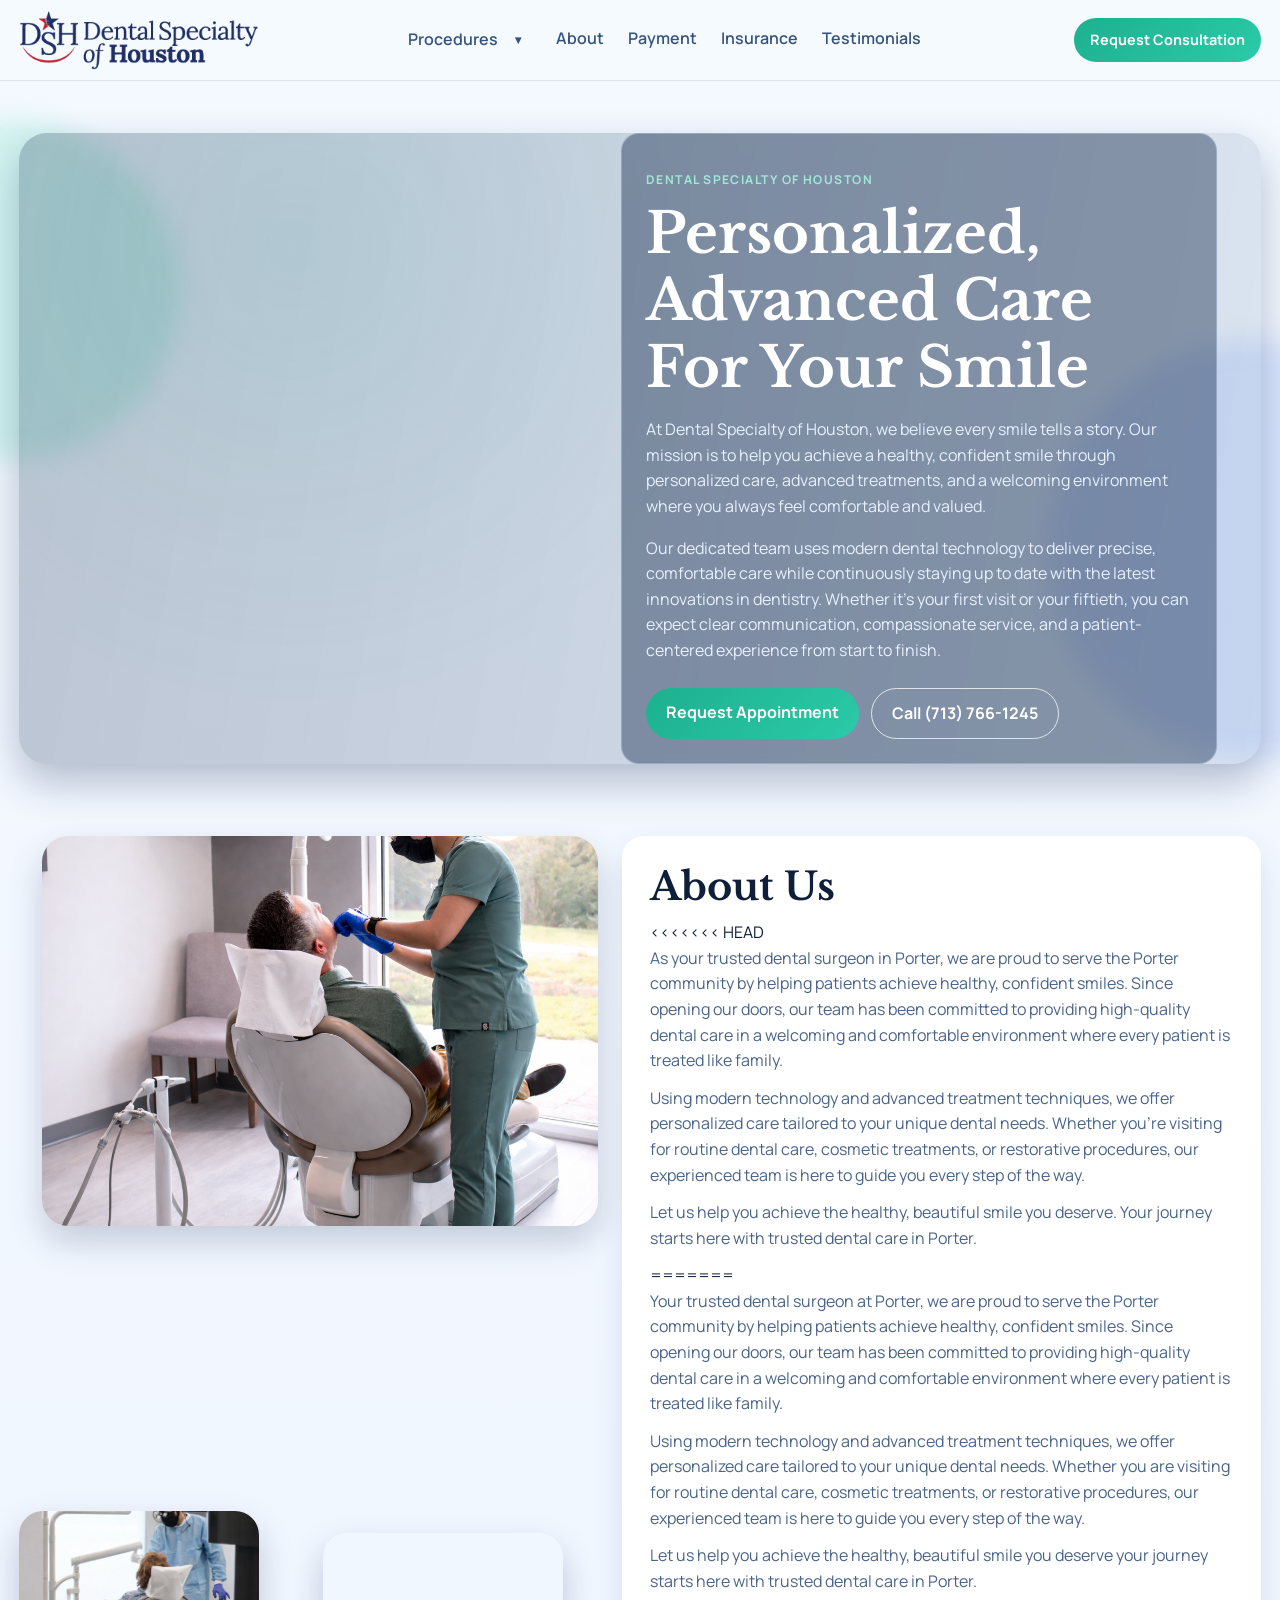
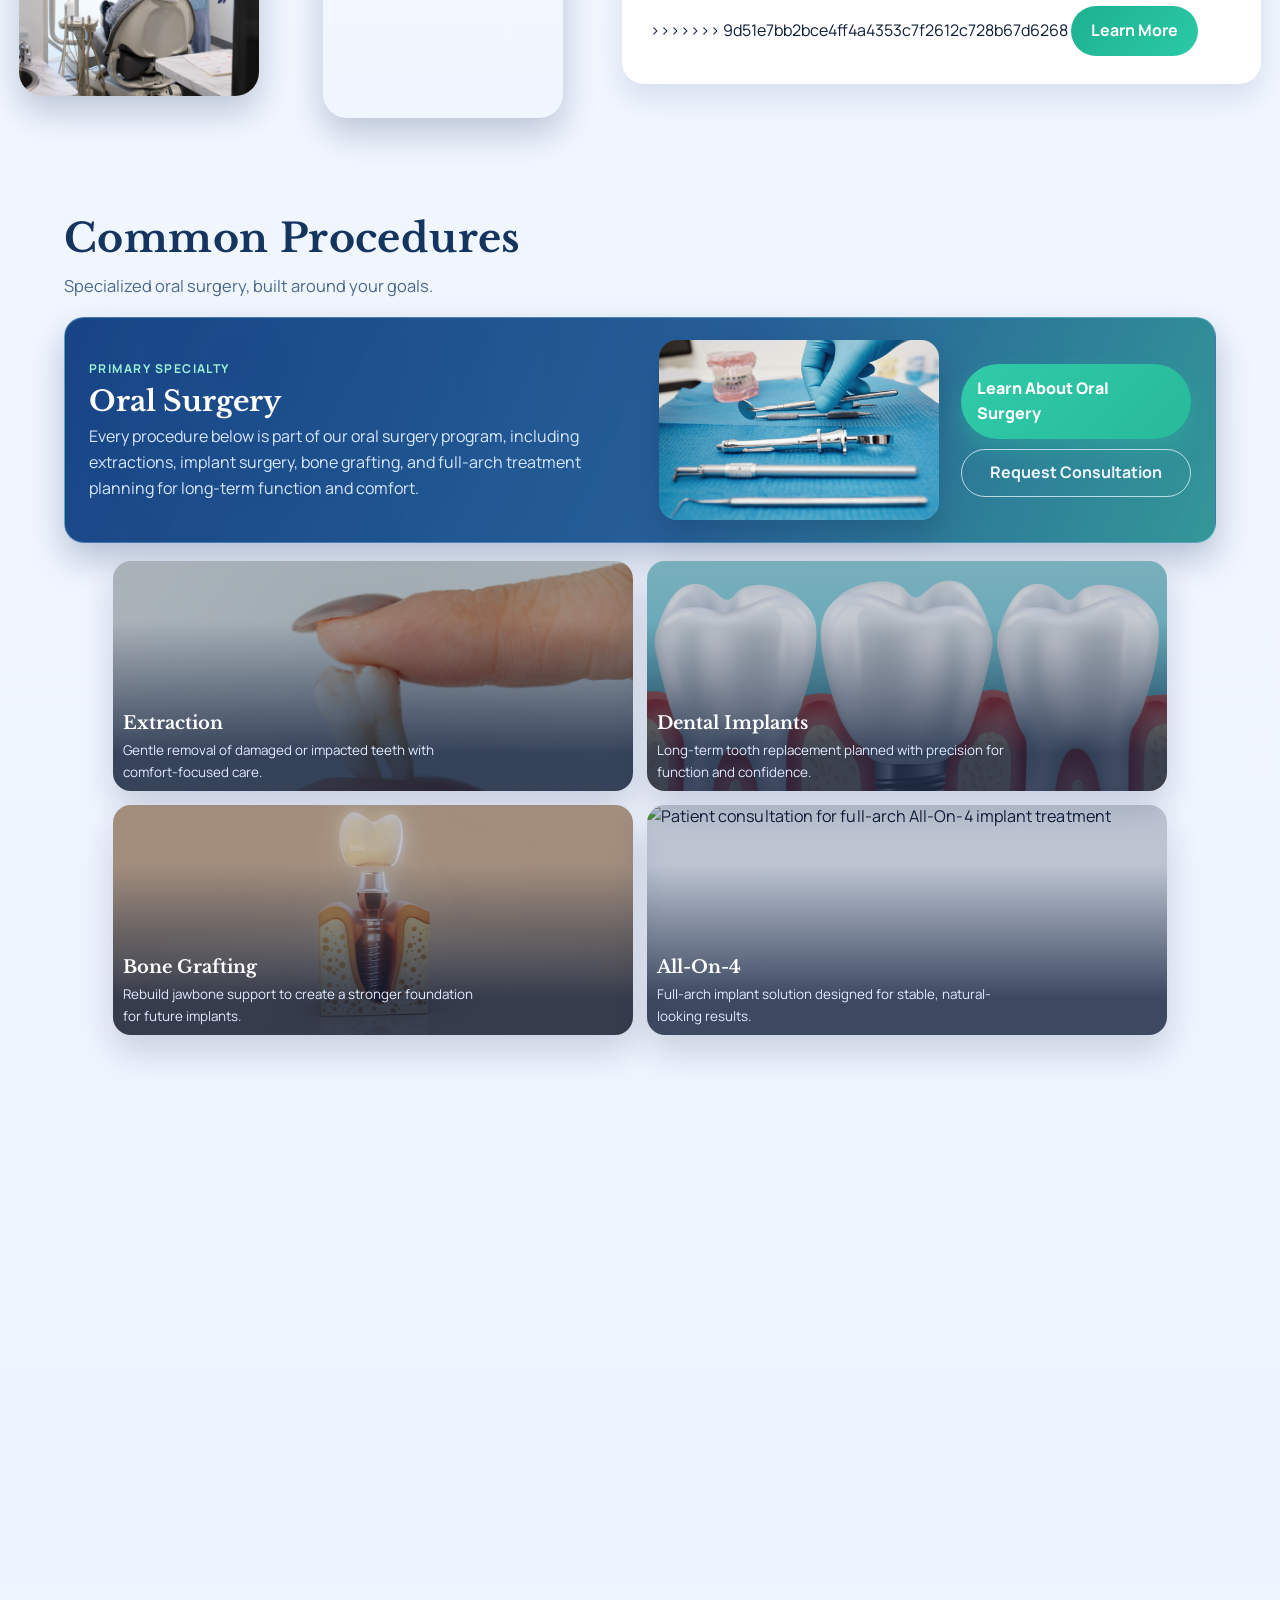
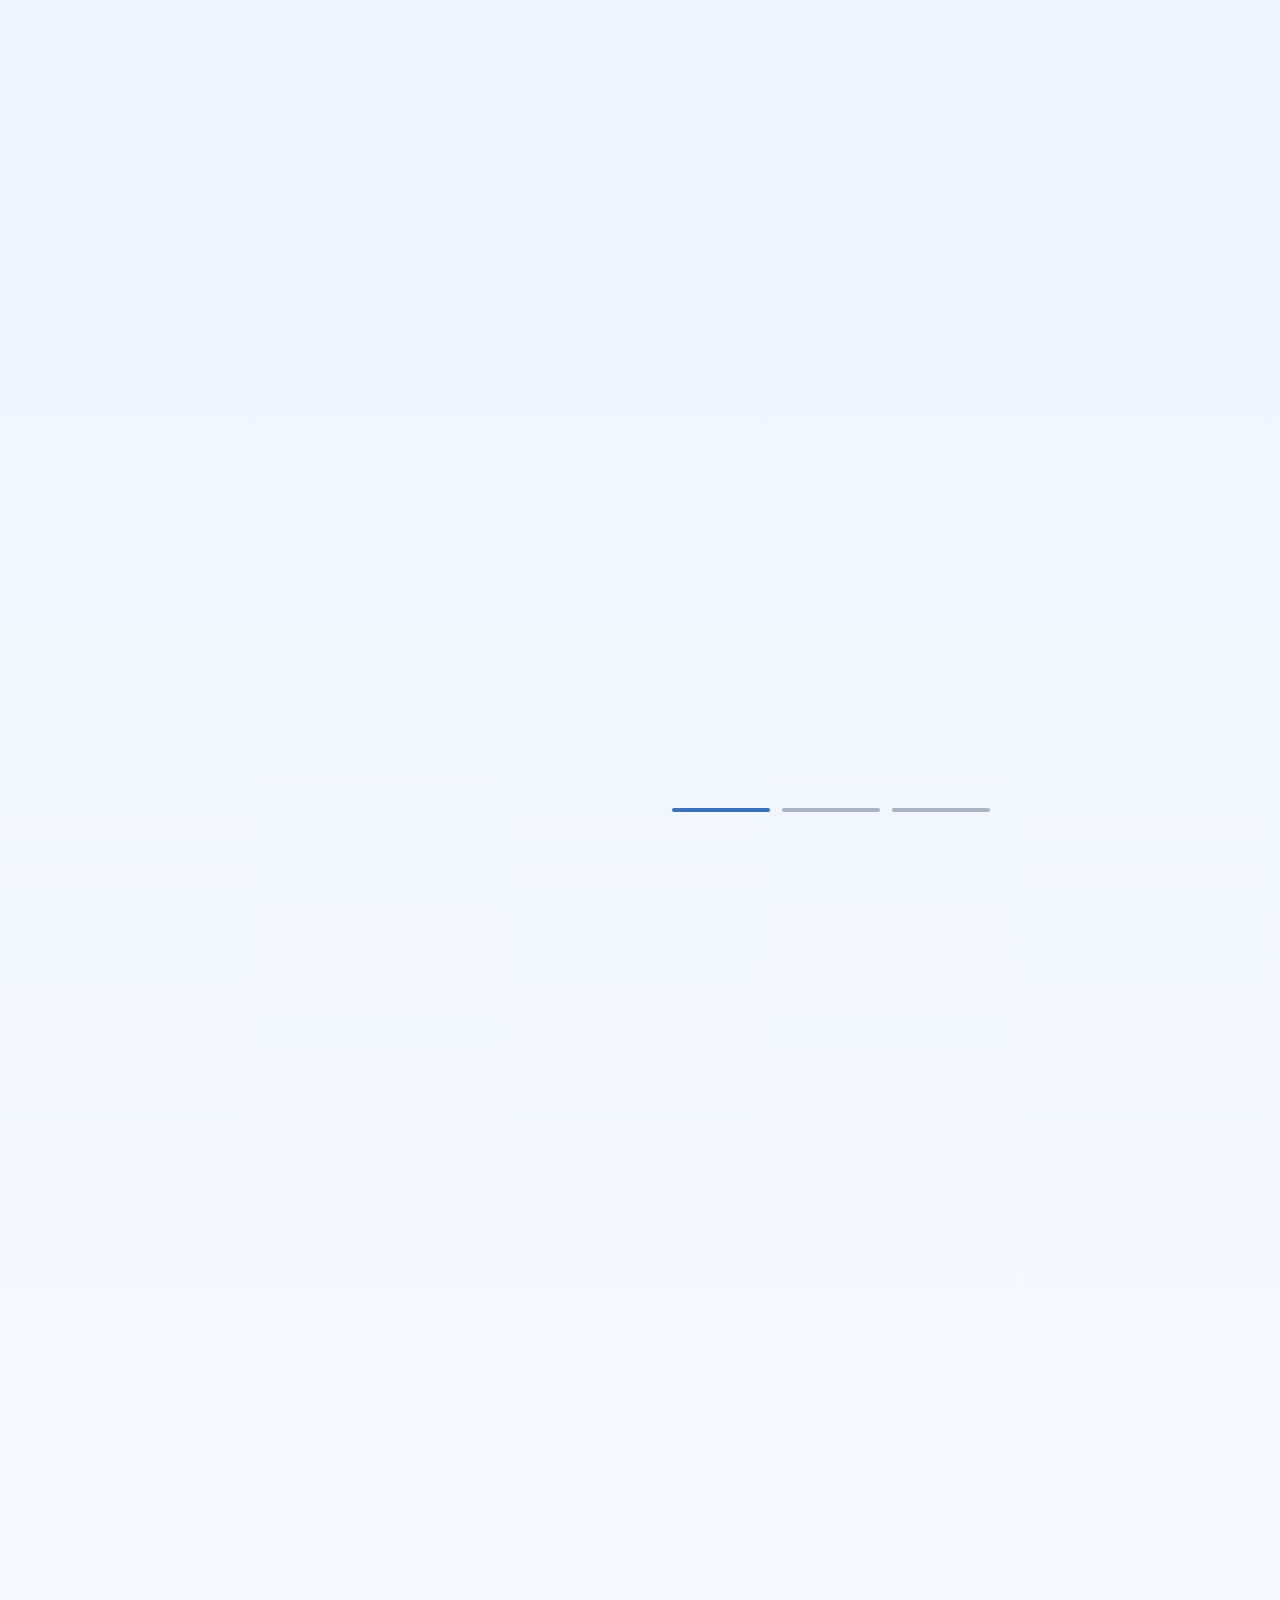
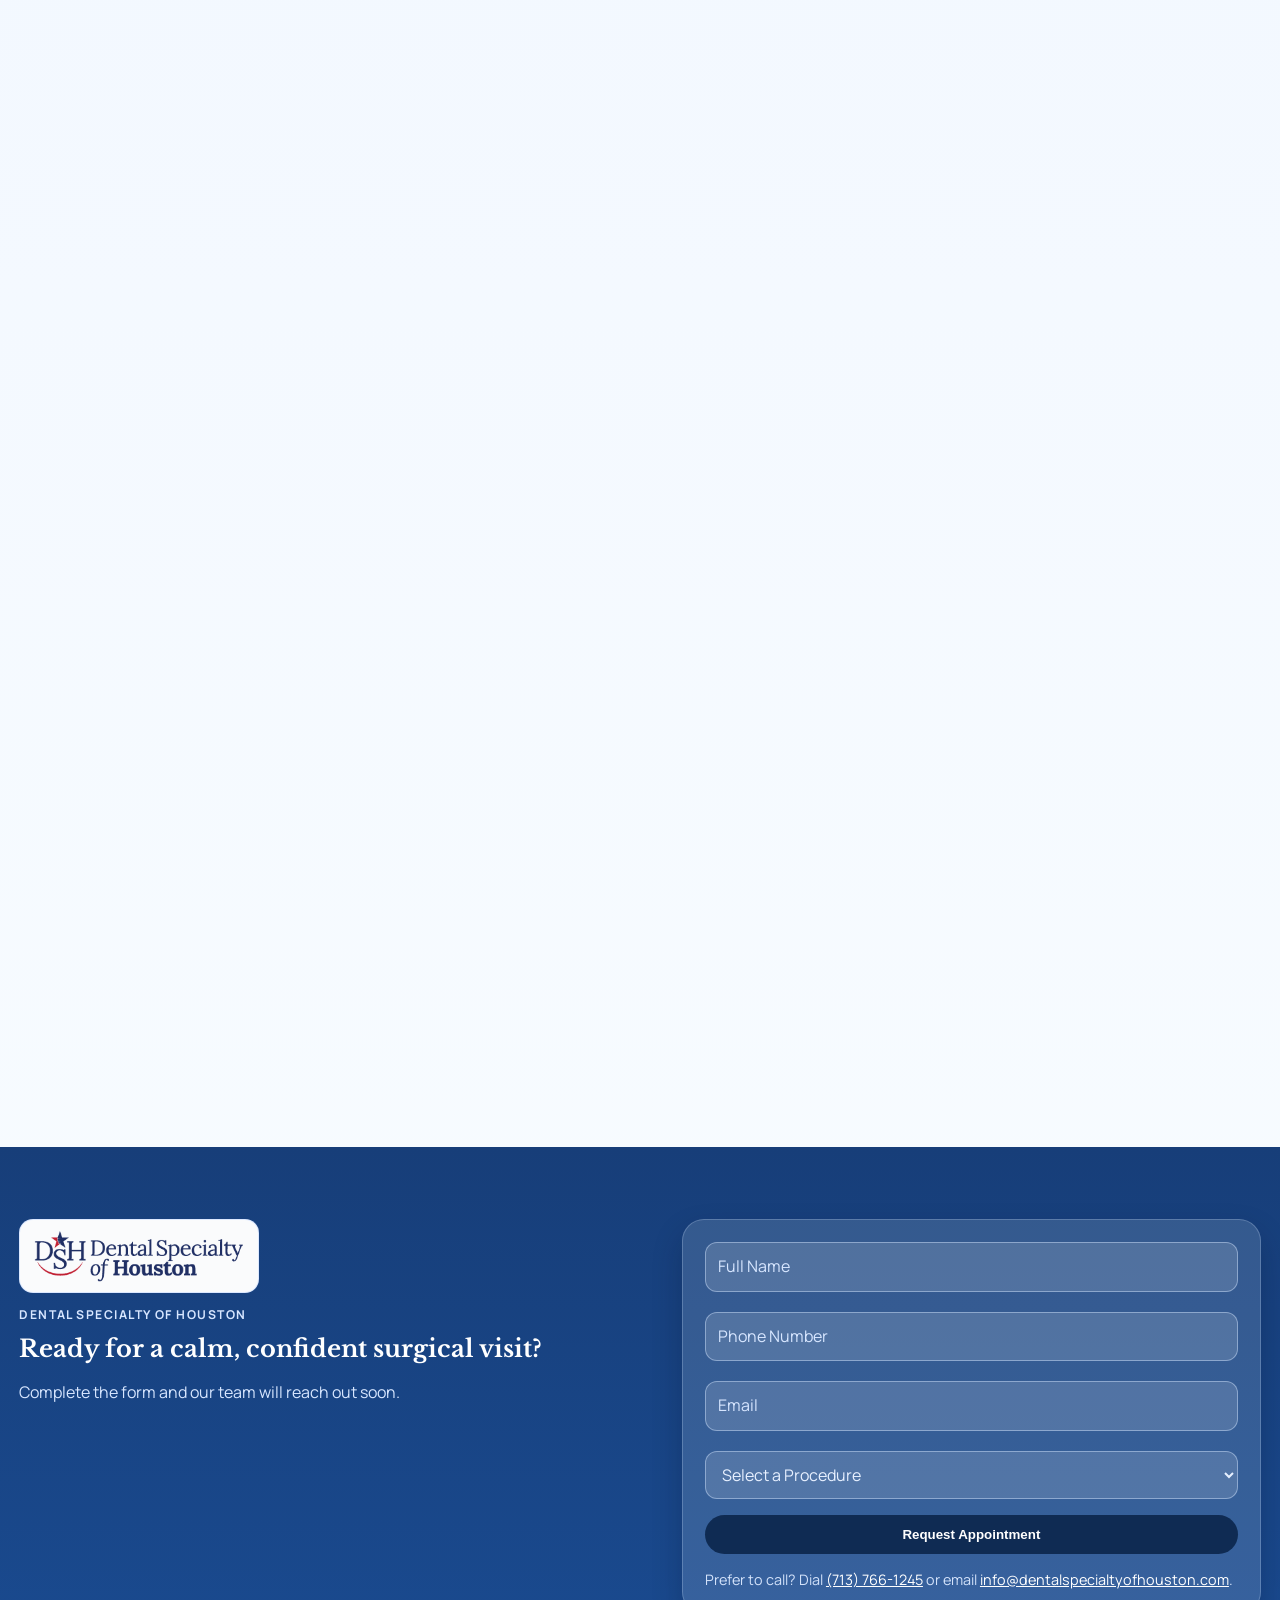
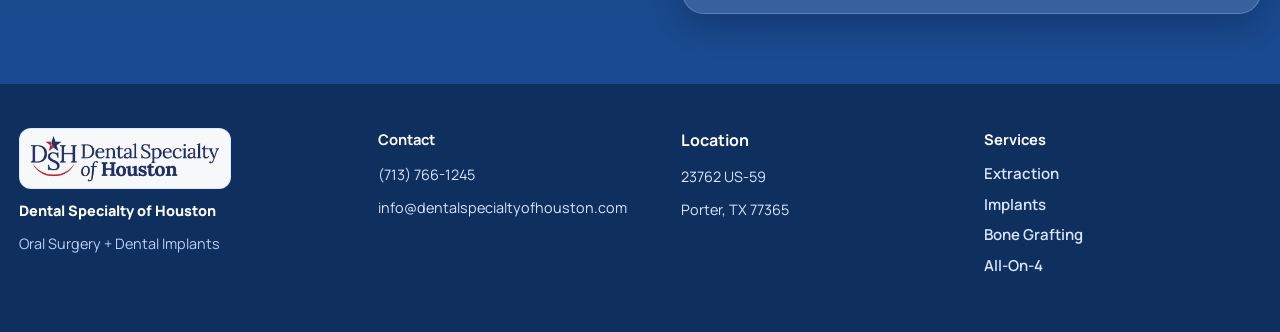
==== commit d9c1c809: "new" ====
--- a/index.html
+++ b/index.html
@@ -77,9 +77,15 @@
         </aside>
         <article class="about-intro-copy reveal delay-1">
           <h2 class="section-title">About Us</h2>
+<<<<<<< HEAD
           <p>As your trusted dental surgeon in Porter, we are proud to serve the Porter community by helping patients achieve healthy, confident smiles. Since opening our doors, our team has been committed to providing high-quality dental care in a welcoming and comfortable environment where every patient is treated like family.</p>
           <p>Using modern technology and advanced treatment techniques, we offer personalized care tailored to your unique dental needs. Whether you're visiting for routine dental care, cosmetic treatments, or restorative procedures, our experienced team is here to guide you every step of the way.</p>
           <p>Let us help you achieve the healthy, beautiful smile you deserve. Your journey starts here with trusted dental care in Porter.</p>
+=======
+          <p>Your trusted dental surgeon at Porter, we are proud to serve the Porter community by helping patients achieve healthy, confident smiles. Since opening our doors, our team has been committed to providing high-quality dental care in a welcoming and comfortable environment where every patient is treated like family.</p>
+          <p>Using modern technology and advanced treatment techniques, we offer personalized care tailored to your unique dental needs. Whether you are visiting for routine dental care, cosmetic treatments, or restorative procedures, our experienced team is here to guide you every step of the way.</p>
+          <p>Let us help you achieve the healthy, beautiful smile you deserve your journey starts here with trusted dental care in Porter.</p>
+>>>>>>> 9d51e7bb2bce4ff4a4353c7f2612c728b67d6268
           <a class="btn" href="about.html">Learn More</a>
         </article>
       </div>
@@ -170,7 +176,11 @@
               </svg>
               <span>Google Reviews</span>
             </div>
+<<<<<<< HEAD
             <span class="patients-quote-mark" aria-hidden="true">â€œ</span>
+=======
+            <span class="patients-quote-mark" aria-hidden="true">“</span>
+>>>>>>> 9d51e7bb2bce4ff4a4353c7f2612c728b67d6268
           </aside>
 
           <div class="patients-say-content">
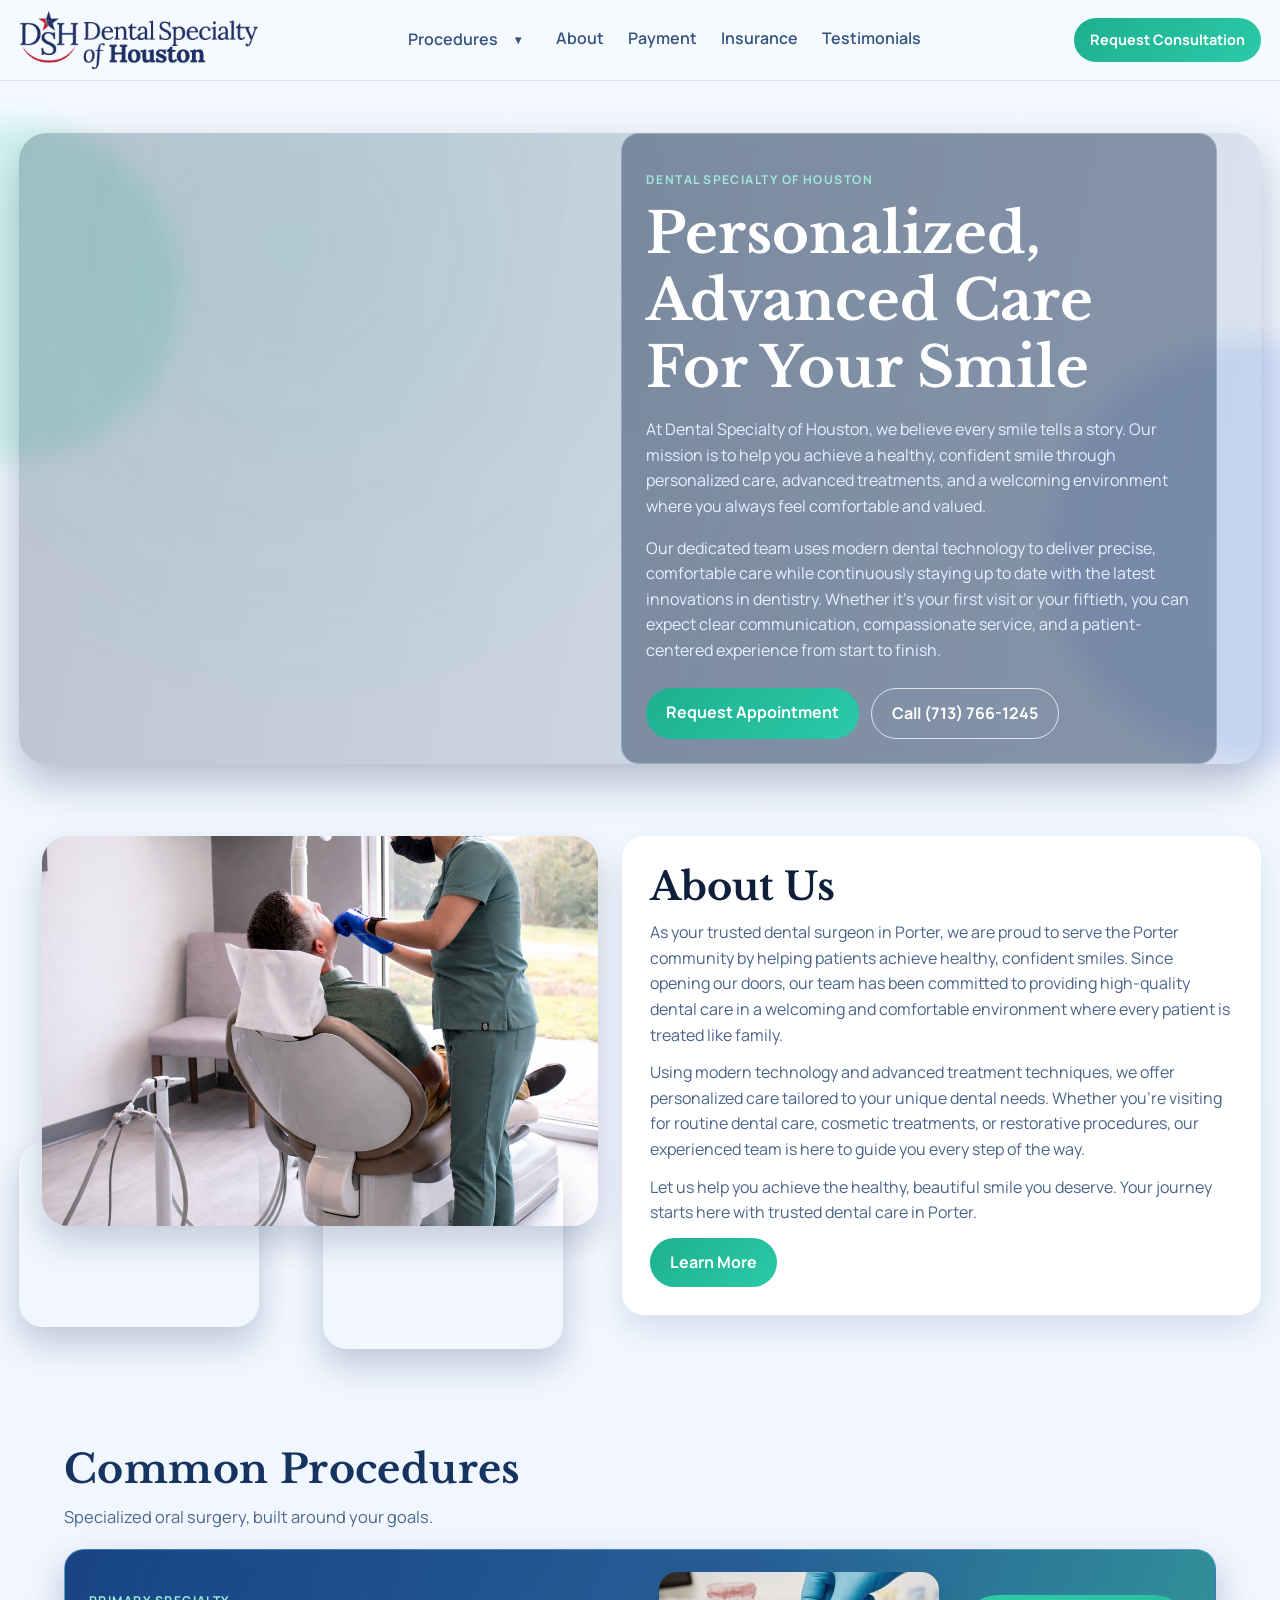
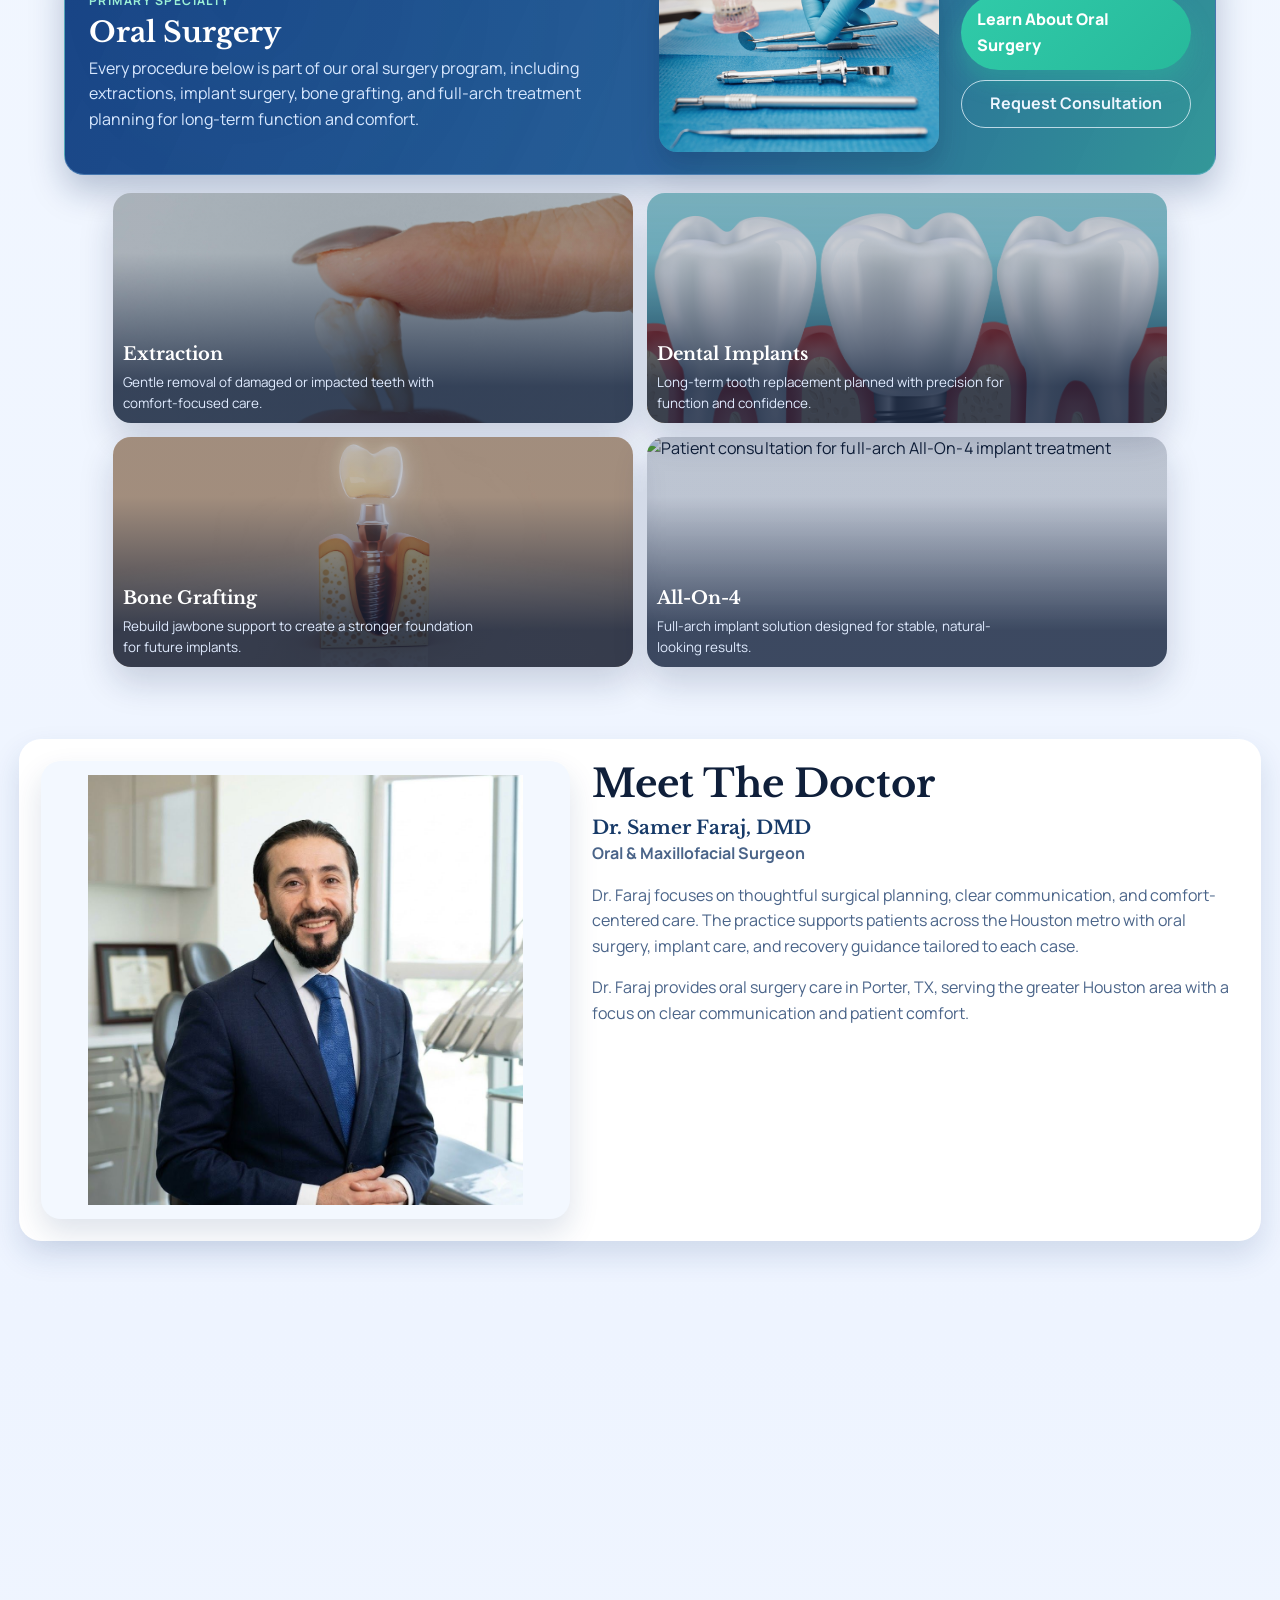
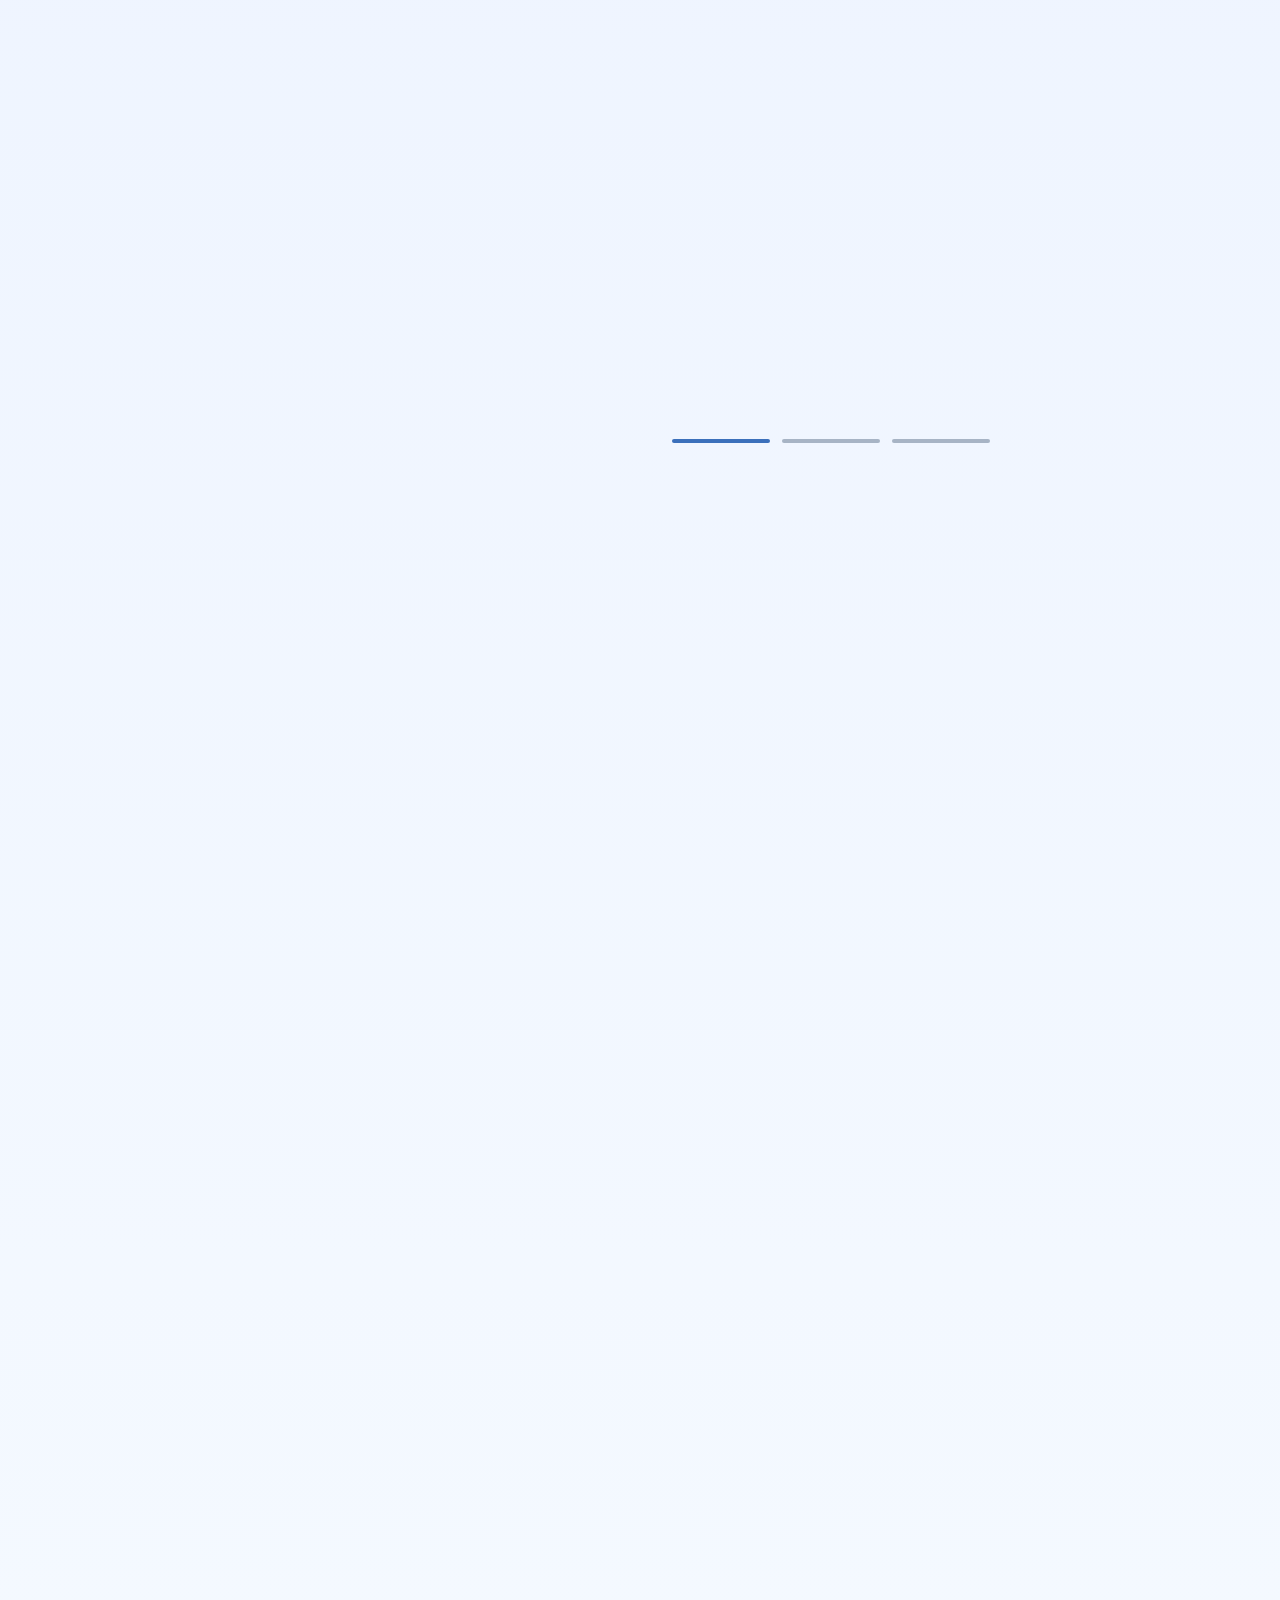
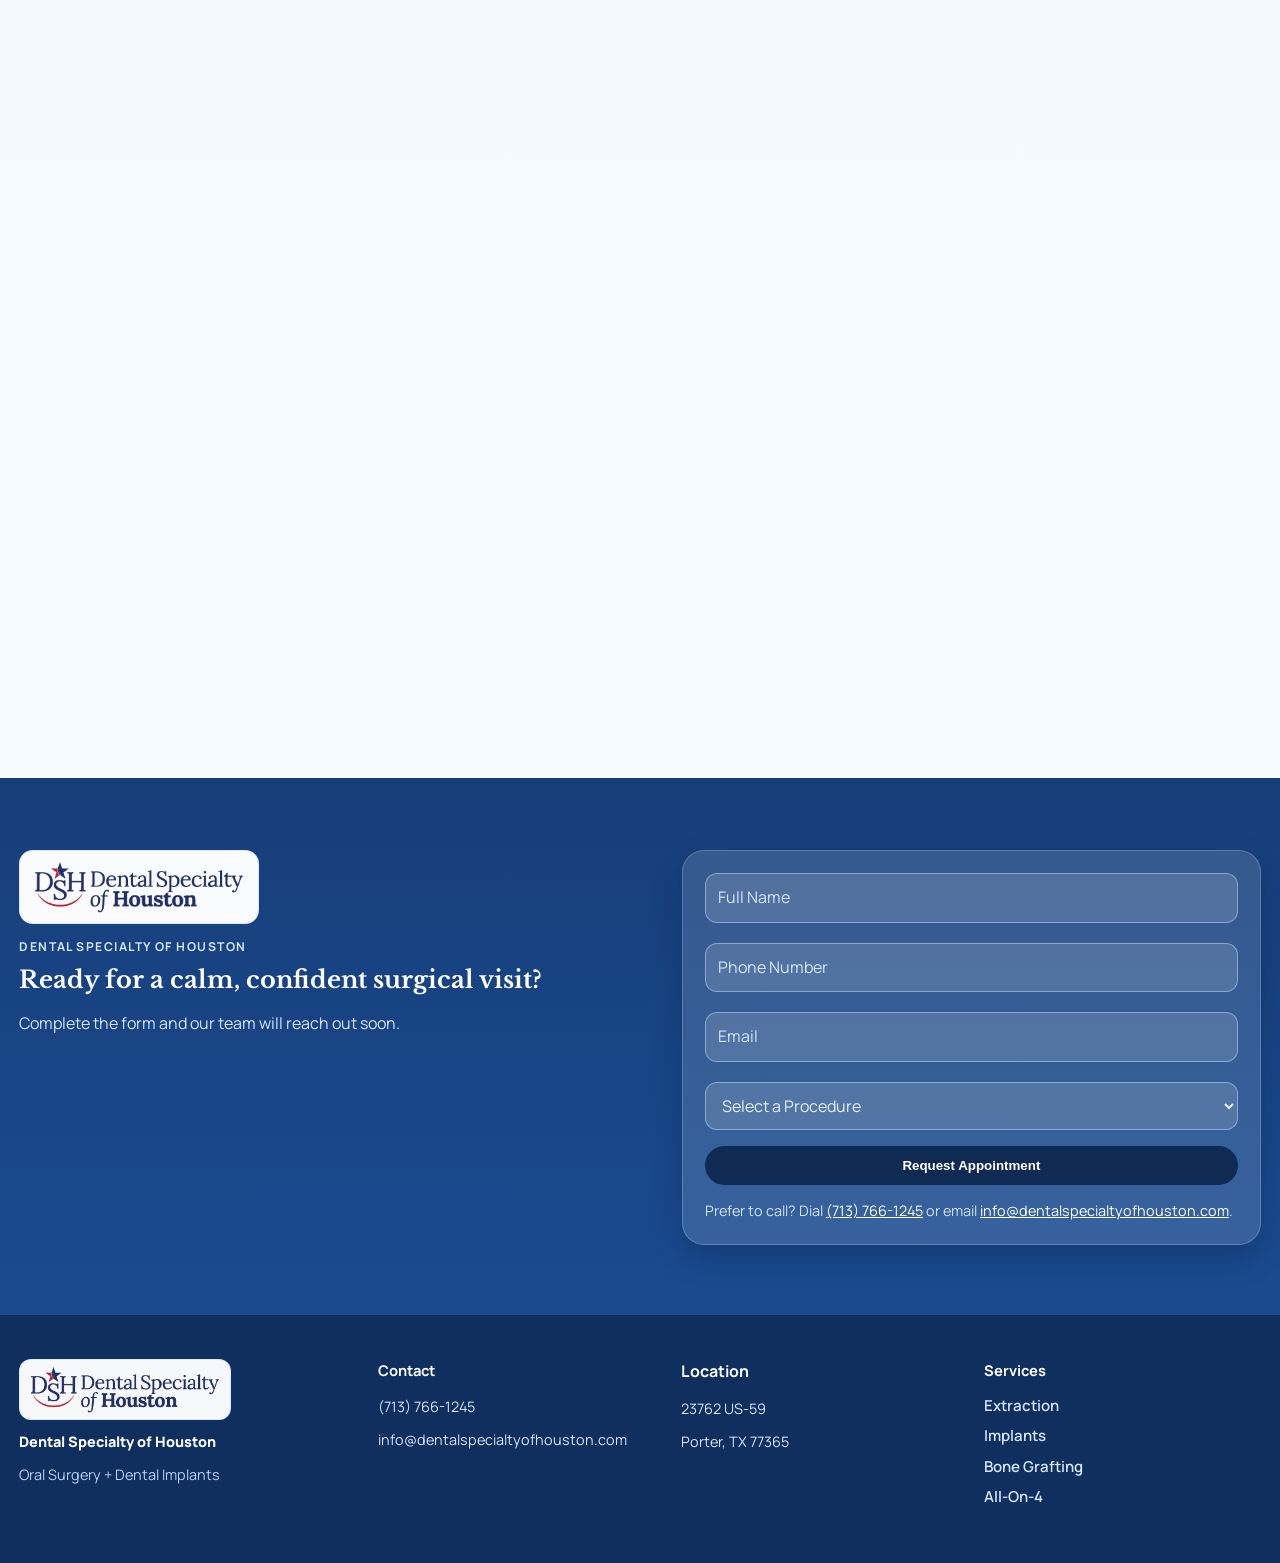
==== commit b56a0421: "new" ====
--- a/index.html
+++ b/index.html
@@ -77,15 +77,9 @@
         </aside>
         <article class="about-intro-copy reveal delay-1">
           <h2 class="section-title">About Us</h2>
-<<<<<<< HEAD
           <p>As your trusted dental surgeon in Porter, we are proud to serve the Porter community by helping patients achieve healthy, confident smiles. Since opening our doors, our team has been committed to providing high-quality dental care in a welcoming and comfortable environment where every patient is treated like family.</p>
           <p>Using modern technology and advanced treatment techniques, we offer personalized care tailored to your unique dental needs. Whether you're visiting for routine dental care, cosmetic treatments, or restorative procedures, our experienced team is here to guide you every step of the way.</p>
           <p>Let us help you achieve the healthy, beautiful smile you deserve. Your journey starts here with trusted dental care in Porter.</p>
-=======
-          <p>Your trusted dental surgeon at Porter, we are proud to serve the Porter community by helping patients achieve healthy, confident smiles. Since opening our doors, our team has been committed to providing high-quality dental care in a welcoming and comfortable environment where every patient is treated like family.</p>
-          <p>Using modern technology and advanced treatment techniques, we offer personalized care tailored to your unique dental needs. Whether you are visiting for routine dental care, cosmetic treatments, or restorative procedures, our experienced team is here to guide you every step of the way.</p>
-          <p>Let us help you achieve the healthy, beautiful smile you deserve your journey starts here with trusted dental care in Porter.</p>
->>>>>>> 9d51e7bb2bce4ff4a4353c7f2612c728b67d6268
           <a class="btn" href="about.html">Learn More</a>
         </article>
       </div>
@@ -176,11 +170,7 @@
               </svg>
               <span>Google Reviews</span>
             </div>
-<<<<<<< HEAD
             <span class="patients-quote-mark" aria-hidden="true">â€œ</span>
-=======
-            <span class="patients-quote-mark" aria-hidden="true">“</span>
->>>>>>> 9d51e7bb2bce4ff4a4353c7f2612c728b67d6268
           </aside>
 
           <div class="patients-say-content">
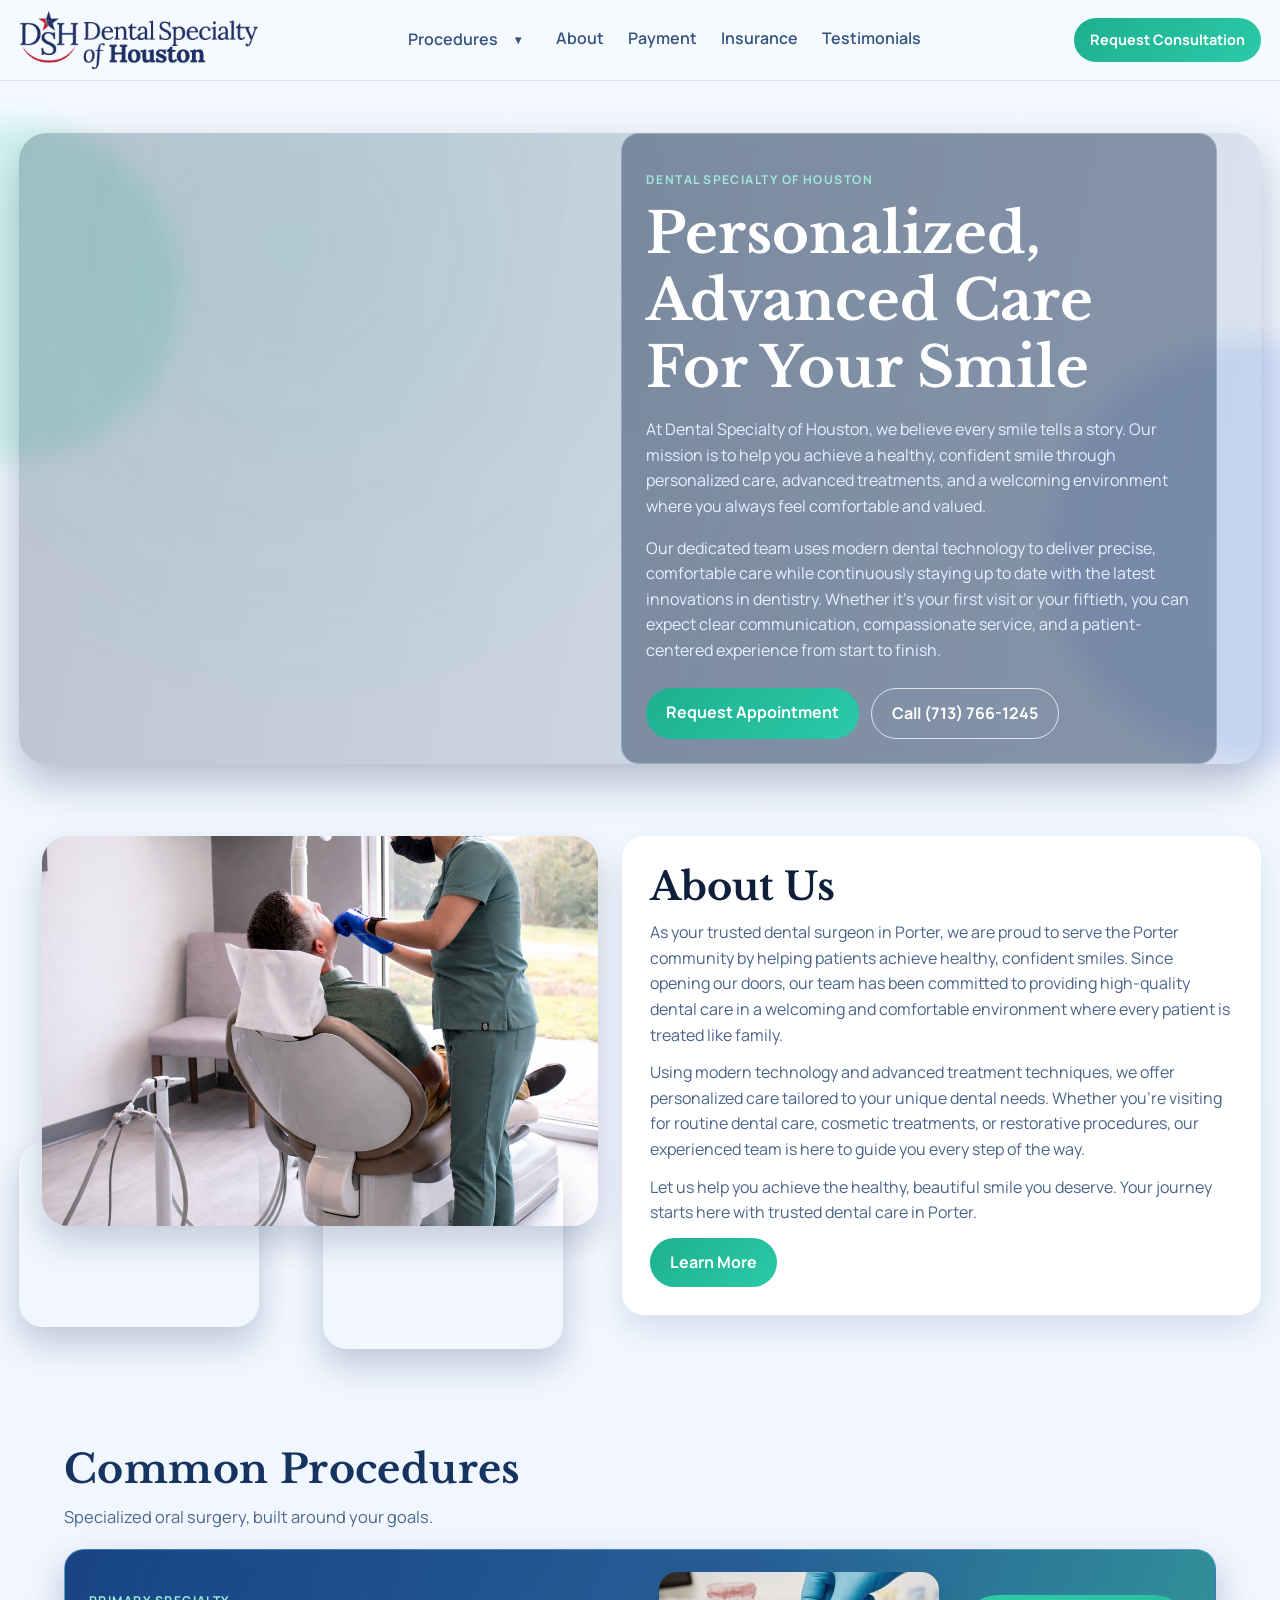
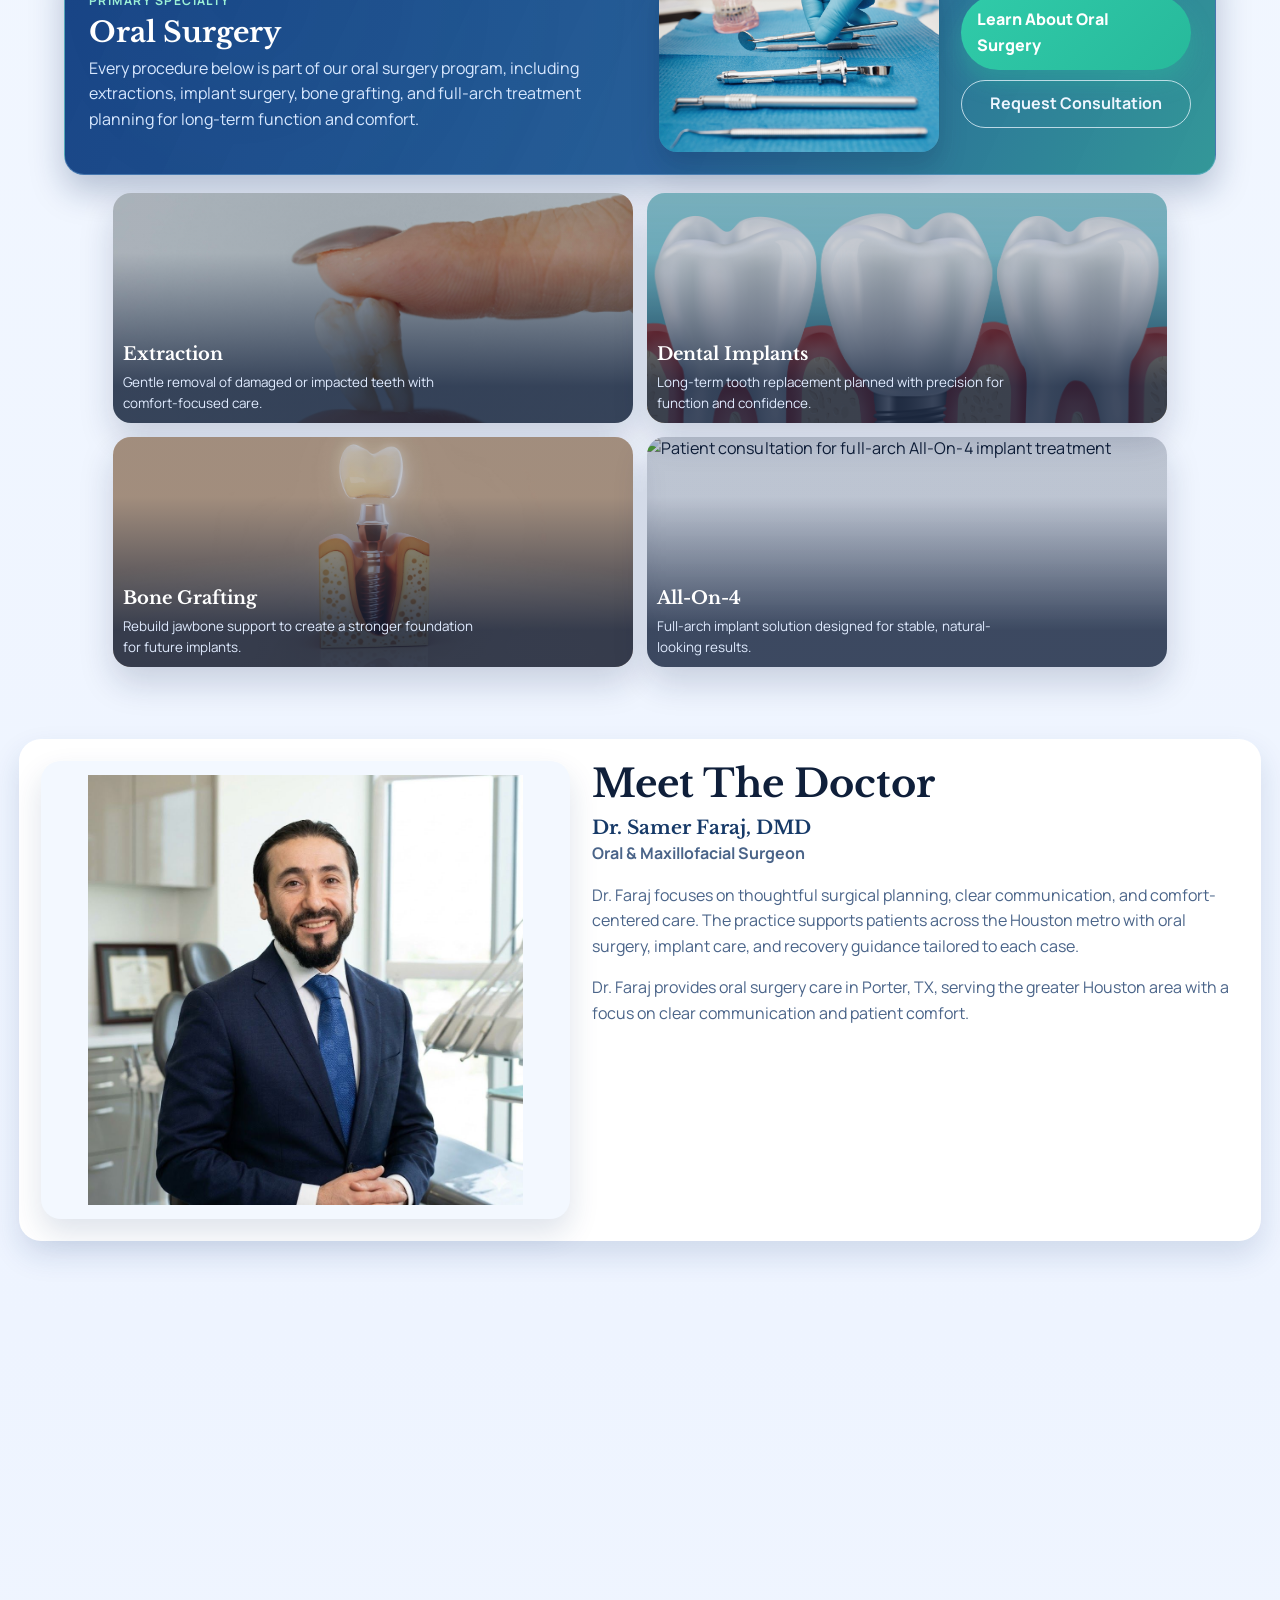
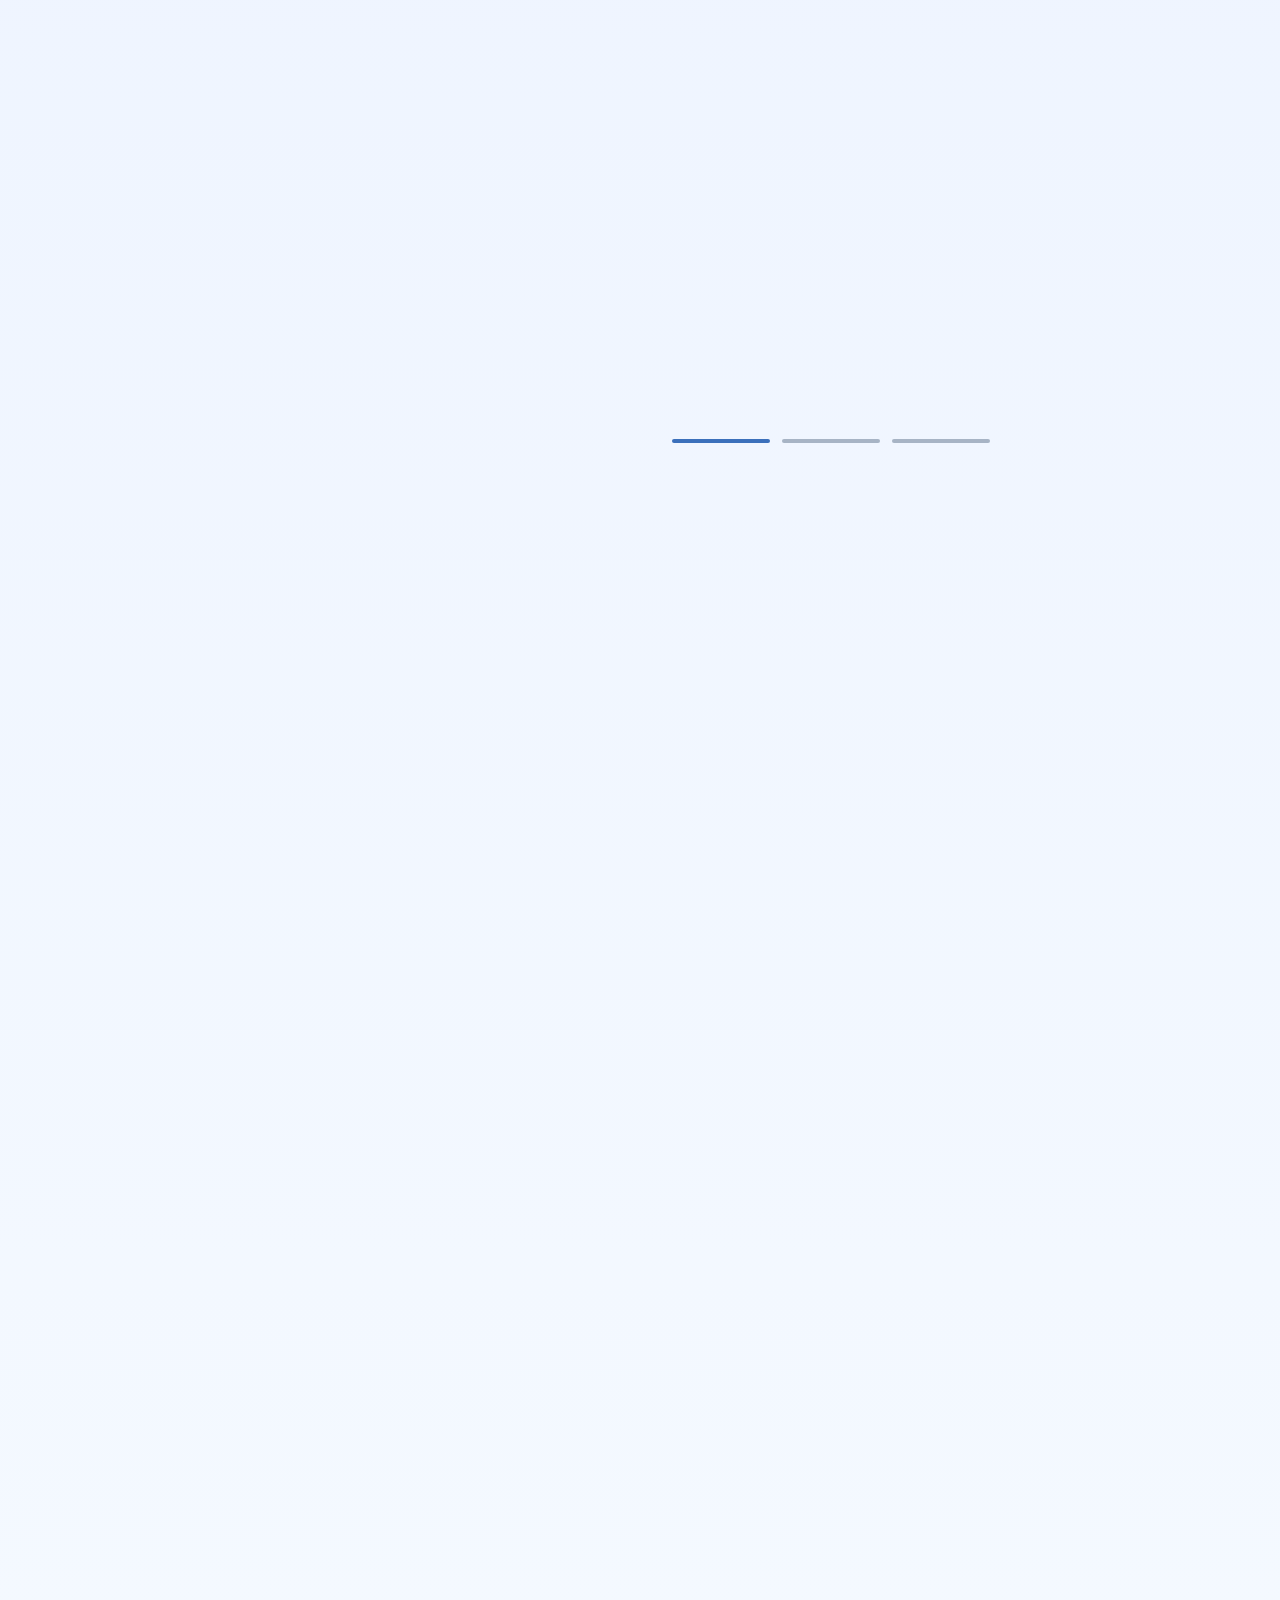
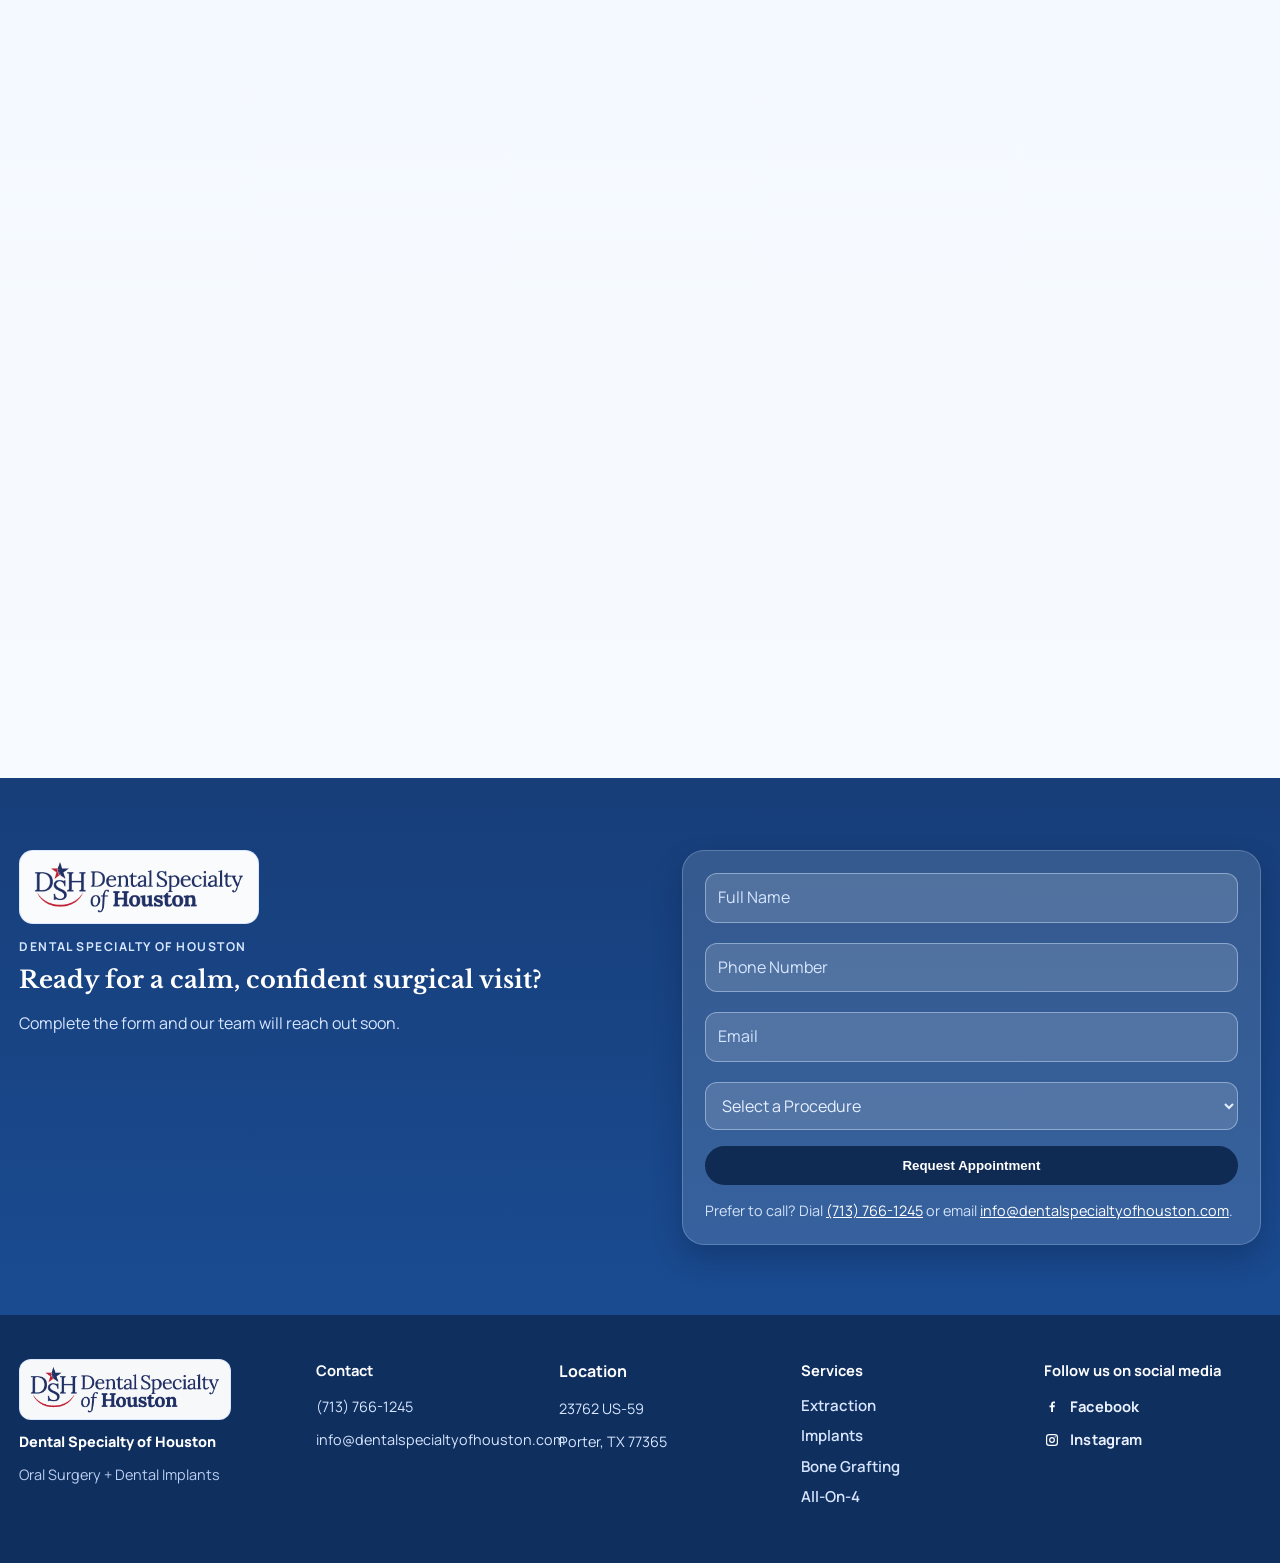
==== commit 6e28e7de: "new" ====
--- a/index.html
+++ b/index.html
@@ -407,7 +407,7 @@
             </div>
             <p class="footer-brand">Dental Specialty of Houston</p>
             <p class="footer-sub">Oral Surgery + Dental Implants</p>
-          </div>
+      </div>
           <div>
             <h4>Contact</h4>
             <p><a href="tel:+17137661245">(713) 766-1245</a></p>
@@ -427,8 +427,20 @@
     <a class="footer-link-pill" href="all-on-4.html">All-On-4</a>
   </div>
 </div>
-        </div>
-      </footer>
+      <div>
+        <h4>Follow us on social media</h4>
+        <div class="footer-socials" aria-label="Social media links">
+          <a class="footer-social-link" href="https://www.facebook.com/DentalSpecialtyHouston" target="_blank" rel="noopener noreferrer" aria-label="Facebook">
+            <svg viewBox="0 0 24 24" aria-hidden="true"><path d="M13.5 21v-7.2h2.4l.4-2.8h-2.8V9.2c0-.8.2-1.3 1.4-1.3h1.5V5.4c-.3 0-1.1-.1-2.1-.1-2.1 0-3.6 1.3-3.6 3.7v2.1H8.2v2.8h2.5V21h2.8Z"/></svg>
+            <span>Facebook</span>
+          </a>
+          <a class="footer-social-link" href="https://www.instagram.com/dentalspecialty_houston/" target="_blank" rel="noopener noreferrer" aria-label="Instagram">
+            <svg viewBox="0 0 24 24" aria-hidden="true"><path d="M7.8 3h8.4A4.8 4.8 0 0 1 21 7.8v8.4A4.8 4.8 0 0 1 16.2 21H7.8A4.8 4.8 0 0 1 3 16.2V7.8A4.8 4.8 0 0 1 7.8 3Zm0 1.8A3 3 0 0 0 4.8 7.8v8.4a3 3 0 0 0 3 3h8.4a3 3 0 0 0 3-3V7.8a3 3 0 0 0-3-3H7.8Zm8.9 1.4a1.1 1.1 0 1 1 0 2.2 1.1 1.1 0 0 1 0-2.2ZM12 7.6A4.4 4.4 0 1 1 7.6 12 4.4 4.4 0 0 1 12 7.6Zm0 1.8A2.6 2.6 0 1 0 14.6 12 2.6 2.6 0 0 0 12 9.4Z"/></svg>
+            <span>Instagram</span>
+          </a>
+        </div>
+      </div>    </div>
+  </footer>
     </section>
   </main>
 
@@ -466,3 +478,9 @@
 
 
 
+
+
+
+
+
+
--- a/styles.css
+++ b/styles.css
@@ -4730,3 +4730,197 @@
     height: 220px !important;
   }
 }
+
+/* Footer social links */
+.footer-socials {
+  display: flex;
+  align-items: center;
+  gap: 10px;
+  margin-top: 14px;
+}
+
+.footer-social-link {
+  width: 38px;
+  height: 38px;
+  display: inline-flex;
+  align-items: center;
+  justify-content: center;
+  border-radius: 999px;
+  border: 1px solid rgba(175, 201, 240, 0.24);
+  background: rgba(255, 255, 255, 0.06);
+  color: #ffffff !important;
+  box-shadow: 0 10px 18px rgba(6, 17, 38, 0.16);
+  transition: transform 0.2s ease, background 0.2s ease, border-color 0.2s ease, color 0.2s ease;
+}
+
+.footer-social-link svg {
+  width: 18px;
+  height: 18px;
+  fill: currentColor;
+}
+
+.footer-social-link:hover {
+  transform: translateY(-2px) !important;
+  background: rgba(29, 176, 143, 0.18) !important;
+  border-color: rgba(125, 225, 202, 0.48) !important;
+  color: #9df1da !important;
+}
+
+@media (max-width: 700px) {
+  .footer-socials {
+    margin-top: 12px;
+  }
+
+  .footer-social-link {
+    width: 36px;
+    height: 36px;
+  }
+}
+
+/* Footer socials redesign */
+.footer-socials {
+  display: inline-flex !important;
+  flex-direction: column !important;
+  align-items: flex-start !important;
+  gap: 8px !important;
+  margin-top: 14px !important;
+  padding: 10px 12px !important;
+  border-radius: 10px !important;
+  background: rgba(255, 255, 255, 0.06) !important;
+  border: 1px solid rgba(151, 183, 227, 0.28) !important;
+  box-shadow: 0 10px 20px rgba(4, 15, 36, 0.16) !important;
+}
+
+.footer-social-link {
+  width: auto !important;
+  height: auto !important;
+  display: inline-flex !important;
+  align-items: center !important;
+  justify-content: flex-start !important;
+  gap: 10px !important;
+  padding: 0 !important;
+  border: 0 !important;
+  border-radius: 0 !important;
+  background: transparent !important;
+  box-shadow: none !important;
+  color: #f4f8ff !important;
+  text-decoration: none !important;
+  transform: none !important;
+}
+
+.footer-social-link span {
+  font-size: 0.92rem;
+  font-weight: 600;
+  letter-spacing: 0.01em;
+}
+
+.footer-social-link svg {
+  width: 16px !important;
+  height: 16px !important;
+  fill: currentColor;
+  flex-shrink: 0;
+}
+
+.footer-social-link:hover {
+  color: #9df1da !important;
+}
+
+/* Footer socials simplified separate links */
+.footer-socials {
+  display: flex !important;
+  flex-direction: column !important;
+  align-items: flex-start !important;
+  gap: 10px !important;
+  margin-top: 14px !important;
+  padding: 0 !important;
+  border: 0 !important;
+  background: transparent !important;
+  box-shadow: none !important;
+}
+
+.footer-social-link {
+  width: auto !important;
+  height: auto !important;
+  display: inline-flex !important;
+  align-items: center !important;
+  justify-content: flex-start !important;
+  gap: 10px !important;
+  padding: 0 !important;
+  border: 0 !important;
+  border-radius: 0 !important;
+  background: transparent !important;
+  box-shadow: none !important;
+  color: #0b0f18 !important;
+  text-decoration: none !important;
+}
+
+.footer-social-link span {
+  font-size: 0.92rem;
+  font-weight: 700;
+  color: #eaf2ff;
+}
+
+.footer-social-link svg {
+  width: 16px !important;
+  height: 16px !important;
+  color: #0b0f18 !important;
+  fill: currentColor !important;
+}
+
+.footer-social-link:hover {
+  color: #ffffff !important;
+}
+
+.footer-social-link:hover span {
+  color: #9df1da !important;
+}
+
+.footer-social-link:hover svg {
+  color: #9df1da !important;
+}
+
+/* Footer social icon visibility boost */
+.footer-social-link svg {
+  color: #ffffff !important;
+  fill: currentColor !important;
+}
+
+.footer-social-link:hover svg {
+  color: #9df1da !important;
+}
+
+/* Footer social column alignment */
+.site-footer-standard .footer-grid,
+.site-footer-merged .footer-grid {
+  grid-template-columns: minmax(220px, 1.25fr) repeat(4, minmax(140px, 1fr)) !important;
+  align-items: start !important;
+}
+
+.footer-socials {
+  margin-top: 6px !important;
+}
+
+.footer-social-link span {
+  color: #eaf2ff !important;
+}
+
+@media (max-width: 1180px) {
+  .site-footer-standard .footer-grid,
+  .site-footer-merged .footer-grid {
+    grid-template-columns: repeat(3, minmax(0, 1fr)) !important;
+  }
+}
+
+@media (max-width: 820px) {
+  .site-footer-standard .footer-grid,
+  .site-footer-merged .footer-grid {
+    grid-template-columns: repeat(2, minmax(0, 1fr)) !important;
+  }
+}
+
+@media (max-width: 700px) {
+  .site-footer-standard .footer-grid,
+  .site-footer-merged .footer-grid {
+    grid-template-columns: 1fr !important;
+  }
+}
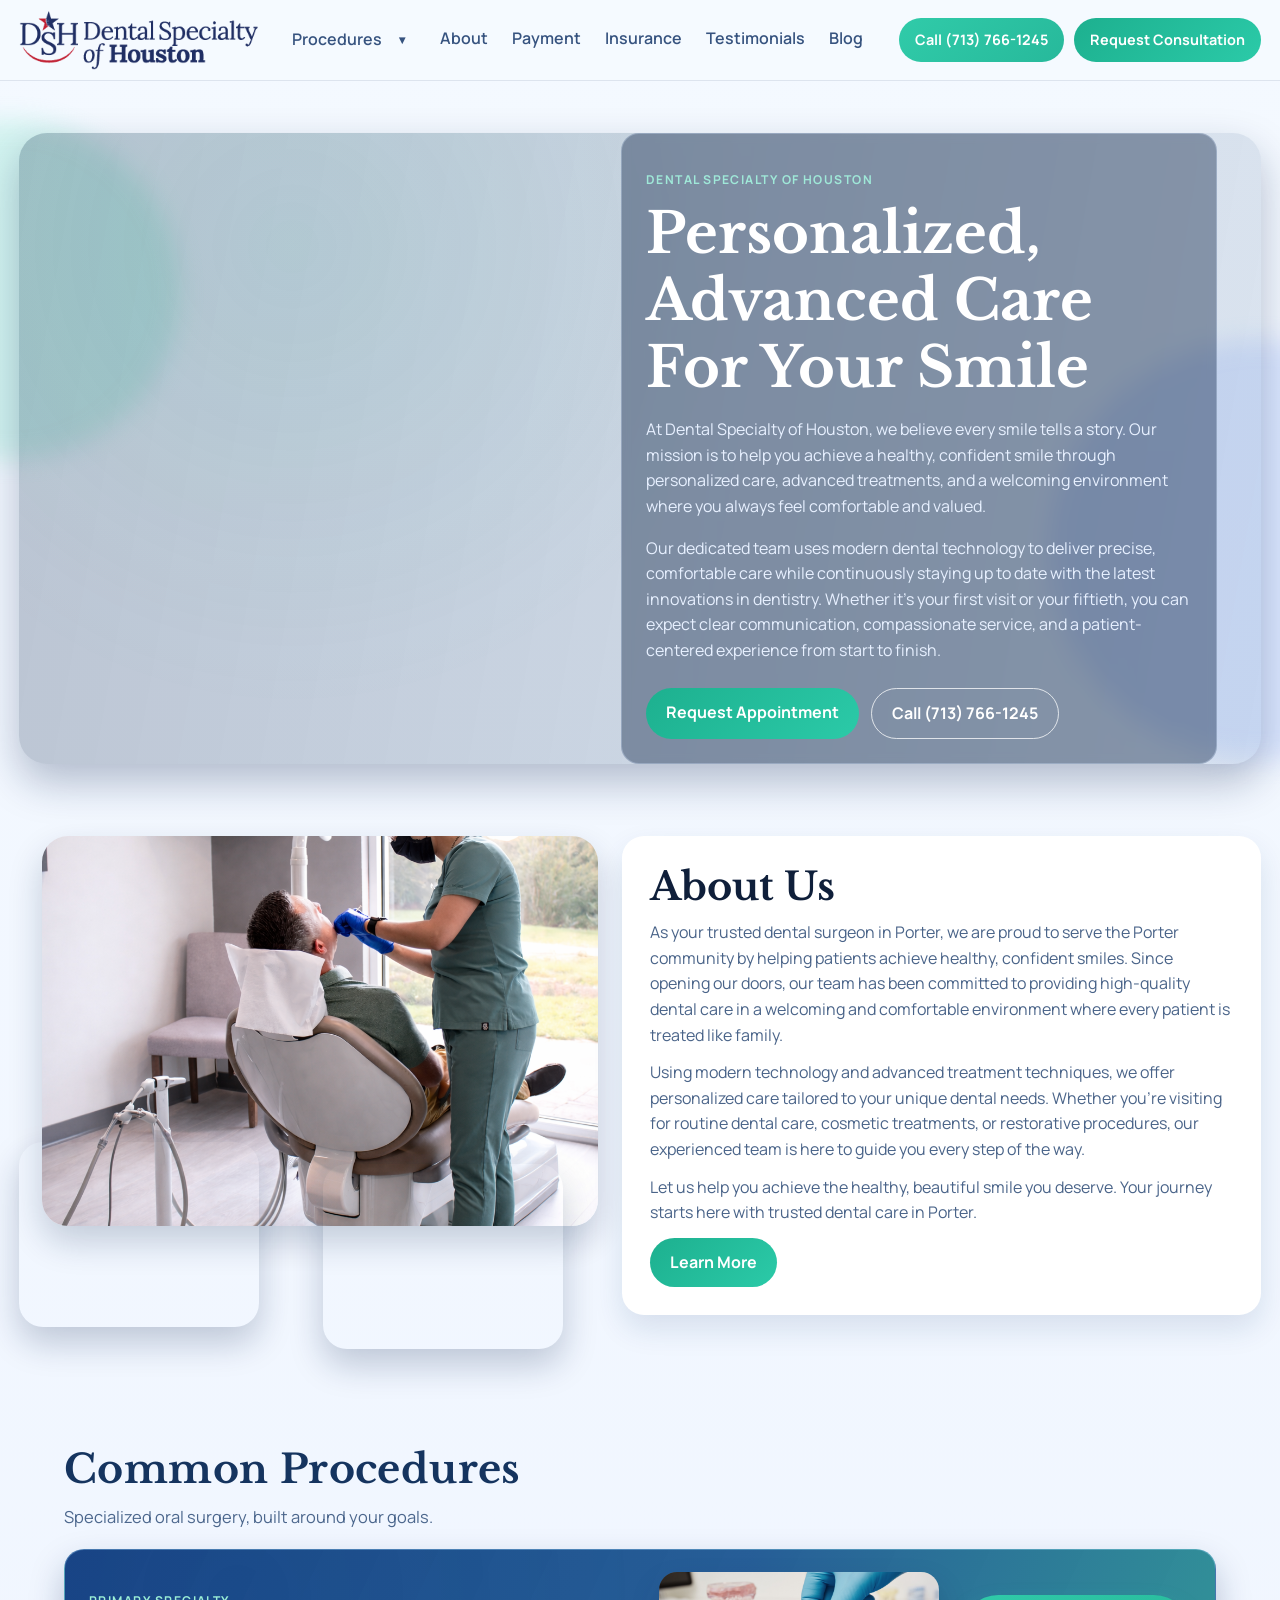
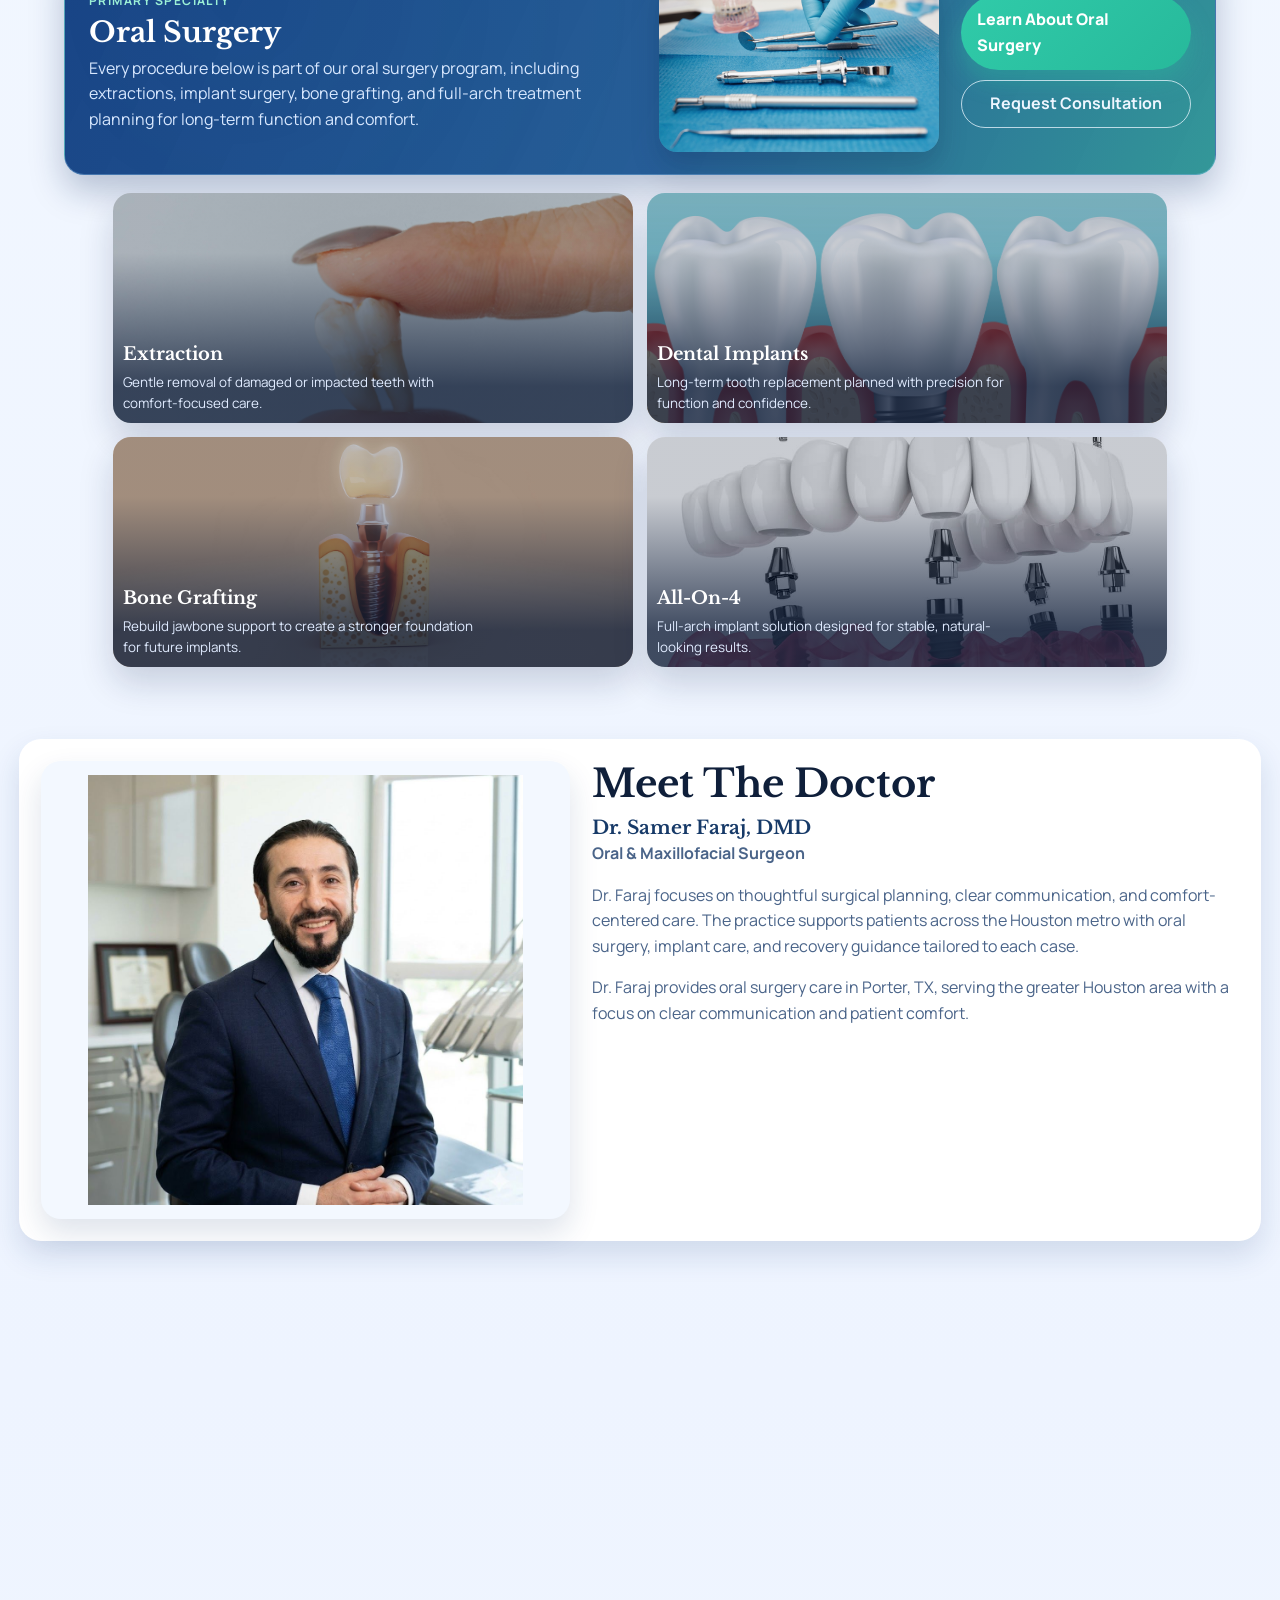
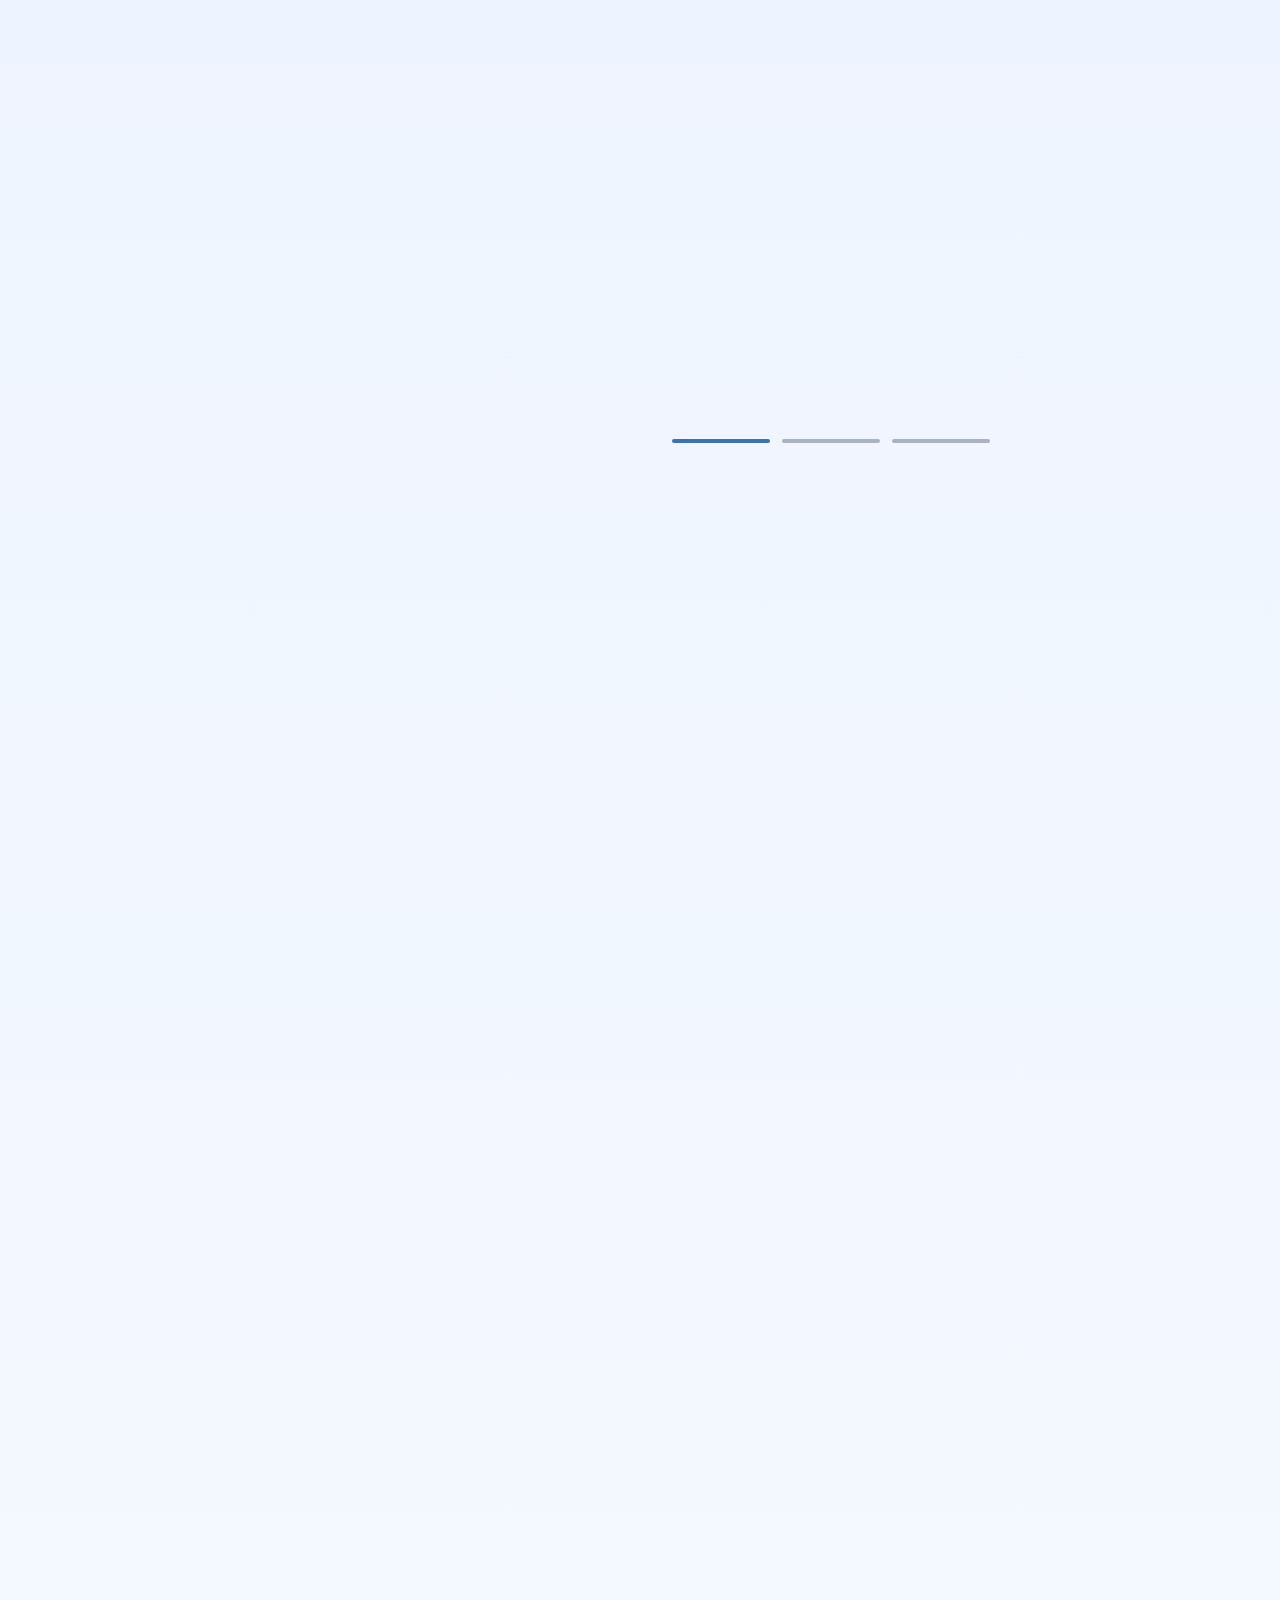
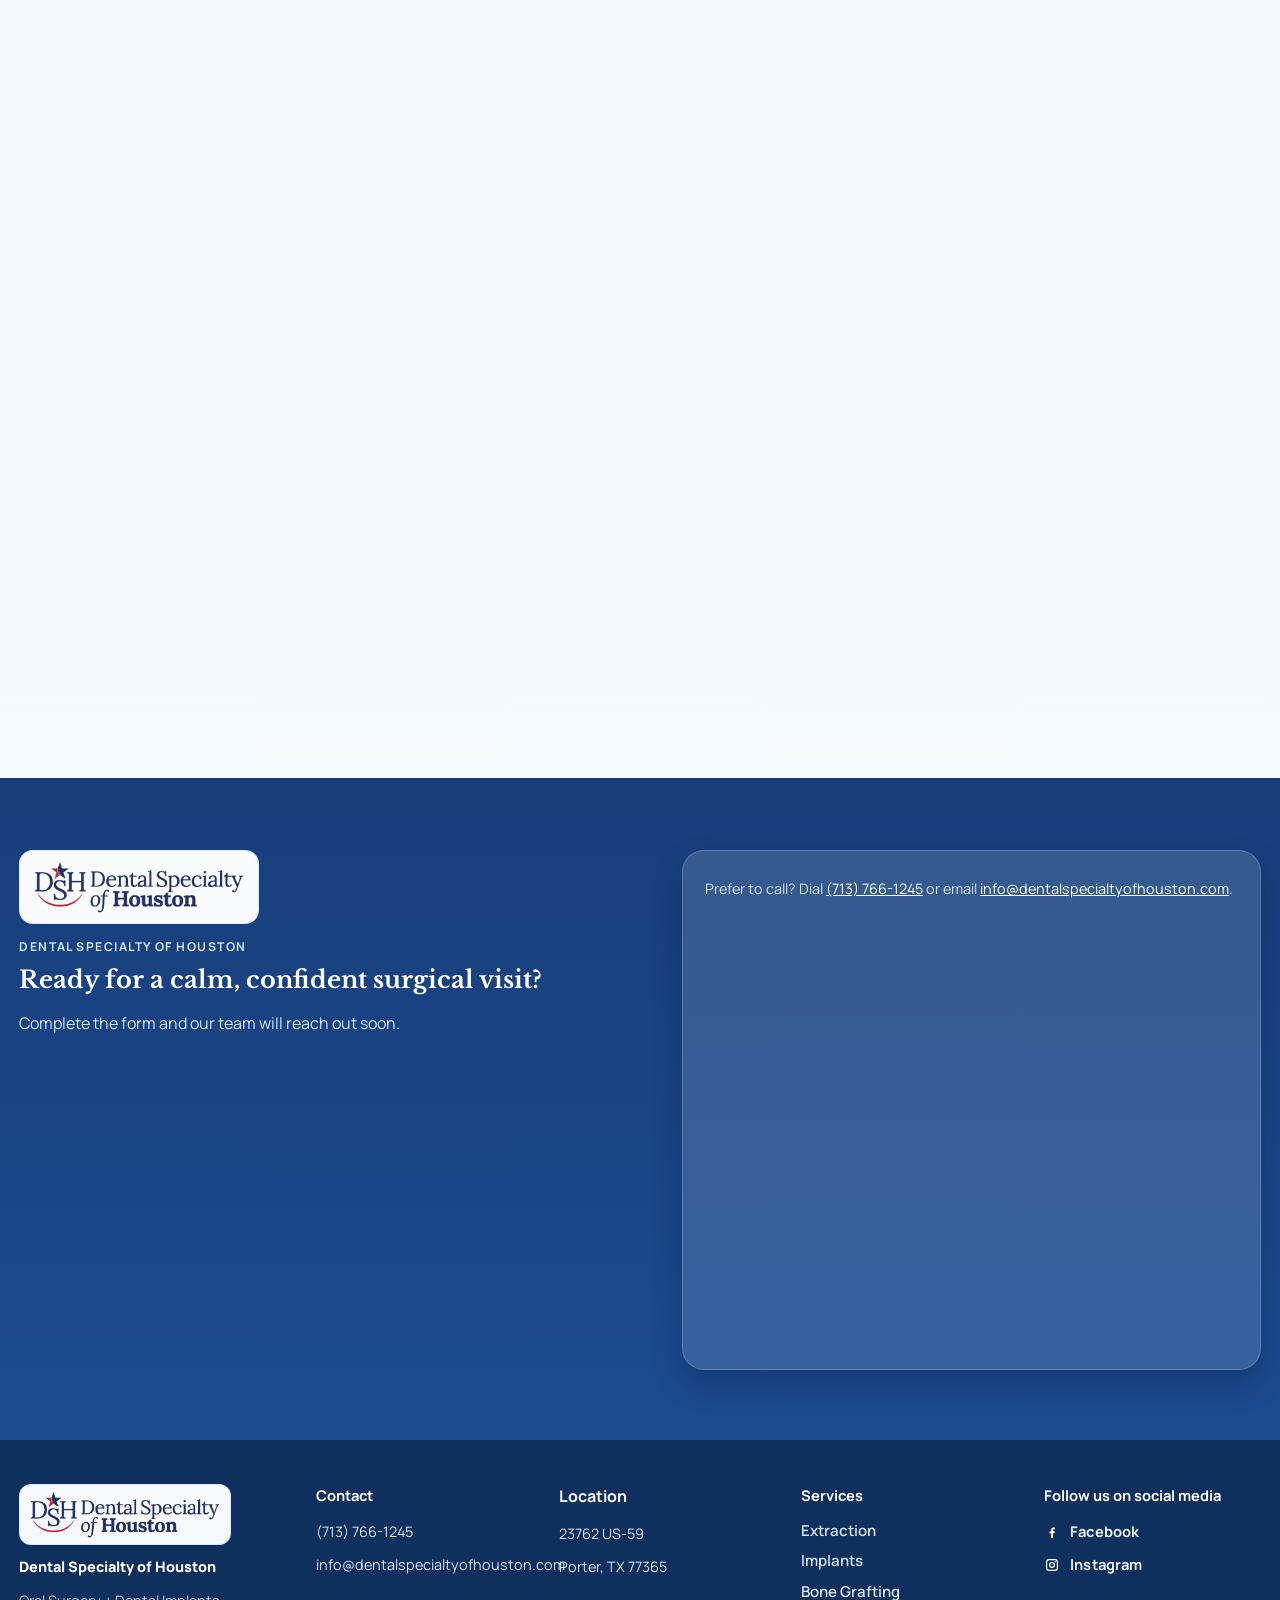
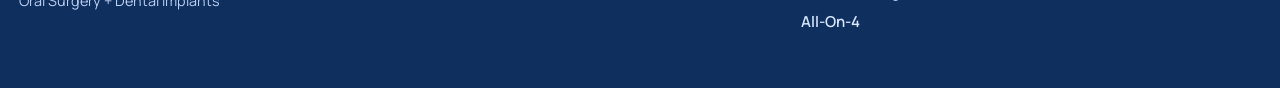
==== commit 4e09720e: "new" ====
--- a/index.html
+++ b/index.html
@@ -40,8 +40,12 @@
         <a href="payment.html">Payment</a>
         <a href="insurances.html">Insurance</a>
         <a href="testimonials.html">Testimonials</a>
+        <a href="blog.html">Blog</a>
       </nav>
-      <a class="btn btn-sm" href="contact.html">Request Consultation</a>
+      <div class="header-action-group">
+        <a class="btn btn-sm header-call-btn" href="tel:+17137661245">Call (713) 766-1245</a>
+        <a class="btn btn-sm" href="contact.html">Request Consultation</a>
+      </div>
     </div>
   </header>
 
@@ -131,7 +135,7 @@
           </a>
 
           <a class="procedure-tile reveal" href="all-on-4.html" aria-label="Learn more about All-On-4">
-            <img src="https://images.unsplash.com/photo-1629909615184-74f495363b67?auto=format&fit=crop&w=1400&q=80" alt="Patient consultation for full-arch All-On-4 implant treatment" />
+            <img src="assets/all on 4.jpg" alt="All-on-4 full arch implant treatment illustration" />
             <span class="procedure-tile-overlay" aria-hidden="true"></span>
             <span class="procedure-tile-content">
               <strong>All-On-4</strong>
@@ -170,6 +174,7 @@
               </svg>
               <span>Google Reviews</span>
             </div>
+            <a class="btn btn-sm reviews-cta" href="https://www.google.com/maps/place/Dental+Specialty+Of+Houston/@30.1014567,-95.2382101,17z/data=!3m1!4b1!4m6!3m5!1s0x86474db0bc15ced3:0xc40bfbf86cdcaf7!8m2!3d30.1014567!4d-95.2382101!16s%2Fg%2F11j0sd1l19?entry=ttu&g_ep=EgoyMDI2MDQyMC4wIKXMDSoASAFQAw%3D%3D" target="_blank" rel="noopener noreferrer">See All Reviews</a>
             <span class="patients-quote-mark" aria-hidden="true">â€œ</span>
           </aside>
 
@@ -382,20 +387,12 @@
             <h2>Ready for a calm, confident surgical visit?</h2>
             <p>Complete the form and our team will reach out soon.</p>
           </div>
-          <form class="appointment-form">
-            <input type="text" name="fullName" placeholder="Full Name" required />
-            <input type="tel" name="phone" placeholder="Phone Number" required />
-            <input type="email" name="email" placeholder="Email" required />
-            <select name="procedure" required>
-              <option value="" selected disabled>Select a Procedure</option>
-              <option>Extraction</option>
-              <option>Dental Implants</option>
-              <option>Bone Grafting</option>
-              <option>All-On-4</option>
-            </select>
-            <button class="btn cta-submit" type="submit">Request Appointment</button>
+          <div class="appointment-form appointment-embed">
+            <!-- form.123formbuilder.com script begins here -->
+            <script type="text/javascript" defer src="https://form.123formbuilder.com/embed/6933649.js" data-role="form" data-default-width="800px" data-custom-vars="hasEmbedFormStyle=1"></script>
+            <!-- form.123formbuilder.com script ends here -->
             <p class="cta-note">Prefer to call? Dial <a href="tel:+17137661245">(713) 766-1245</a> or email <a href="mailto:info@dentalspecialtyofhouston.com">info@dentalspecialtyofhouston.com</a>.</p>
-          </form>
+          </div>
         </div>
       </div>
 
@@ -484,3 +481,7 @@
 
 
 
+
+
+
+
--- a/styles.css
+++ b/styles.css
@@ -1011,6 +1011,24 @@
   gap: 10px;
   box-shadow: 0 14px 30px rgba(5, 18, 42, 0.24);
 }
+
+.appointment-embed {
+  align-content: start;
+  min-height: 520px;
+}
+
+.appointment-embed iframe,
+.appointment-embed > div,
+.appointment-embed form {
+  width: 100% !important;
+  max-width: 100% !important;
+}
+
+.appointment-embed iframe {
+  border-radius: 16px;
+  background: #ffffff;
+}
+
 
 .appointment-form input,
 .appointment-form select {
@@ -4924,3 +4942,243 @@
     grid-template-columns: 1fr !important;
   }
 }
+
+/* Header action updates */
+.header-action-group {
+  display: inline-flex;
+  align-items: center;
+  gap: 10px;
+  flex-shrink: 0;
+}
+
+.header-call-btn {
+  background: linear-gradient(135deg, #30cba9, #27b99b);
+  color: #ffffff;
+}
+
+.header-call-btn:hover {
+  box-shadow: 0 10px 24px rgba(43, 188, 157, 0.3);
+}
+
+/* Reviews CTA */
+.reviews-cta {
+  margin-top: 14px;
+  width: fit-content;
+}
+
+.testimonials-page-head .reviews-cta {
+  margin-top: 16px;
+}
+
+/* Insurance plans refresh */
+.insurance-grid {
+  margin-top: 24px;
+  grid-template-columns: repeat(3, minmax(0, 1fr));
+  gap: 16px;
+}
+
+.insurance-grid li {
+  position: relative;
+  min-height: 92px;
+  display: flex;
+  align-items: center;
+  padding: 18px 18px 18px 52px;
+  border-radius: 18px;
+  background: linear-gradient(180deg, #ffffff 0%, #f4f9ff 100%);
+  border: 1px solid #d7e5f8;
+  box-shadow: 0 14px 28px rgba(17, 48, 95, 0.08);
+  color: #1f456f;
+  font-size: 1rem;
+  font-weight: 700;
+  line-height: 1.45;
+}
+
+.insurance-grid li::before {
+  content: "";
+  position: absolute;
+  left: 18px;
+  top: 50%;
+  width: 20px;
+  height: 20px;
+  transform: translateY(-50%);
+  border-radius: 999px;
+  background: linear-gradient(135deg, #2dc8a7, #2d74b8);
+  box-shadow: 0 8px 18px rgba(40, 127, 182, 0.22);
+}
+
+.insurance-grid li::after {
+  content: "";
+  position: absolute;
+  left: 25px;
+  top: 50%;
+  width: 6px;
+  height: 10px;
+  border-right: 2px solid #ffffff;
+  border-bottom: 2px solid #ffffff;
+  transform: translateY(-62%) rotate(45deg);
+}
+
+@media (max-width: 1080px) {
+  .header-action-group {
+    display: none;
+  }
+
+  .insurance-grid {
+    grid-template-columns: repeat(2, minmax(0, 1fr));
+  }
+}
+
+@media (max-width: 760px) {
+  .insurance-grid {
+    grid-template-columns: 1fr;
+  }
+
+  .insurance-grid li {
+    min-height: 82px;
+    padding: 16px 16px 16px 48px;
+    font-size: 0.96rem;
+  }
+}
+
+/* Header and testimonial CTA polish */
+.header-action-group {
+  margin-left: 12px;
+}
+
+.patients-say-intro {
+  display: flex;
+  flex-direction: column;
+  align-items: flex-start;
+}
+
+.testimonials-page-head {
+  display: grid;
+  justify-items: center;
+}
+
+@media (max-width: 760px) {
+  .header-action-group {
+    display: none;
+  }
+}
+
+/* Blog page */
+.blog-hero-shell {
+  background: linear-gradient(135deg, #ffffff 0%, #eef6ff 54%, #f4fbff 100%);
+  border: 1px solid #d8e6f8;
+  border-radius: 26px;
+  padding: 34px;
+  box-shadow: 0 16px 34px rgba(16, 45, 90, 0.1);
+}
+
+.blog-grid {
+  display: grid;
+  grid-template-columns: repeat(2, minmax(0, 1fr));
+  gap: 22px;
+}
+
+.blog-card {
+  display: grid;
+  grid-template-columns: minmax(220px, 0.88fr) minmax(0, 1.12fr);
+  gap: 18px;
+  align-items: stretch;
+  padding: 18px;
+  border-radius: 22px;
+  border: 1px solid #d8e6f8;
+  background: linear-gradient(180deg, #ffffff 0%, #f7fbff 100%);
+  box-shadow: 0 14px 30px rgba(17, 48, 95, 0.1);
+}
+
+.blog-card-image {
+  border-radius: 18px;
+  overflow: hidden;
+  min-height: 250px;
+  background: #e7f1ff;
+}
+
+.blog-card-image img {
+  width: 100%;
+  height: 100%;
+  object-fit: cover;
+  display: block;
+}
+
+.blog-card-copy {
+  display: grid;
+  align-content: start;
+  gap: 10px;
+}
+
+.blog-card-copy .eyebrow {
+  margin-bottom: 0;
+}
+
+.blog-card-copy h2 {
+  margin: 0;
+  font-size: clamp(1.3rem, 2vw, 1.7rem);
+  color: #14335e;
+}
+
+.blog-card-copy p:not(.eyebrow) {
+  margin: 0;
+  color: #4a6489;
+}
+
+@media (max-width: 1080px) {
+  .blog-grid {
+    grid-template-columns: 1fr;
+  }
+}
+
+@media (max-width: 760px) {
+  .blog-hero-shell {
+    padding: 24px;
+  }
+
+  .blog-card {
+    grid-template-columns: 1fr;
+    padding: 16px;
+  }
+
+  .blog-card-image {
+    min-height: 220px;
+  }
+}
+
+/* Navbar interaction polish */
+.main-nav a,
+.main-nav .dropdown-label,
+.main-nav .dropdown-trigger {
+  transition: color 0.22s ease, transform 0.22s ease, opacity 0.22s ease;
+}
+
+.main-nav a:hover,
+.main-nav .dropdown-label:hover,
+.main-nav .dropdown-trigger:hover {
+  color: #1db08f;
+  transform: translateY(-2px);
+}
+
+.main-nav .nav-dropdown:hover .dropdown-label,
+.main-nav .nav-dropdown:hover .dropdown-trigger {
+  color: #1db08f;
+}
+
+.dropdown-menu a {
+  transition: color 0.2s ease, background 0.2s ease, transform 0.2s ease;
+}
+
+.dropdown-menu a:hover {
+  color: #1db08f;
+  background: rgba(29, 176, 143, 0.08);
+  transform: translateX(4px);
+}
+
+@media (max-width: 760px) {
+  .main-nav a:hover,
+  .main-nav .dropdown-label:hover,
+  .main-nav .dropdown-trigger:hover,
+  .dropdown-menu a:hover {
+    transform: none;
+  }
+}
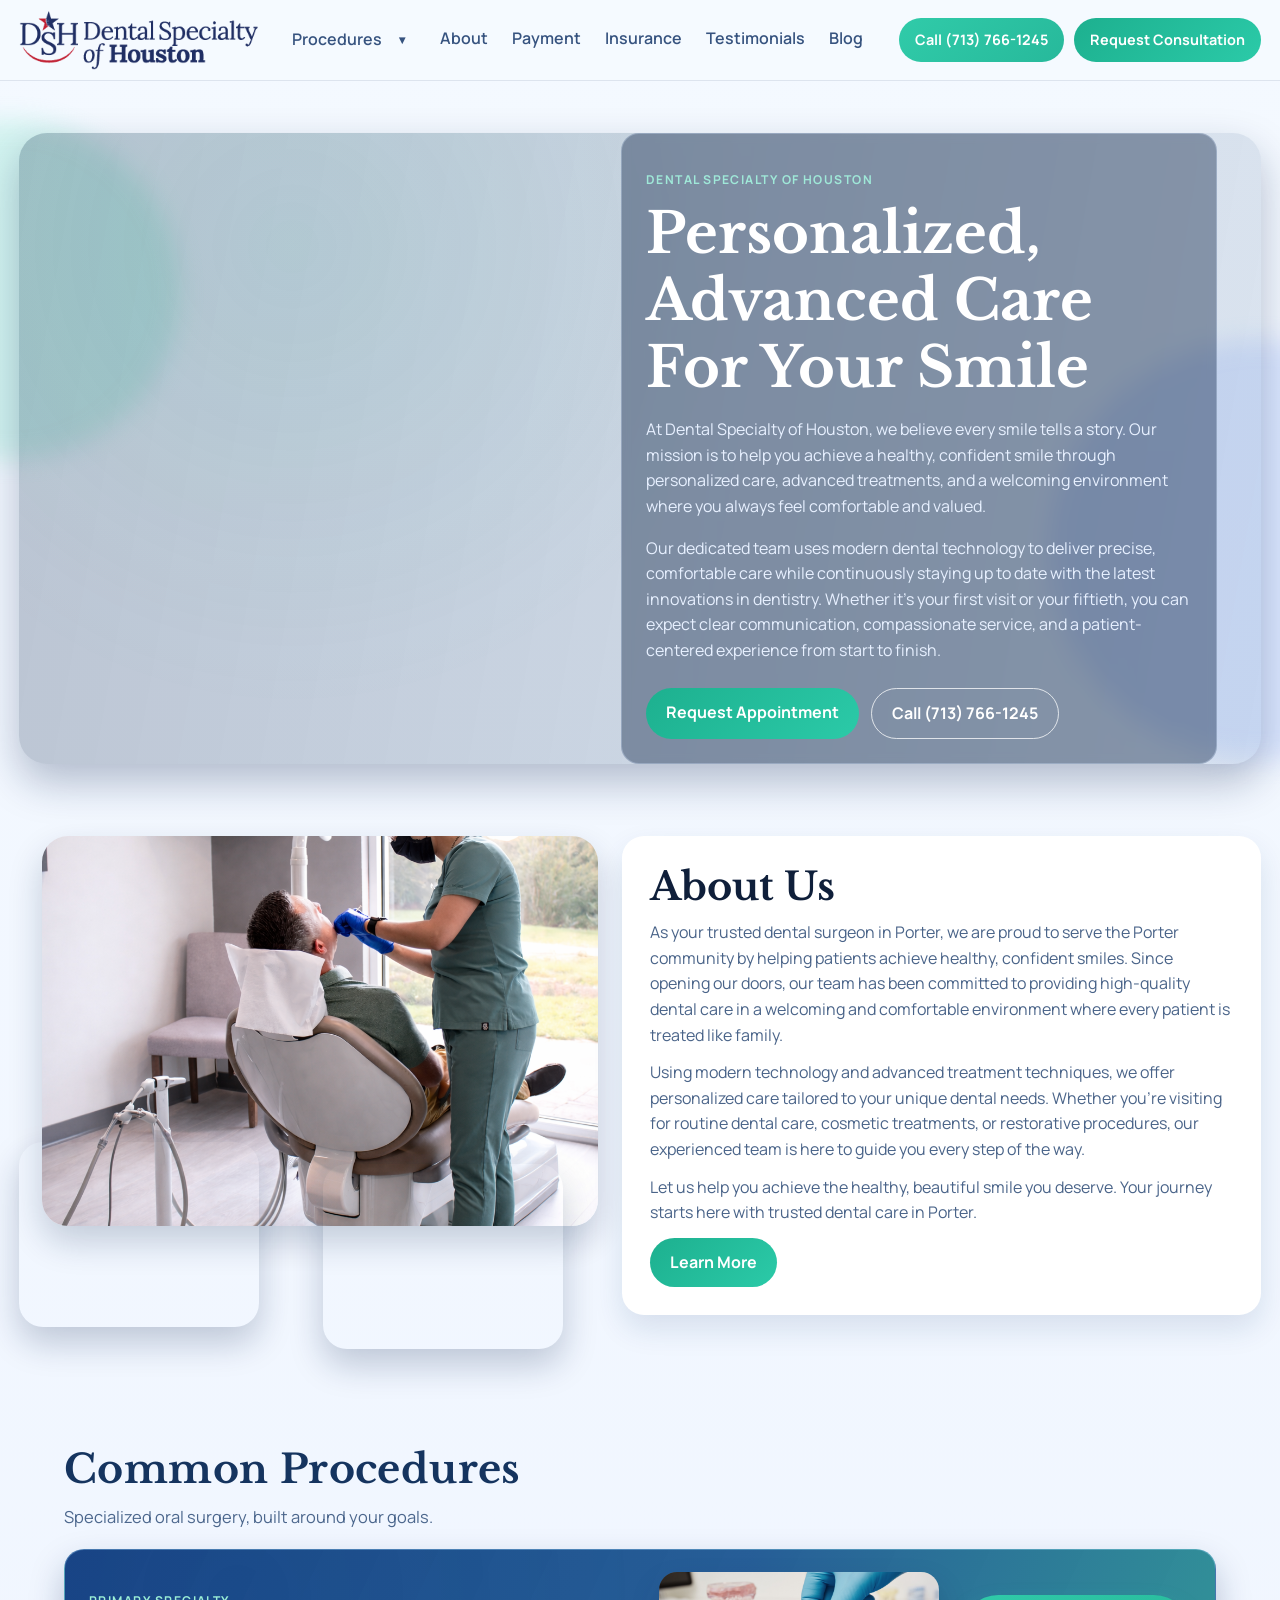
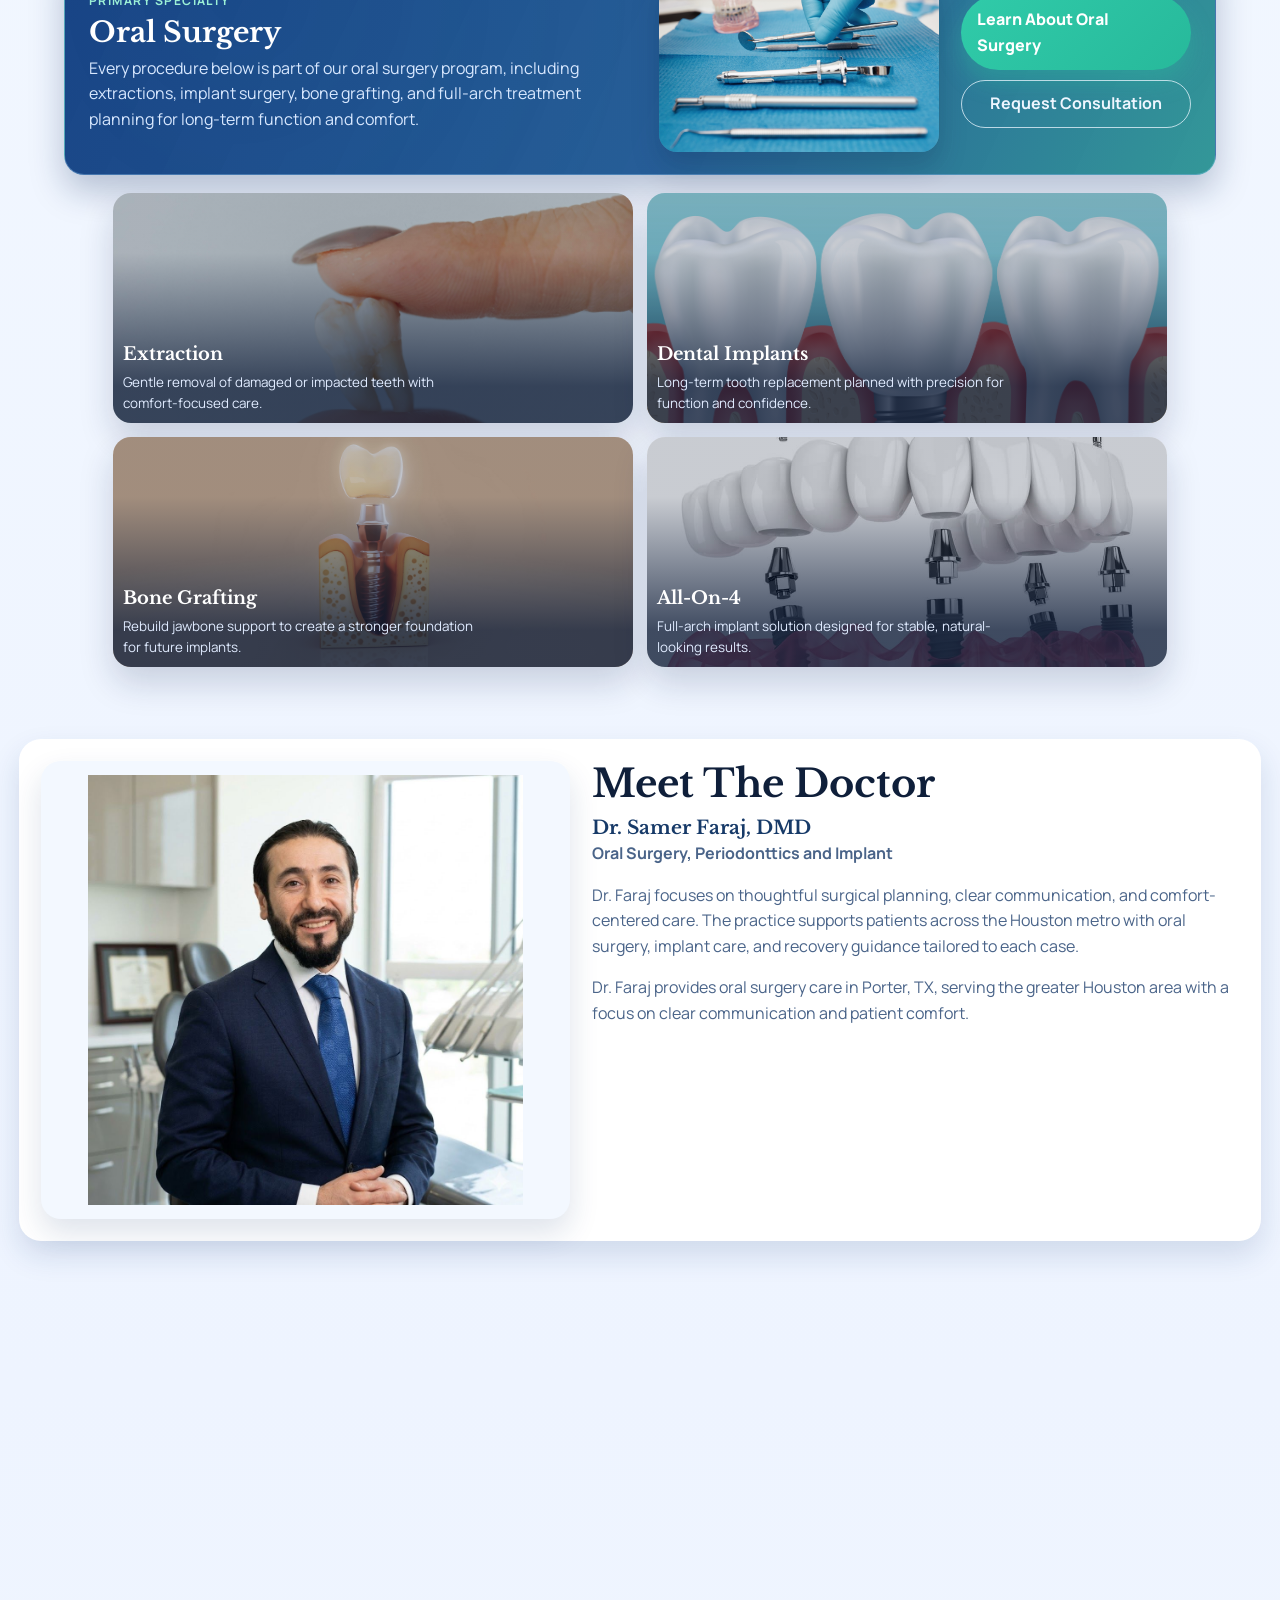
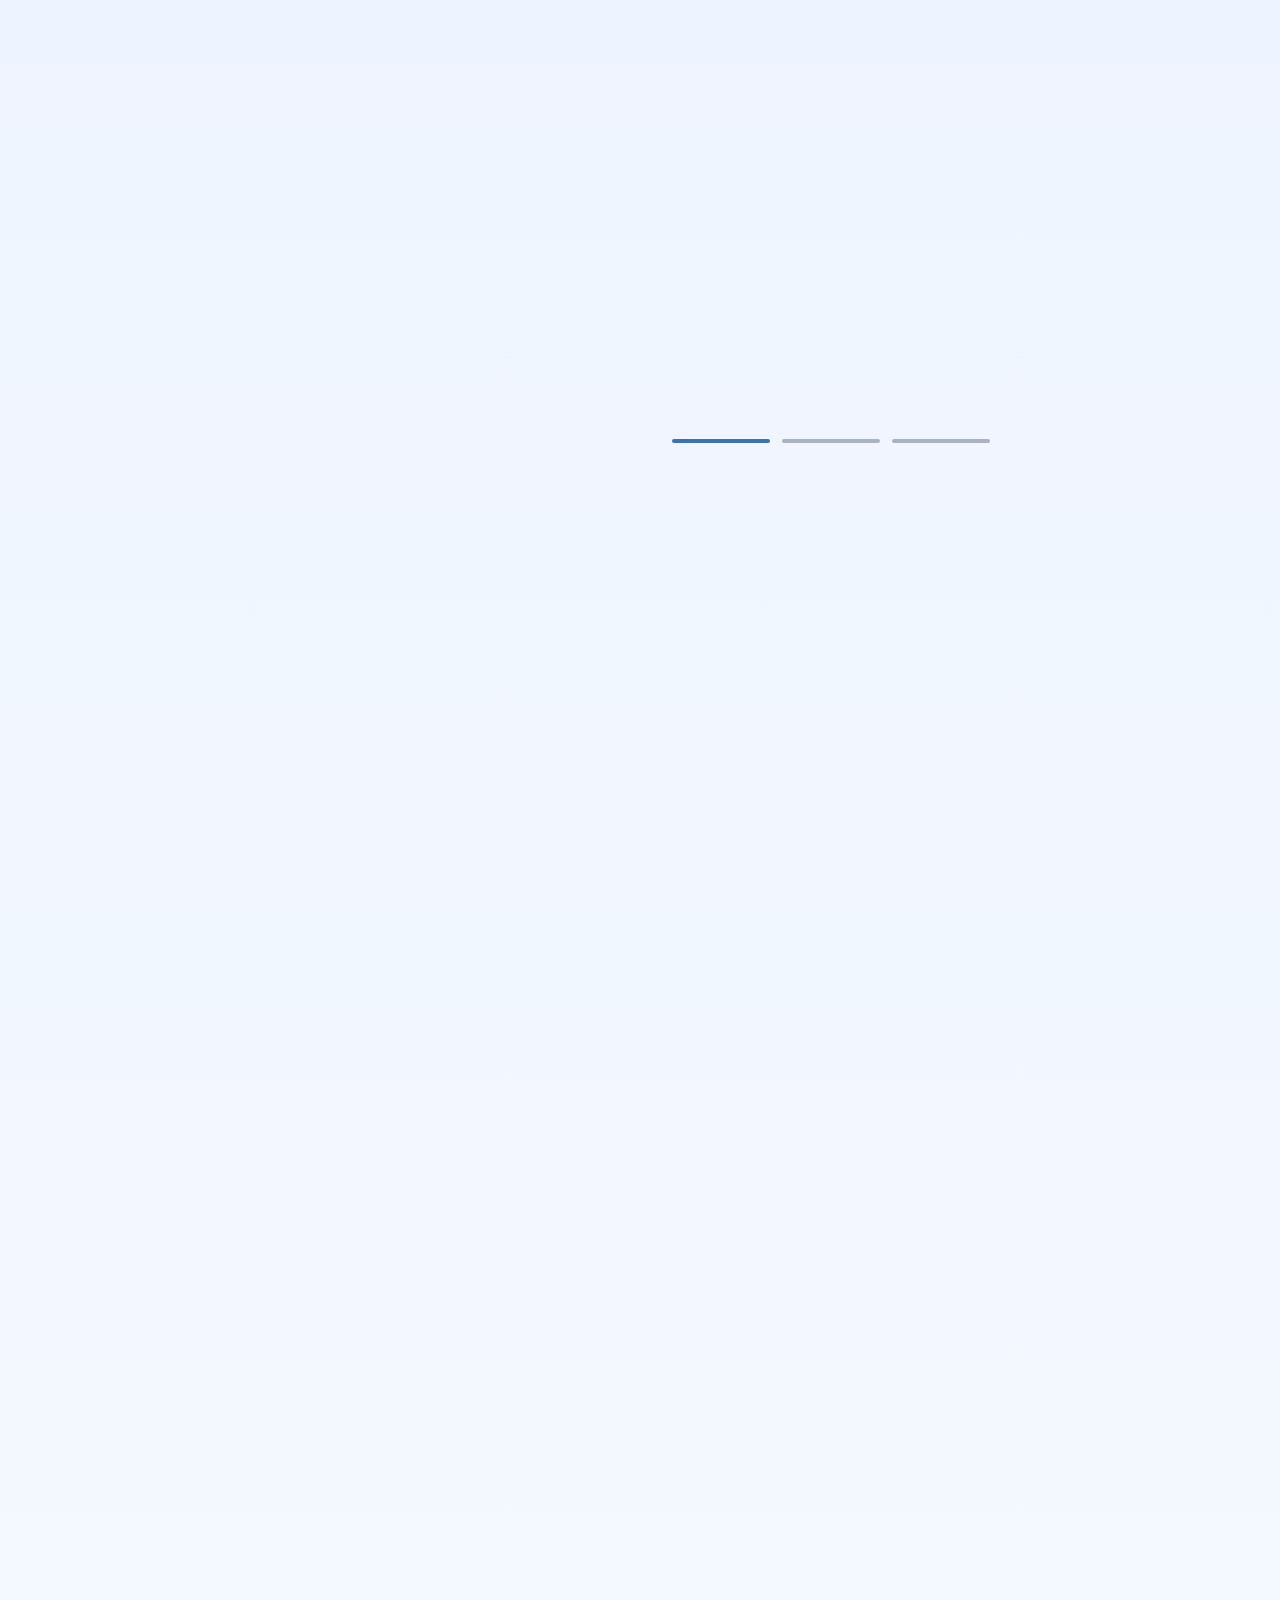
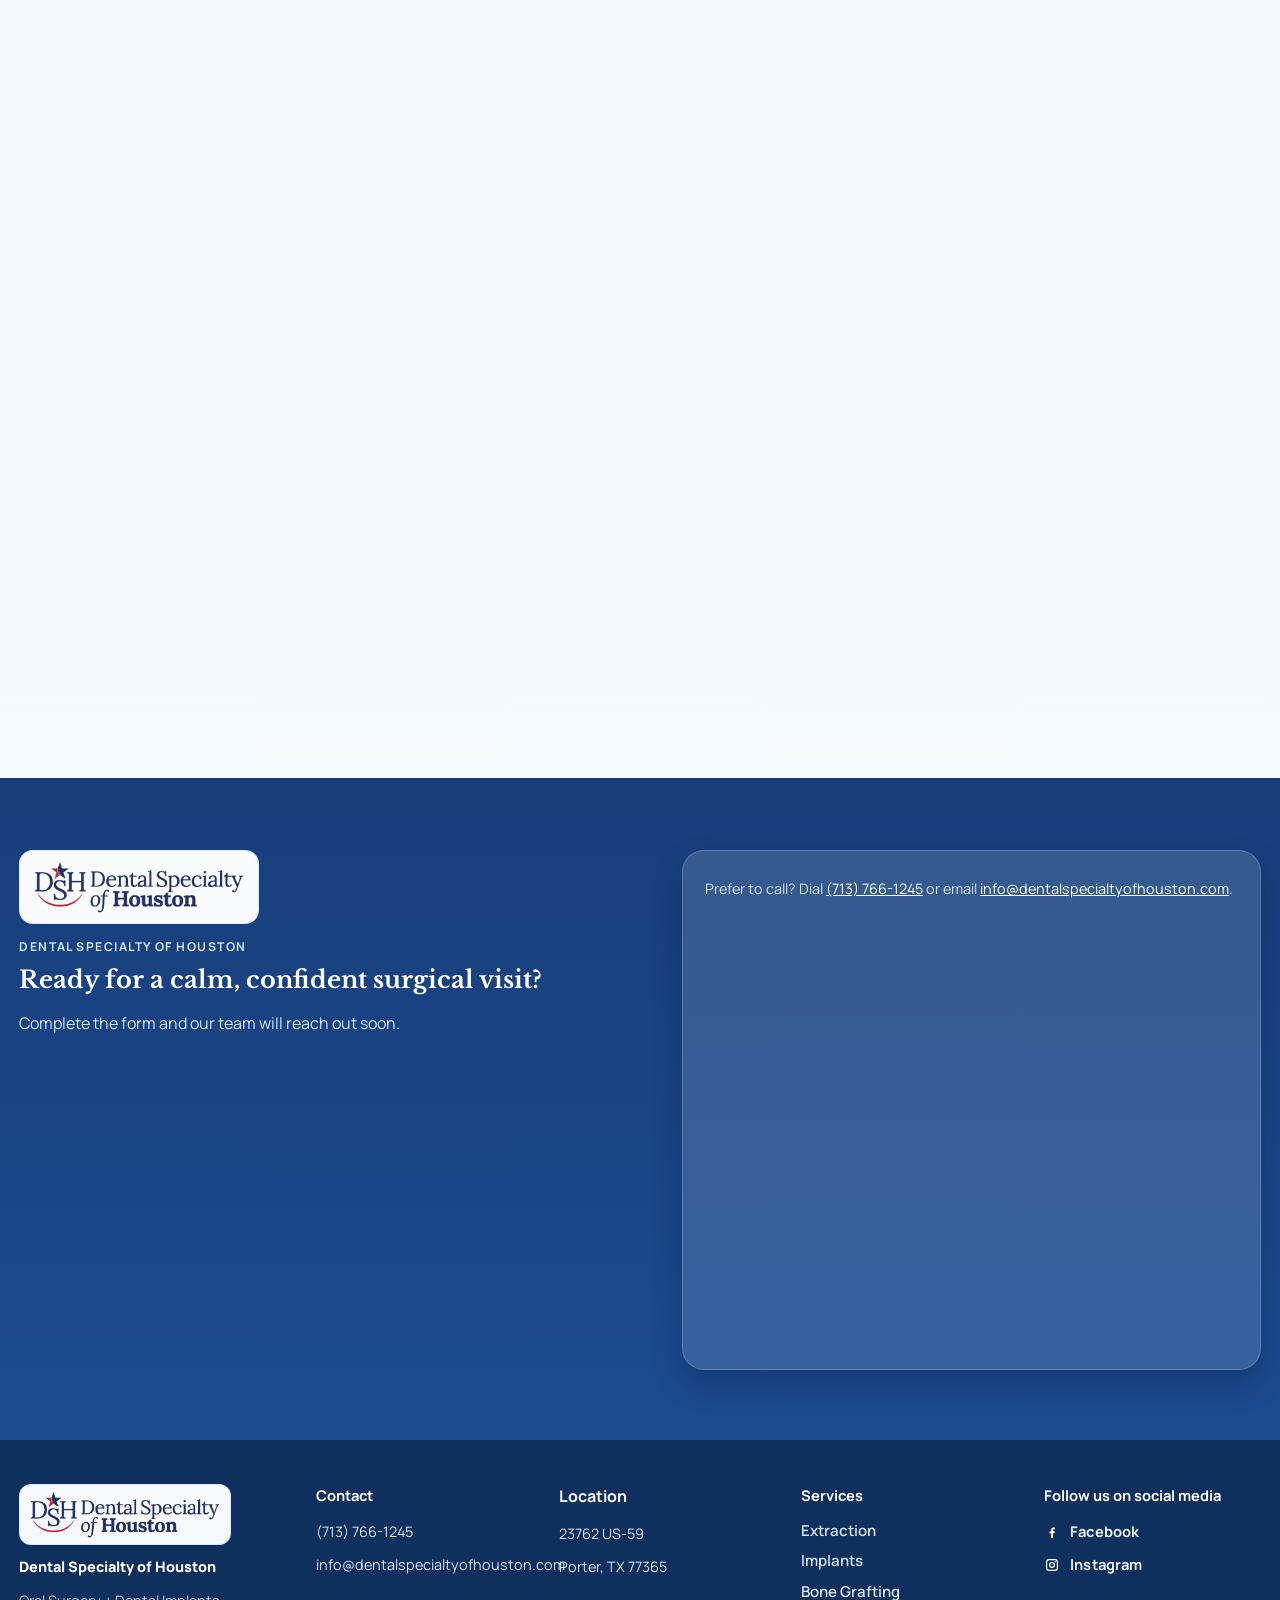
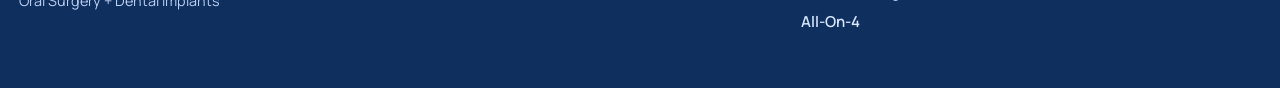
==== commit 6c86d1ab: "new" ====
--- a/index.html
+++ b/index.html
@@ -155,7 +155,7 @@
           <div class="meet-doctor-copy">
             <h2 class="section-title">Meet The Doctor</h2>
             <h3>Dr. Samer Faraj, DMD</h3>
-            <p class="doctor-role">Oral &amp; Maxillofacial Surgeon</p>
+            <p class="doctor-role">Oral Surgery, Periodonttics and Implant</p>
             <p>Dr. Faraj focuses on thoughtful surgical planning, clear communication, and comfort-centered care. The practice supports patients across the Houston metro with oral surgery, implant care, and recovery guidance tailored to each case.</p>
             <p>Dr. Faraj provides oral surgery care in Porter, TX, serving the greater Houston area with a focus on clear communication and patient comfort.</p>
           </div>
@@ -485,3 +485,4 @@
 
 
 
+
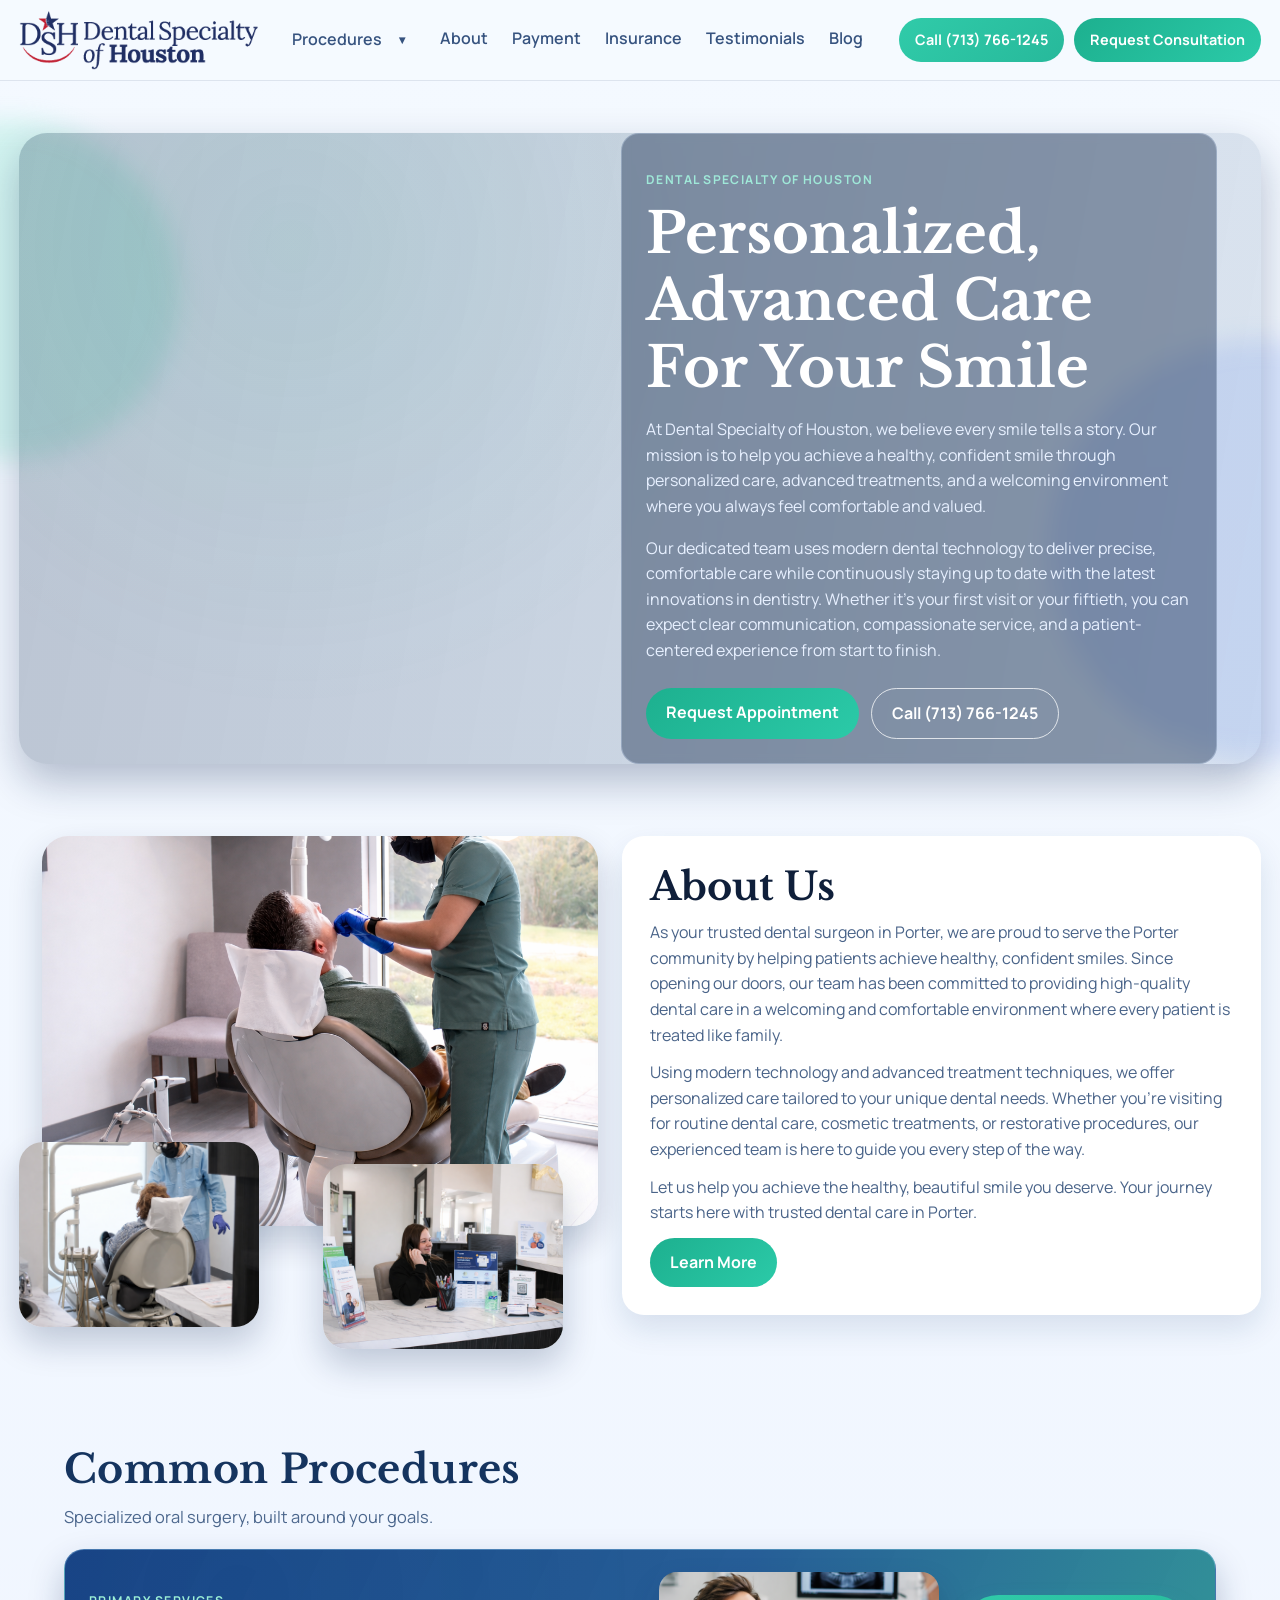
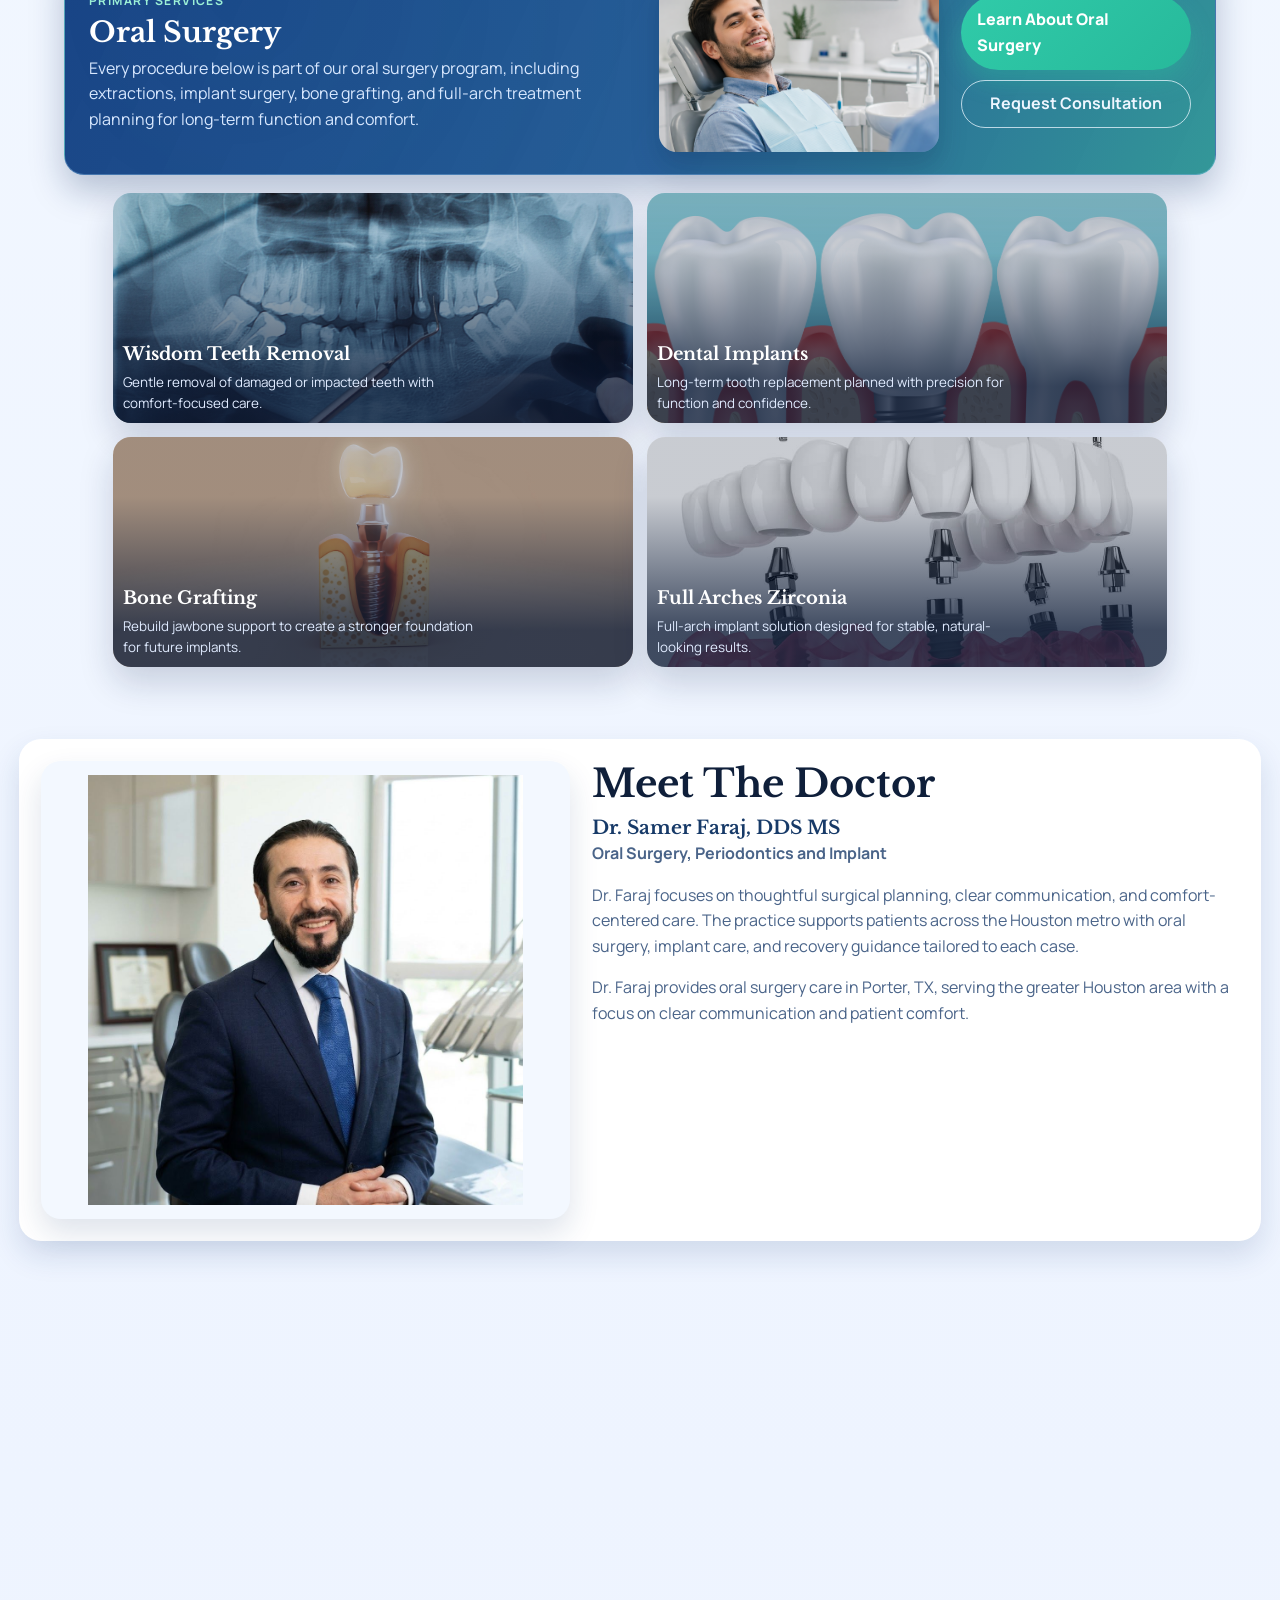
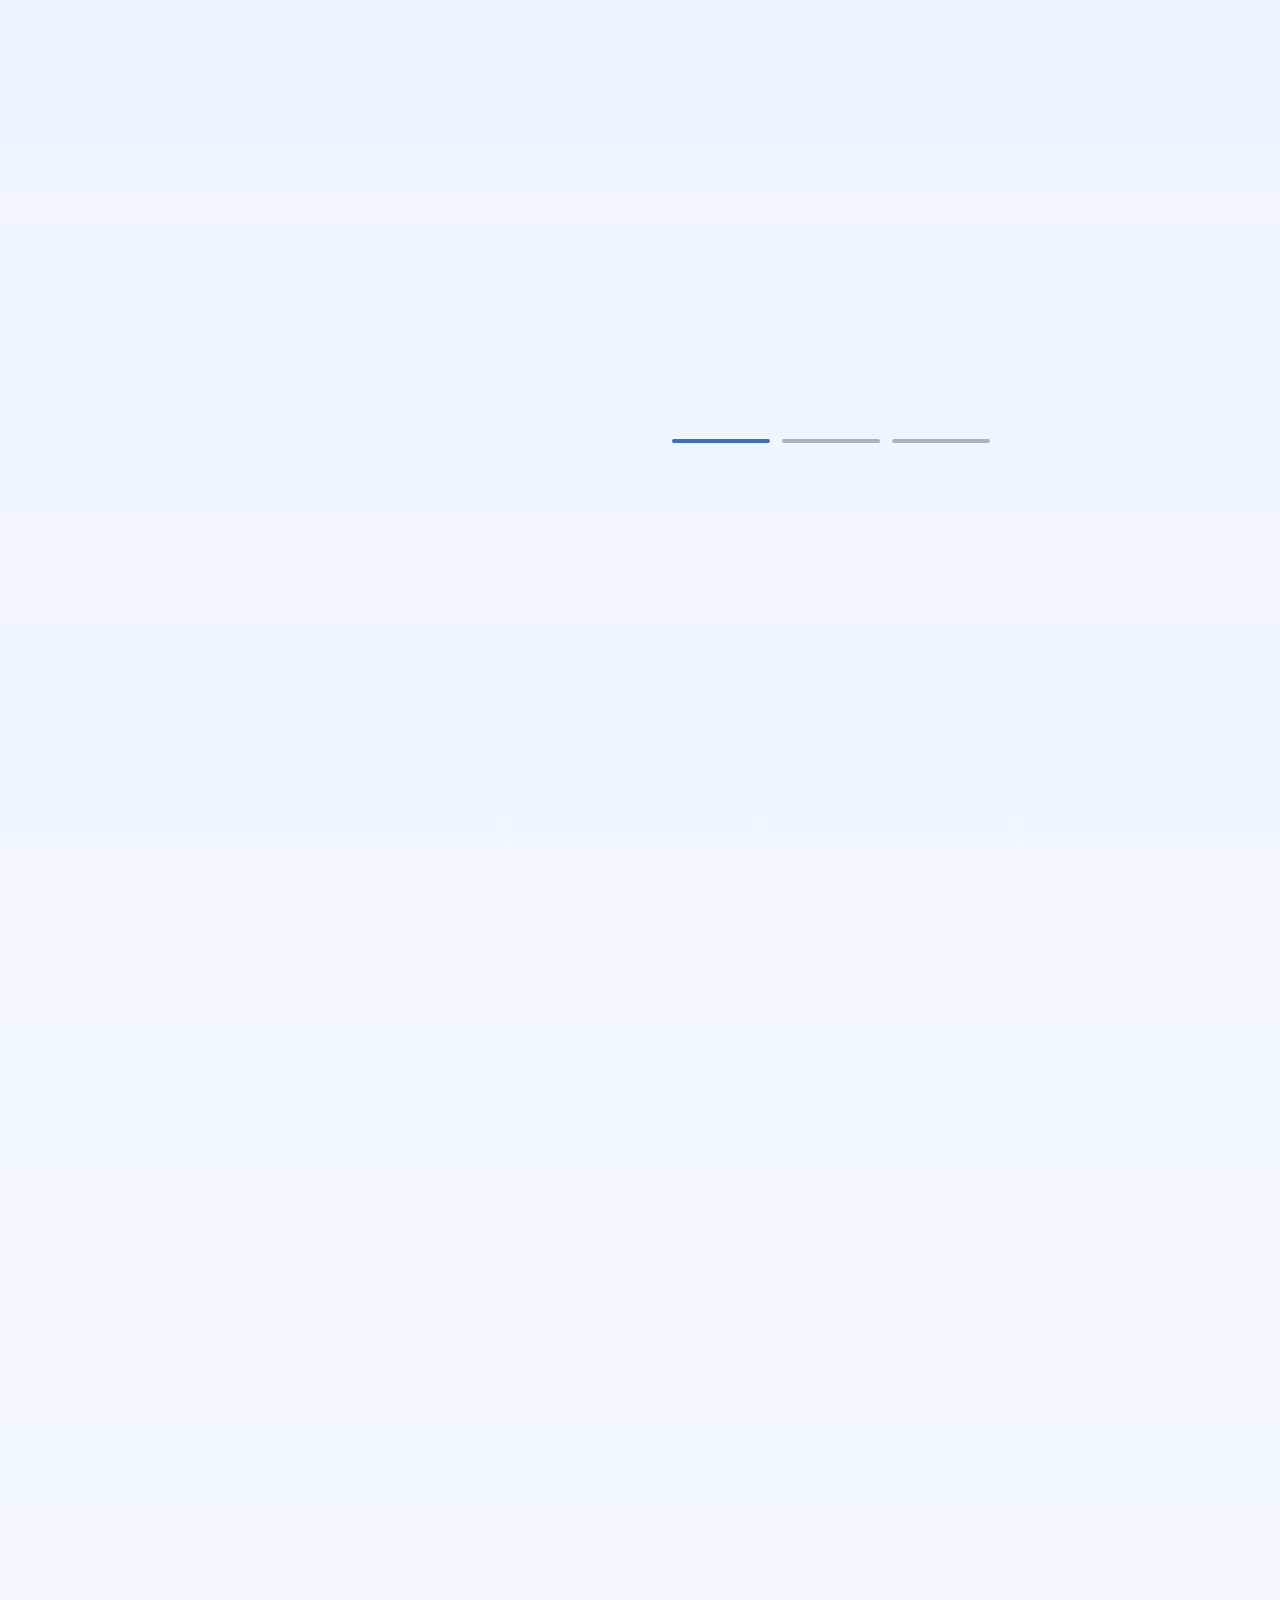
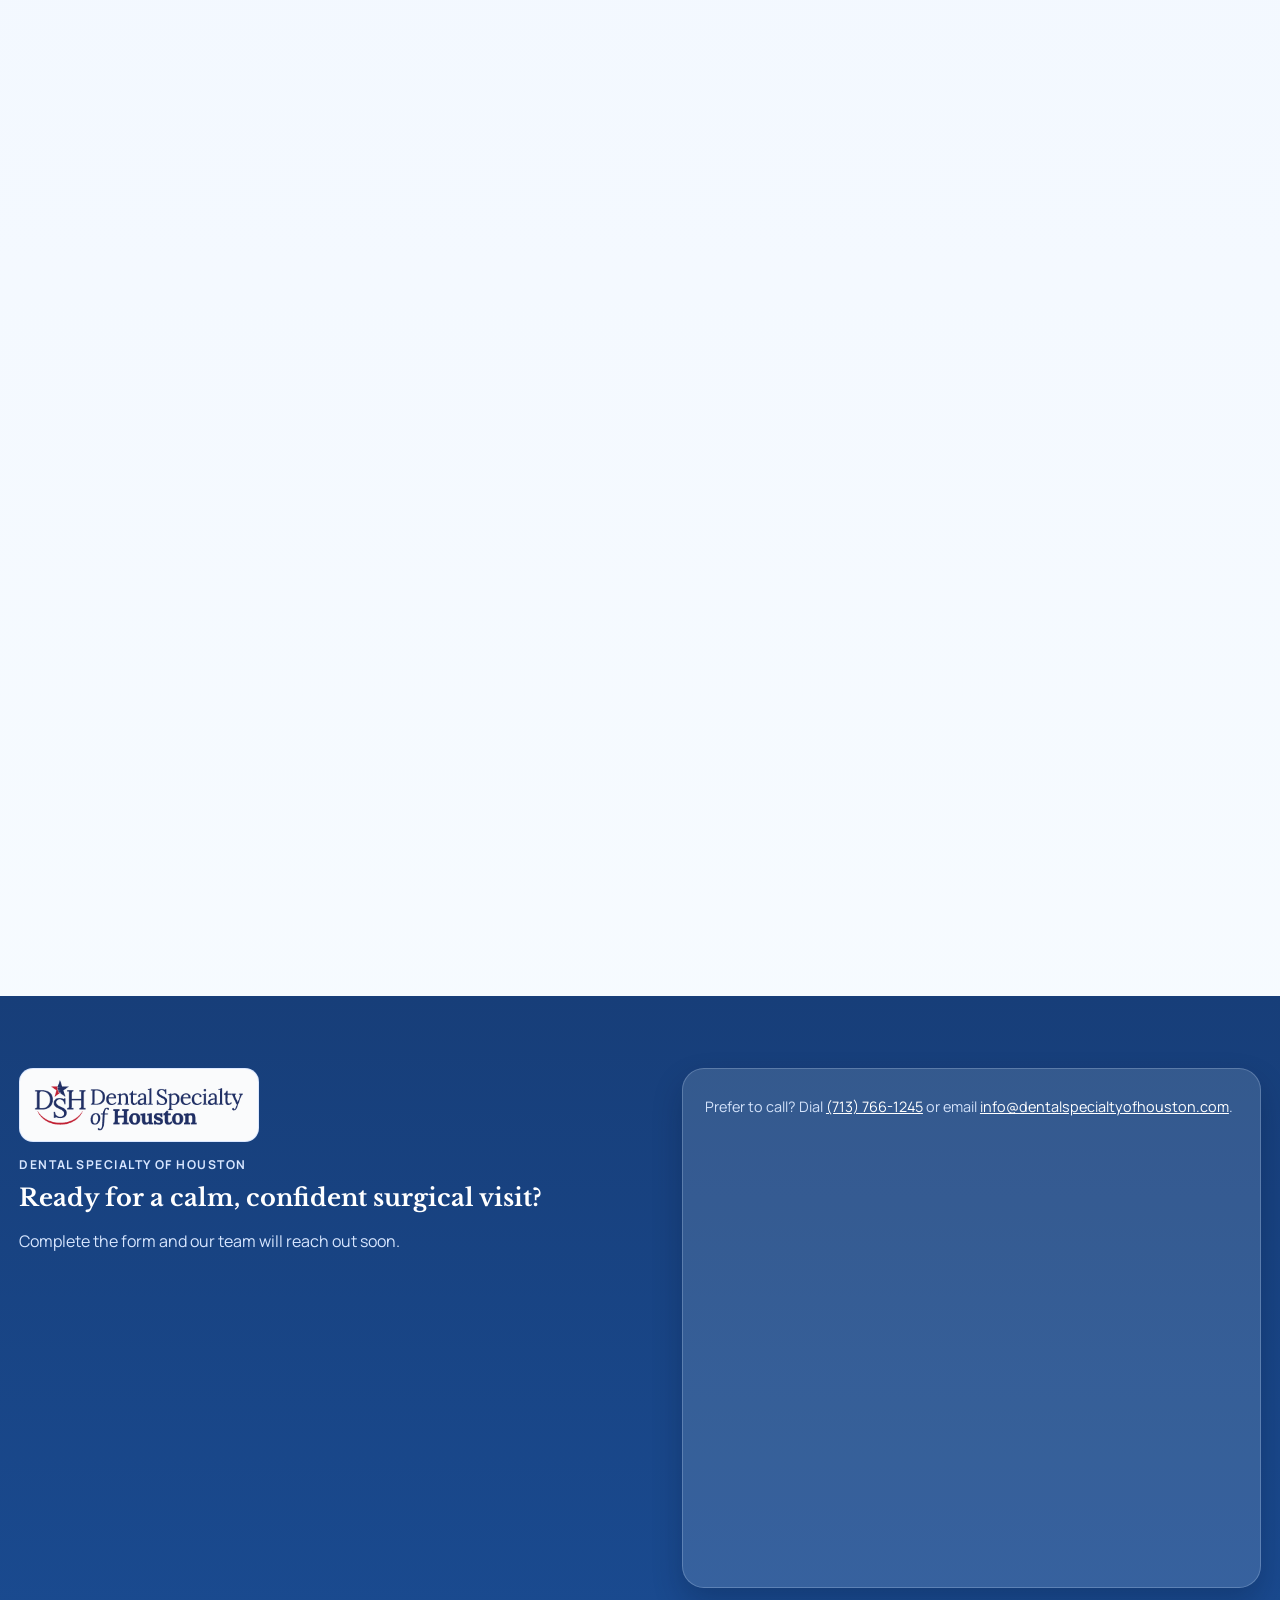
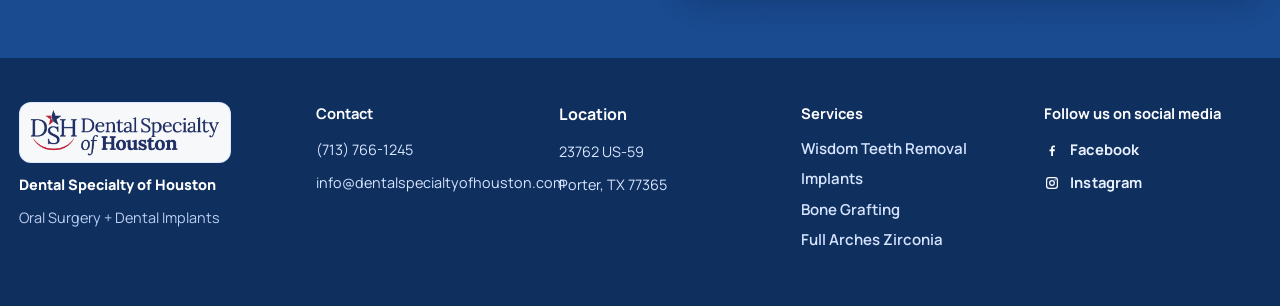
==== commit 7bd2cff1: "." ====
--- a/index.html
+++ b/index.html
@@ -30,10 +30,10 @@
           </div>
           <div class="dropdown-menu" role="menu">
             <a href="oral-surgery.html" role="menuitem">Oral Surgery</a>
-            <a href="extraction.html" role="menuitem">Extraction</a>
+            <a href="extraction.html" role="menuitem">Wisdom Teeth Removal</a>
             <a href="dental-implants.html" role="menuitem">Dental Implants</a>
             <a href="bone-grafting.html" role="menuitem">Bone Grafting</a>
-            <a href="all-on-4.html" role="menuitem">All-On-4</a>
+            <a href="all-on-4.html" role="menuitem">Full Arches Zirconia</a>
           </div>
         </div>
         <a href="about.html">About</a>
@@ -94,12 +94,12 @@
         <p class="section-subtitle">Specialized oral surgery, built around your goals.</p>
         <article class="procedure-parent-card reveal">
           <div class="procedure-parent-copy">
-            <p class="eyebrow">Primary Specialty</p>
+            <p class="eyebrow">Primary Services</p>
             <h3>Oral Surgery</h3>
             <p>Every procedure below is part of our oral surgery program, including extractions, implant surgery, bone grafting, and full-arch treatment planning for long-term function and comfort.</p>
           </div>
-          <div class="procedure-parent-media">
-            <img src="assets/oral surgery.jpg" alt="Oral surgery treatment setting" />
+          <div class="procedure-parent-media procedure-parent-media-portrait">
+            <img src="assets/person.png" alt="Smiling patient in a dental chair during a consultation" />
           </div>
           <div class="procedure-parent-actions">
             <a class="procedure-parent-cta" href="oral-surgery.html">Learn About Oral Surgery</a>
@@ -107,11 +107,11 @@
           </div>
         </article>
         <div class="procedure-spotlight-grid">
-          <a class="procedure-tile reveal" href="extraction.html" aria-label="Learn more about Extraction">
-            <img src="assets/tooth extraction.jpg" alt="Tooth extraction procedure illustration" />
+          <a class="procedure-tile reveal" href="extraction.html" aria-label="Learn more about Wisdom Teeth Removal">
+            <img src="assets/impacted wisdom teeth.jpg" alt="Impacted wisdom teeth procedure illustration" />
             <span class="procedure-tile-overlay" aria-hidden="true"></span>
             <span class="procedure-tile-content">
-              <strong>Extraction</strong>
+              <strong>Wisdom Teeth Removal</strong>
               <span>Gentle removal of damaged or impacted teeth with comfort-focused care.</span>
             </span>
           </a>
@@ -134,11 +134,11 @@
             </span>
           </a>
 
-          <a class="procedure-tile reveal" href="all-on-4.html" aria-label="Learn more about All-On-4">
-            <img src="assets/all on 4.jpg" alt="All-on-4 full arch implant treatment illustration" />
+          <a class="procedure-tile reveal" href="all-on-4.html" aria-label="Learn more about Full Arches Zirconia">
+            <img src="assets/all on 4.jpg" alt="Full Arches Zirconia full arch implant treatment illustration" />
             <span class="procedure-tile-overlay" aria-hidden="true"></span>
             <span class="procedure-tile-content">
-              <strong>All-On-4</strong>
+              <strong>Full Arches Zirconia</strong>
               <span>Full-arch implant solution designed for stable, natural-looking results.</span>
             </span>
           </a>
@@ -154,8 +154,8 @@
           </aside>
           <div class="meet-doctor-copy">
             <h2 class="section-title">Meet The Doctor</h2>
-            <h3>Dr. Samer Faraj, DMD</h3>
-            <p class="doctor-role">Oral Surgery, Periodonttics and Implant</p>
+            <h3>Dr. Samer Faraj, DDS MS</h3>
+            <p class="doctor-role">Oral Surgery, Periodontics and Implant</p>
             <p>Dr. Faraj focuses on thoughtful surgical planning, clear communication, and comfort-centered care. The practice supports patients across the Houston metro with oral surgery, implant care, and recovery guidance tailored to each case.</p>
             <p>Dr. Faraj provides oral surgery care in Porter, TX, serving the greater Houston area with a focus on clear communication and patient comfort.</p>
           </div>
@@ -244,46 +244,20 @@
           </div>
         </div>
 
-        <div class="before-after-grid">
-          <article class="ba-case reveal">
-            <div class="ba-compare" style="--pos: 54%">
-              <img class="ba-img ba-before" src="https://images.unsplash.com/photo-1629909613654-28e377c37b09?auto=format&fit=crop&w=1200&q=80" alt="Patient smile before treatment" />
-              <div class="ba-after-wrap">
-                <img class="ba-img ba-after" src="https://images.unsplash.com/photo-1606811841689-23dfddce3e95?auto=format&fit=crop&w=1200&q=80" alt="Patient smile after treatment" />
-              </div>
-              <div class="ba-divider" aria-hidden="true"></div>
-              <span class="ba-label ba-label-before">Before</span>
-              <span class="ba-label ba-label-after">After</span>
-              <input class="ba-range" type="range" min="0" max="100" value="54" aria-label="Slide to compare before and after transformation 1" />
-            </div>
-          </article>
-
-          <article class="ba-case reveal delay-1">
-            <div class="ba-compare" style="--pos: 50%">
-              <img class="ba-img ba-before" src="https://images.unsplash.com/photo-1629909613654-28e377c37b09?auto=format&fit=crop&w=1200&q=80" alt="Patient smile before implant treatment" />
-              <div class="ba-after-wrap">
-                <img class="ba-img ba-after" src="https://images.unsplash.com/photo-1629909615184-74f495363b67?auto=format&fit=crop&w=1200&q=80" alt="Patient smile after implant treatment" />
-              </div>
-              <div class="ba-divider" aria-hidden="true"></div>
-              <span class="ba-label ba-label-before">Before</span>
-              <span class="ba-label ba-label-after">After</span>
-              <input class="ba-range" type="range" min="0" max="100" value="50" aria-label="Slide to compare before and after transformation 2" />
-            </div>
-          </article>
-
-          <article class="ba-case reveal delay-2">
-            <div class="ba-compare" style="--pos: 47%">
-              <img class="ba-img ba-before" src="https://images.unsplash.com/photo-1593022356769-11f762e25ed9?auto=format&fit=crop&w=1200&q=80" alt="Patient smile before full smile makeover" />
-              <div class="ba-after-wrap">
-                <img class="ba-img ba-after" src="https://images.unsplash.com/photo-1532938911079-1b06ac7ceec7?auto=format&fit=crop&w=1200&q=80" alt="Patient smile after full smile makeover" />
-              </div>
-              <div class="ba-divider" aria-hidden="true"></div>
-              <span class="ba-label ba-label-before">Before</span>
-              <span class="ba-label ba-label-after">After</span>
-              <input class="ba-range" type="range" min="0" max="100" value="47" aria-label="Slide to compare before and after transformation 3" />
-            </div>
-          </article>
-        </div>
+        <section class="zirconia-showcase reveal" aria-label="Full arch zirconia bridge gallery">
+          <div class="zirconia-showcase-head">
+            <p class="eyebrow">Featured Restorations</p>
+            <h3>Full Arch Zirconia Bridges</h3>
+          </div>
+          <div class="zirconia-showcase-grid">
+            <figure class="zirconia-card reveal">
+              <img src="assets/Procedure picture1.jpeg" alt="Full arch zirconia bridges result view one" />
+            </figure>
+            <figure class="zirconia-card zirconia-card-fill reveal delay-1">
+              <img src="assets/Procedure picture 2.jpeg" alt="Full arch zirconia bridges result view two" />
+            </figure>
+          </div>
+        </section>
       </div>
     </section>
 
@@ -294,20 +268,25 @@
           <div class="why-hero-overlay" aria-hidden="true"></div>
           <div class="why-hero-content">
             <h2 class="section-title main-section-title">Why Choose Us</h2>
-            <p class="section-subtitle">A Calmer Dental Experience, Built Around You</p>
-            <p>From anxiety management to recovery planning, our team is here for the extra care details that matter most. You receive clear guidance and compassionate support before, during, and after treatment so every step feels more comfortable and controlled.</p>
+            <p class="section-subtitle">Precision-led implant care with quality you can trust at every stage.</p>
+            <p>Our team combines thoughtful planning, advanced imaging, and high-end restorative partnerships to deliver care that feels both personal and dependable from consultation through final results.</p>
+            <div class="why-trust-strip" aria-label="Practice strengths">
+              <span>Proven implant systems</span>
+              <span>U.S. lab-crafted restorations</span>
+              <span>Advanced digital planning</span>
+            </div>
             <div class="support-grid why-support-grid">
               <article class="support-card">
-                <h3>Sedation Planning</h3>
-                <p>We review your health history and comfort level to recommend the right sedation option for your procedure.</p>
+                <h3>Clinically Proven Implant System</h3>
+                <p>We use one of the most clinically proven implant systems for reliable, long-lasting results.</p>
               </article>
               <article class="support-card">
-                <h3>Calm Environment</h3>
-                <p>Our surgical suite is designed to reduce stress with clear communication, gentle pacing, and attentive care.</p>
+                <h3>Top U.S. Dental Laboratories</h3>
+                <p>Our restorations are made by top dental laboratories in the United States, and we do not ship cases overseas.</p>
               </article>
               <article class="support-card">
-                <h3>Recovery Support</h3>
-                <p>You'll leave with personalized aftercare instructions, follow-up coordination, and direct support during healing.</p>
+                <h3>Advanced Digital Technology</h3>
+                <p>Using advanced digital technology and imaging, we ensure precise treatment planning and high-quality care.</p>
               </article>
             </div>
           </div>
@@ -340,7 +319,7 @@
                 <img src="assets/Restorations.jpg" alt="" />
               </div>
               <span class="stat-label">Restorations Placed</span>
-              <strong class="stat-number" data-target="350" data-suffix="+">0+</strong>
+              <strong class="stat-number" data-target="1000" data-suffix="+">0+</strong>
             </article>
           </div>
         </div>
@@ -418,10 +397,10 @@
 <div>
   <h4>Services</h4>
   <div class="footer-link-pills">
-    <a class="footer-link-pill" href="extraction.html">Extraction</a>
+    <a class="footer-link-pill" href="extraction.html">Wisdom Teeth Removal</a>
     <a class="footer-link-pill" href="dental-implants.html">Implants</a>
     <a class="footer-link-pill" href="bone-grafting.html">Bone Grafting</a>
-    <a class="footer-link-pill" href="all-on-4.html">All-On-4</a>
+    <a class="footer-link-pill" href="all-on-4.html">Full Arches Zirconia</a>
   </div>
 </div>
       <div>
@@ -486,3 +465,5 @@
 
 
 
+
+
--- a/styles.css
+++ b/styles.css
@@ -654,6 +654,69 @@
   display: block;
 }
 
+.procedure-media-portrait img {
+  object-position: 34% center;
+}
+
+.oral-surgery-media {
+  width: 100%;
+  min-width: 0;
+  min-height: 390px;
+  padding: 14px;
+  border-radius: 28px;
+  overflow: hidden;
+  display: flex;
+  align-items: stretch;
+  background: linear-gradient(180deg, #f8fbff 0%, #e7f0fb 100%);
+  border: 1px solid rgba(210, 226, 245, 0.92);
+  box-shadow: 0 20px 42px rgba(20, 57, 110, 0.15);
+}
+
+.oral-surgery-media img {
+  width: 100%;
+  height: 100%;
+  min-height: 0;
+  display: block;
+  object-fit: cover;
+  object-position: center 30%;
+  border-radius: 18px;
+}
+
+.oral-surgery-page .procedure-hero-grid {
+  grid-template-columns: 1fr;
+}
+
+.oral-surgery-intro-panel {
+  display: grid;
+  grid-template-columns: minmax(320px, 0.92fr) minmax(0, 1.08fr);
+  gap: 32px;
+  align-items: center;
+  margin: 18px 0 26px;
+  padding: 28px;
+  border-radius: 28px;
+  border: 1px solid #dbe7f8;
+  background:
+    radial-gradient(circle at top left, rgba(117, 210, 190, 0.14), transparent 34%),
+    linear-gradient(135deg, #f8fbff 0%, #eef5ff 54%, #f7fbff 100%);
+  box-shadow: 0 18px 36px rgba(17, 47, 93, 0.08);
+}
+
+.oral-surgery-intro-copy {
+  display: grid;
+  gap: 14px;
+  align-content: center;
+}
+
+.oral-surgery-intro-copy h2 {
+  margin-top: 0;
+  margin-bottom: 4px;
+}
+
+.oral-surgery-intro-copy p {
+  margin: 0;
+  line-height: 1.82;
+}
+
 .procedure-media-contained {
   padding: 18px;
   background: linear-gradient(180deg, #f7fbff 0%, #e7f1ff 100%);
@@ -669,6 +732,20 @@
 @media (max-width: 1080px) {
   .procedure-hero-grid {
     grid-template-columns: 1fr;
+  }
+
+  .oral-surgery-media {
+    min-height: 320px;
+  }
+
+  .oral-surgery-media img {
+    object-position: center 26%;
+  }
+
+  .oral-surgery-intro-panel {
+    grid-template-columns: 1fr;
+    gap: 20px;
+    padding: 22px;
   }
 
   .implant-split {
@@ -1712,6 +1789,64 @@
   z-index: 4;
 }
 
+.zirconia-showcase {
+  margin-top: 26px;
+  padding: 24px;
+  border-radius: 24px;
+  background: linear-gradient(135deg, #f8fbff 0%, #edf5ff 52%, #f7fbff 100%);
+  border: 1px solid #d9e6f8;
+  box-shadow: 0 16px 32px rgba(17, 47, 93, 0.09);
+}
+
+.zirconia-showcase-head {
+  margin-bottom: 18px;
+}
+
+.zirconia-showcase-head h3 {
+  margin: 0;
+  color: #173a68;
+  font-size: clamp(1.5rem, 2.8vw, 2rem);
+}
+
+.zirconia-showcase-grid {
+  display: grid;
+  grid-template-columns: repeat(2, minmax(0, 1fr));
+  gap: 18px;
+}
+
+.zirconia-card {
+  margin: 0;
+  padding: 14px;
+  border-radius: 20px;
+  background: #ffffff;
+  border: 1px solid rgba(214, 227, 245, 0.92);
+  box-shadow: 0 14px 28px rgba(20, 57, 110, 0.1);
+}
+
+.zirconia-card img {
+  width: 100%;
+  height: 320px;
+  display: block;
+  object-fit: cover;
+  object-position: center;
+  border-radius: 14px;
+  background: #eef5ff;
+}
+
+.zirconia-card-fill img {
+  object-fit: cover;
+  object-position: center 32%;
+}
+
+.zirconia-card figcaption {
+  margin-top: 12px;
+  color: #173a68;
+  font-size: 1rem;
+  font-weight: 800;
+  text-align: center;
+  letter-spacing: 0.02em;
+}
+
 .why-grid {
   display: grid;
   grid-template-columns: minmax(420px, 1.05fr) minmax(320px, 0.95fr);
@@ -1735,7 +1870,9 @@
 }
 
 .why-support-grid {
-  margin-top: 14px;
+  margin-top: 18px;
+  grid-template-columns: repeat(3, minmax(0, 1fr));
+  gap: 16px;
 }
 
 .why-image {
@@ -3109,10 +3246,46 @@
   color: #f2f8ff;
 }
 
-.why-hero-content .support-card {
+.why-trust-strip {
+  display: flex;
+  flex-wrap: wrap;
+  gap: 10px;
+  margin: 22px 0 0;
+}
+
+.why-trust-strip span {
+  display: inline-flex;
+  align-items: center;
+  padding: 10px 14px;
+  border-radius: 999px;
   background: rgba(255, 255, 255, 0.14);
   border: 1px solid rgba(210, 228, 252, 0.42);
-  box-shadow: none;
+  color: #ffffff;
+  font-size: 0.88rem;
+  font-weight: 700;
+  letter-spacing: 0.04em;
+  text-transform: uppercase;
+  backdrop-filter: blur(12px);
+}
+
+.why-hero-content .support-card {
+  position: relative;
+  min-height: 100%;
+  padding: 18px 18px 20px;
+  background: linear-gradient(180deg, rgba(255, 255, 255, 0.2) 0%, rgba(255, 255, 255, 0.11) 100%);
+  border: 1px solid rgba(210, 228, 252, 0.46);
+  box-shadow: 0 18px 30px rgba(5, 20, 45, 0.18);
+  backdrop-filter: blur(12px);
+}
+
+.why-hero-content .support-card::before {
+  content: "";
+  position: absolute;
+  inset: 0 auto auto 0;
+  width: 72px;
+  height: 4px;
+  border-radius: 999px;
+  background: linear-gradient(90deg, #8cf0d7 0%, #ffffff 100%);
 }
 
 .why-hero-content .support-card h3,
@@ -3292,6 +3465,10 @@
     width: min(94%, 720px);
   }
 
+  .why-support-grid {
+    grid-template-columns: 1fr;
+  }
+
   .about-gallery-page {
     grid-template-columns: repeat(2, minmax(0, 1fr));
   }
@@ -3310,6 +3487,16 @@
   .why-hero-content {
     margin: 0 14px 16px;
     width: calc(100% - 28px);
+  }
+
+  .why-trust-strip {
+    gap: 8px;
+  }
+
+  .why-trust-strip span {
+    width: 100%;
+    justify-content: center;
+    text-align: center;
   }
 
   .practice-hero-shell {
@@ -3828,6 +4015,11 @@
   height: 100%;
   object-fit: cover;
   display: block;
+}
+
+.procedure-parent-media-portrait img {
+  object-position: 42% 28%;
+  transform: scale(1.04);
 }
 
 .procedure-parent-actions {
@@ -5181,4 +5373,572 @@
   .dropdown-menu a:hover {
     transform: none;
   }
-}
+}
+
+/* Final mobile optimization layer */
+@media (max-width: 1080px) {
+  .container {
+    width: min(100% - 32px, 1100px) !important;
+  }
+
+  .hero-video-content,
+  .practice-hero-content,
+  .why-hero-content,
+  .procedure-wrap,
+  .payment-intro-wrap,
+  .blog-hero-shell,
+  .visit-card,
+  .map-slot,
+  .stats-shell,
+  .finance-card,
+  .accepted-wrap,
+  .practice-learn-card,
+  .meet-doctor-card,
+  .procedure-parent-card,
+  .cta-panel .container,
+  .appointment-form,
+  .contact-form {
+    padding-left: clamp(20px, 3vw, 28px) !important;
+    padding-right: clamp(20px, 3vw, 28px) !important;
+  }
+
+  .hero-actions,
+  .visit-actions,
+  .implant-hero-actions,
+  .procedure-parent-actions {
+    flex-wrap: wrap;
+  }
+
+  .about-intro-grid,
+  .visit-grid,
+  .cta-grid,
+  .practice-learn-card,
+  .meet-doctor-card,
+  .patients-say-layout,
+  .blog-card,
+  .payment-grid,
+  .contact-grid,
+  .procedure-parent-card,
+  .oral-surgery-intro-panel,
+  .implants-page .implant-hero-split,
+  .implants-page .implant-split,
+  .implants-page .implant-split-reverse {
+    grid-template-columns: 1fr !important;
+  }
+
+  .doctor-portrait,
+  .practice-learn-photo,
+  .procedure-parent-media,
+  .map-slot,
+  .implant-media,
+  .oral-surgery-media,
+  .blog-card-image {
+    max-width: 100%;
+  }
+
+  .hero-video-shell,
+  .why-hero-shell,
+  .practice-hero-shell {
+    min-height: 0 !important;
+  }
+
+  .testimonials-slide {
+    grid-template-columns: repeat(2, minmax(0, 1fr)) !important;
+  }
+}
+
+@media (max-width: 760px) {
+  body.nav-open {
+    overflow: hidden;
+  }
+
+  .container {
+    width: min(100% - 24px, 720px) !important;
+  }
+
+  .section {
+    padding-top: 46px !important;
+    padding-bottom: 46px !important;
+  }
+
+  .site-header {
+    background: rgba(245, 250, 255, 0.97);
+  }
+
+  .nav-wrap {
+    position: relative;
+    flex-wrap: wrap !important;
+    align-items: center !important;
+    gap: 12px !important;
+    min-height: auto !important;
+    padding: 12px 0 14px !important;
+  }
+
+  .brand {
+    flex: 1 1 auto;
+    min-width: 0;
+  }
+
+  .site-brand-logo {
+    width: auto !important;
+    max-width: min(54vw, 210px) !important;
+    height: auto !important;
+  }
+
+  .menu-toggle {
+    display: inline-flex !important;
+    align-items: center;
+    justify-content: center;
+    min-width: 72px;
+    padding: 10px 14px;
+    border-radius: 999px;
+    background: #ffffff;
+    border: 1px solid rgba(18, 55, 103, 0.12);
+    box-shadow: 0 10px 22px rgba(16, 48, 94, 0.08);
+    font-weight: 700;
+  }
+
+  .main-nav {
+    position: absolute !important;
+    top: calc(100% + 8px);
+    left: 0;
+    right: 0;
+    z-index: 40;
+    margin: 0 12px;
+    padding: 16px !important;
+    border-radius: 22px;
+    background: rgba(255, 255, 255, 0.98) !important;
+    border: 1px solid rgba(19, 58, 108, 0.1);
+    box-shadow: 0 22px 46px rgba(12, 36, 74, 0.16);
+    gap: 8px !important;
+    transform: translateY(-8px) scaleY(0.96);
+    opacity: 0;
+    pointer-events: none;
+    transform-origin: top;
+    transition: transform 0.24s ease, opacity 0.24s ease !important;
+  }
+
+  .main-nav.open {
+    transform: translateY(0) scaleY(1) !important;
+    opacity: 1;
+    pointer-events: auto;
+  }
+
+  .main-nav a,
+  .main-nav .dropdown-label,
+  .main-nav .dropdown-trigger {
+    min-height: 46px;
+  }
+
+  .main-nav a,
+  .dropdown-link-group {
+    padding: 0 4px;
+  }
+
+  .main-nav .dropdown-link-group {
+    justify-content: space-between;
+    align-items: center;
+  }
+
+  .main-nav .dropdown-menu {
+    position: static !important;
+    width: 100% !important;
+    margin-top: 8px;
+    border-radius: 16px;
+    box-shadow: none !important;
+    border: 1px solid rgba(19, 58, 108, 0.08);
+    background: #f8fbff;
+  }
+
+  .header-action-group {
+    display: grid !important;
+    order: 4;
+    width: 100%;
+    grid-template-columns: repeat(2, minmax(0, 1fr));
+    gap: 10px;
+    margin: 2px 0 0 !important;
+  }
+
+  .header-action-group .btn {
+    width: 100%;
+    text-align: center;
+    padding: 11px 14px;
+    font-size: 0.87rem;
+  }
+
+  .hero {
+    padding-top: 24px !important;
+    padding-bottom: 34px !important;
+  }
+
+  .hero-video-shell,
+  .blog-hero-shell,
+  .payment-intro-wrap,
+  .stats-shell,
+  .procedure-wrap,
+  .visit-card,
+  .map-slot,
+  .practice-learn-card,
+  .meet-doctor-card,
+  .procedure-parent-card,
+  .finance-card,
+  .accepted-wrap,
+  .cta-grid > *,
+  .oral-surgery-intro-panel,
+  .implants-page .implant-section,
+  .why-hero-content,
+  .practice-hero-content {
+    border-radius: 22px !important;
+  }
+
+  .hero-video-shell {
+    min-height: 560px !important;
+    overflow: hidden;
+  }
+
+  .hero-video-content,
+  .why-hero-content,
+  .practice-hero-content {
+    width: 100% !important;
+    max-width: 100% !important;
+    padding: 26px 22px !important;
+  }
+
+  .hero-video-content h1,
+  .practice-hero-content .section-title,
+  .why-hero-content .section-title,
+  .payment-intro-wrap .section-title,
+  .procedure-wrap h1 {
+    font-size: clamp(1.95rem, 9vw, 2.6rem) !important;
+    line-height: 1.12;
+  }
+
+  .hero-video-content .lead,
+  .procedure-wrap p,
+  .practice-learn-copy p,
+  .meet-doctor-copy p,
+  .say-card p,
+  .finance-card p,
+  .visit-text,
+  .footer-grid p,
+  .footer-grid a {
+    font-size: 0.98rem !important;
+    line-height: 1.72 !important;
+  }
+
+  .hero-actions,
+  .visit-actions,
+  .implant-hero-actions,
+  .procedure-parent-actions {
+    flex-direction: column;
+    align-items: stretch;
+    gap: 12px !important;
+  }
+
+  .hero-actions .btn,
+  .visit-actions .btn,
+  .implant-hero-actions .btn,
+  .procedure-parent-actions a {
+    width: 100%;
+    text-align: center;
+    justify-content: center;
+  }
+
+  .about-intro-grid {
+    gap: 24px !important;
+  }
+
+  .about-collage {
+    min-height: 360px !important;
+  }
+
+  .about-collage-main {
+    width: 100% !important;
+    height: 280px !important;
+  }
+
+  .about-collage-card {
+    width: 42% !important;
+    height: 150px !important;
+  }
+
+  .procedure-parent-card {
+    gap: 18px !important;
+    padding-top: 22px !important;
+    padding-bottom: 22px !important;
+  }
+
+  .procedure-parent-media {
+    min-height: 240px !important;
+  }
+
+  .procedure-spotlight-grid,
+  .blog-grid,
+  .payment-grid,
+  .insurance-grid,
+  .support-grid,
+  .why-support-grid,
+  .stats-grid,
+  .before-after-grid,
+  .zirconia-showcase-grid {
+    grid-template-columns: 1fr !important;
+    gap: 16px !important;
+  }
+
+  .procedure-tile,
+  .ba-case,
+  .say-card,
+  .team-card,
+  .finance-card,
+  .insurance-grid li {
+    border-radius: 20px !important;
+  }
+
+  .procedure-tile {
+    min-height: 250px !important;
+  }
+
+  .procedure-tile-content {
+    padding: 20px !important;
+  }
+
+  .meet-doctor-card,
+  .practice-learn-card,
+  .oral-surgery-intro-panel,
+  .implants-page .implant-section,
+  .visit-grid,
+  .cta-grid {
+    gap: 20px !important;
+  }
+
+  .doctor-portrait,
+  .practice-learn-photo,
+  .oral-surgery-media,
+  .implant-media,
+  .procedure-media,
+  .blog-card-image {
+    min-height: 230px !important;
+  }
+
+  .doctor-portrait img,
+  .practice-learn-photo img,
+  .oral-surgery-media img,
+  .implant-media img,
+  .procedure-media img,
+  .blog-card-image img {
+    width: 100%;
+    height: 100%;
+    object-fit: cover;
+  }
+
+  .patients-say-layout {
+    gap: 18px !important;
+  }
+
+  .patients-say-intro {
+    align-items: flex-start !important;
+    gap: 12px;
+  }
+
+  .patients-quote-mark {
+    display: none !important;
+  }
+
+  .testimonials-slider {
+    overflow: hidden;
+  }
+
+  .testimonials-slide {
+    grid-template-columns: 1fr !important;
+    gap: 14px !important;
+  }
+
+  .say-card {
+    padding: 20px 18px !important;
+    min-height: 0 !important;
+  }
+
+  .ba-compare {
+    min-height: 280px !important;
+  }
+
+  .why-hero-shell,
+  .practice-hero-shell {
+    min-height: 0 !important;
+  }
+
+  .support-card,
+  .stat-card {
+    min-height: 0 !important;
+  }
+
+  .stat-card {
+    padding: 24px 20px !important;
+  }
+
+  .stat-icon {
+    width: 58px !important;
+    height: 58px !important;
+  }
+
+  .stat-label {
+    font-size: 0.94rem !important;
+    line-height: 1.4;
+  }
+
+  .stat-number {
+    font-size: clamp(2.2rem, 10vw, 3rem) !important;
+  }
+
+  .visit-card,
+  .map-slot {
+    min-height: 0 !important;
+  }
+
+  .map-inner,
+  .map-inner iframe {
+    min-height: 320px !important;
+    height: 320px !important;
+  }
+
+  .cta-grid {
+    gap: 18px !important;
+  }
+
+  .cta-copy {
+    padding-right: 0 !important;
+  }
+
+  .appointment-form,
+  .appointment-embed {
+    padding: 18px !important;
+  }
+
+  .appointment-embed iframe,
+  .appointment-embed > div,
+  .appointment-embed form {
+    width: 100% !important;
+    max-width: 100% !important;
+  }
+
+  .payment-intro-wrap,
+  .finance-card,
+  .accepted-wrap {
+    text-align: left;
+  }
+
+  .finance-logo-img,
+  .cherry-logo-img,
+  .va-approved img,
+  .accepted-grid img {
+    max-width: 100% !important;
+    height: auto !important;
+  }
+
+  .cherry-wrap {
+    width: min(100%, 340px) !important;
+    margin-inline: auto !important;
+  }
+
+  .insurance-grid li {
+    min-height: 0 !important;
+  }
+
+  .about-gallery-page {
+    grid-template-columns: 1fr !important;
+  }
+
+  .about-gallery-item img {
+    height: 260px !important;
+  }
+
+  .team-grid {
+    grid-template-columns: repeat(2, minmax(0, 1fr)) !important;
+    gap: 12px !important;
+  }
+
+  .team-card {
+    min-height: 220px !important;
+  }
+
+  .team-card-overlay {
+    padding: 14px 12px !important;
+  }
+
+  .team-card-overlay h3 {
+    font-size: 0.95rem !important;
+  }
+
+  .team-card-overlay p,
+  .team-card-overlay .team-years {
+    font-size: 0.8rem !important;
+  }
+
+  .site-footer-standard .footer-grid,
+  .site-footer-merged .footer-grid {
+    grid-template-columns: 1fr !important;
+    gap: 18px !important;
+  }
+
+  .footer-grid {
+    padding-top: 8px;
+  }
+
+  .footer-grid > div {
+    padding-right: 0 !important;
+  }
+
+  .footer-socials {
+    align-items: flex-start !important;
+  }
+}
+
+@media (max-width: 560px) {
+  .header-action-group,
+  .hero-actions,
+  .visit-actions {
+    grid-template-columns: 1fr !important;
+  }
+
+  .hero-video-shell {
+    min-height: 520px !important;
+  }
+
+  .site-brand-logo {
+    max-width: 170px !important;
+  }
+
+  .about-collage {
+    min-height: 320px !important;
+  }
+
+  .about-collage-main {
+    height: 240px !important;
+  }
+
+  .about-collage-card {
+    height: 128px !important;
+  }
+
+  .team-grid {
+    grid-template-columns: 1fr !important;
+  }
+
+  .map-inner,
+  .map-inner iframe {
+    min-height: 280px !important;
+    height: 280px !important;
+  }
+
+  .about-gallery-item img {
+    height: 220px !important;
+  }
+
+  .zirconia-showcase {
+    padding: 18px !important;
+  }
+
+  .zirconia-card img {
+    height: 240px !important;
+  }
+}
